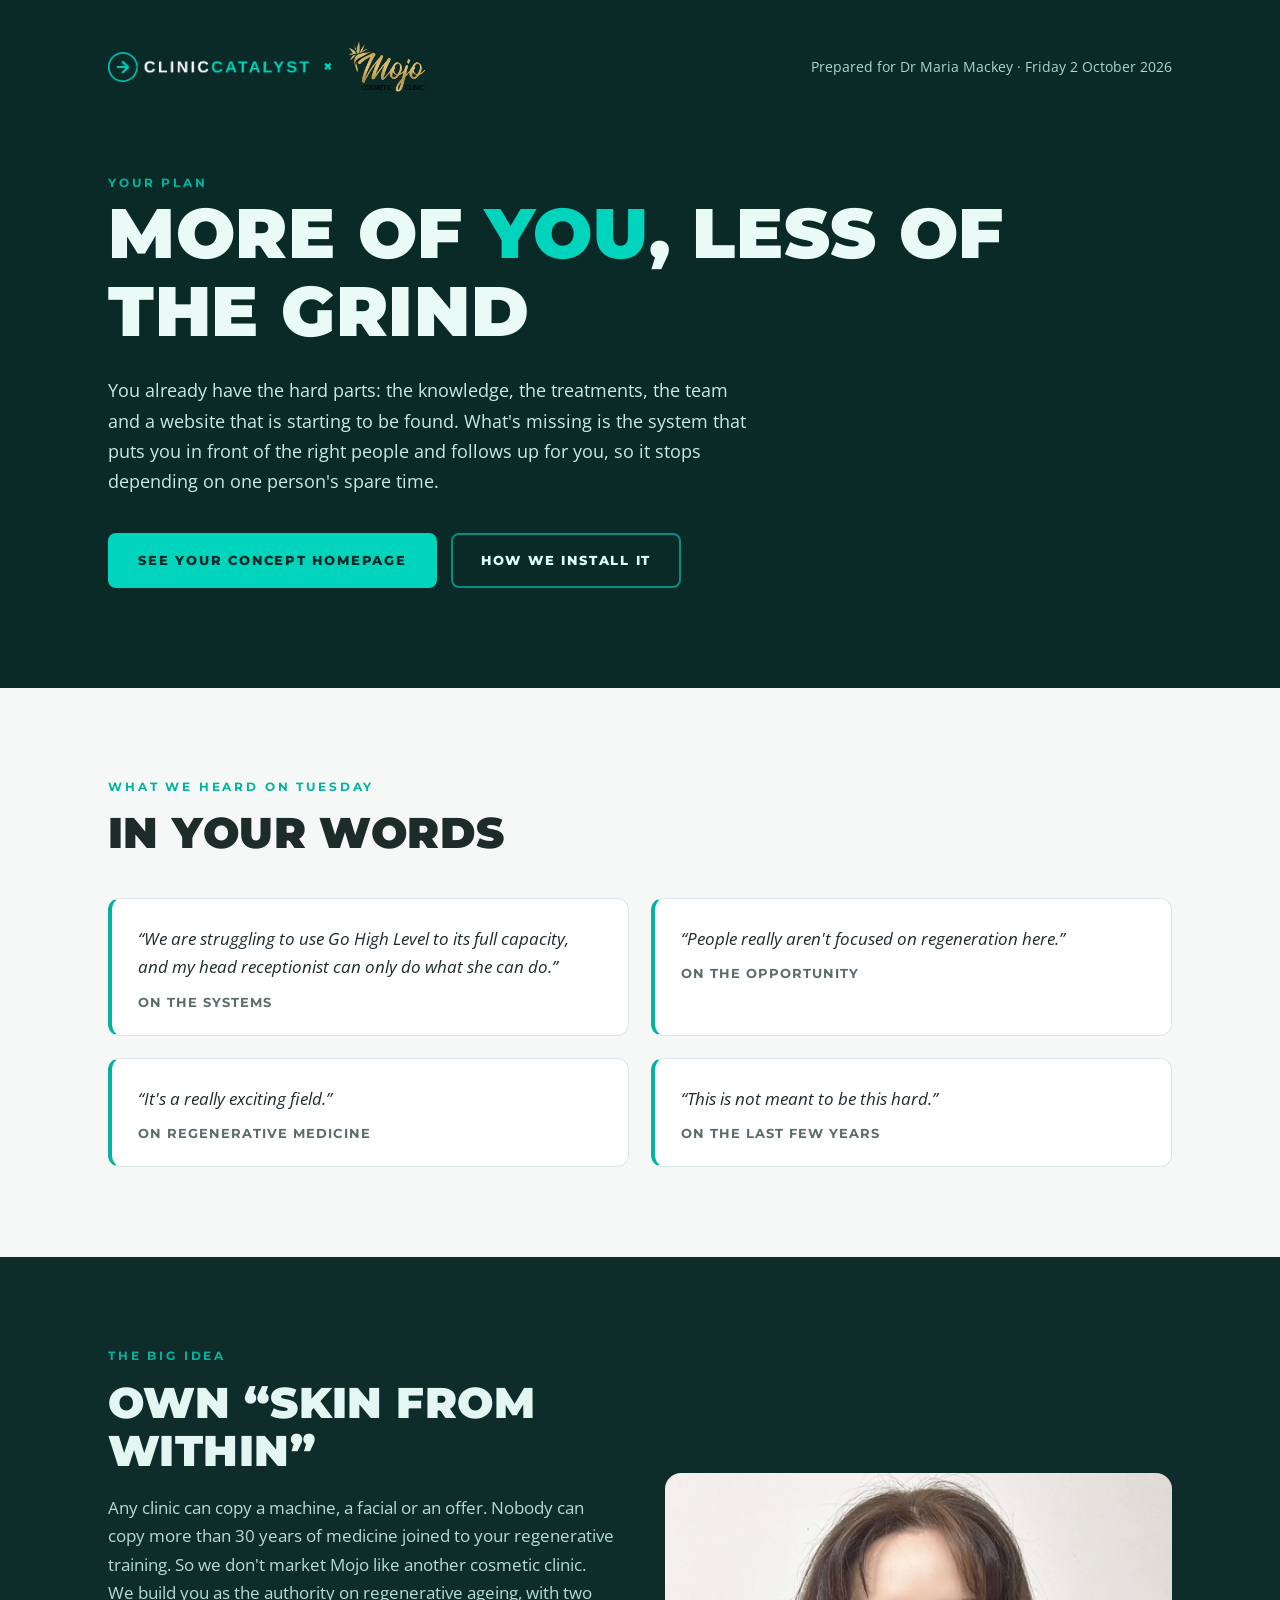
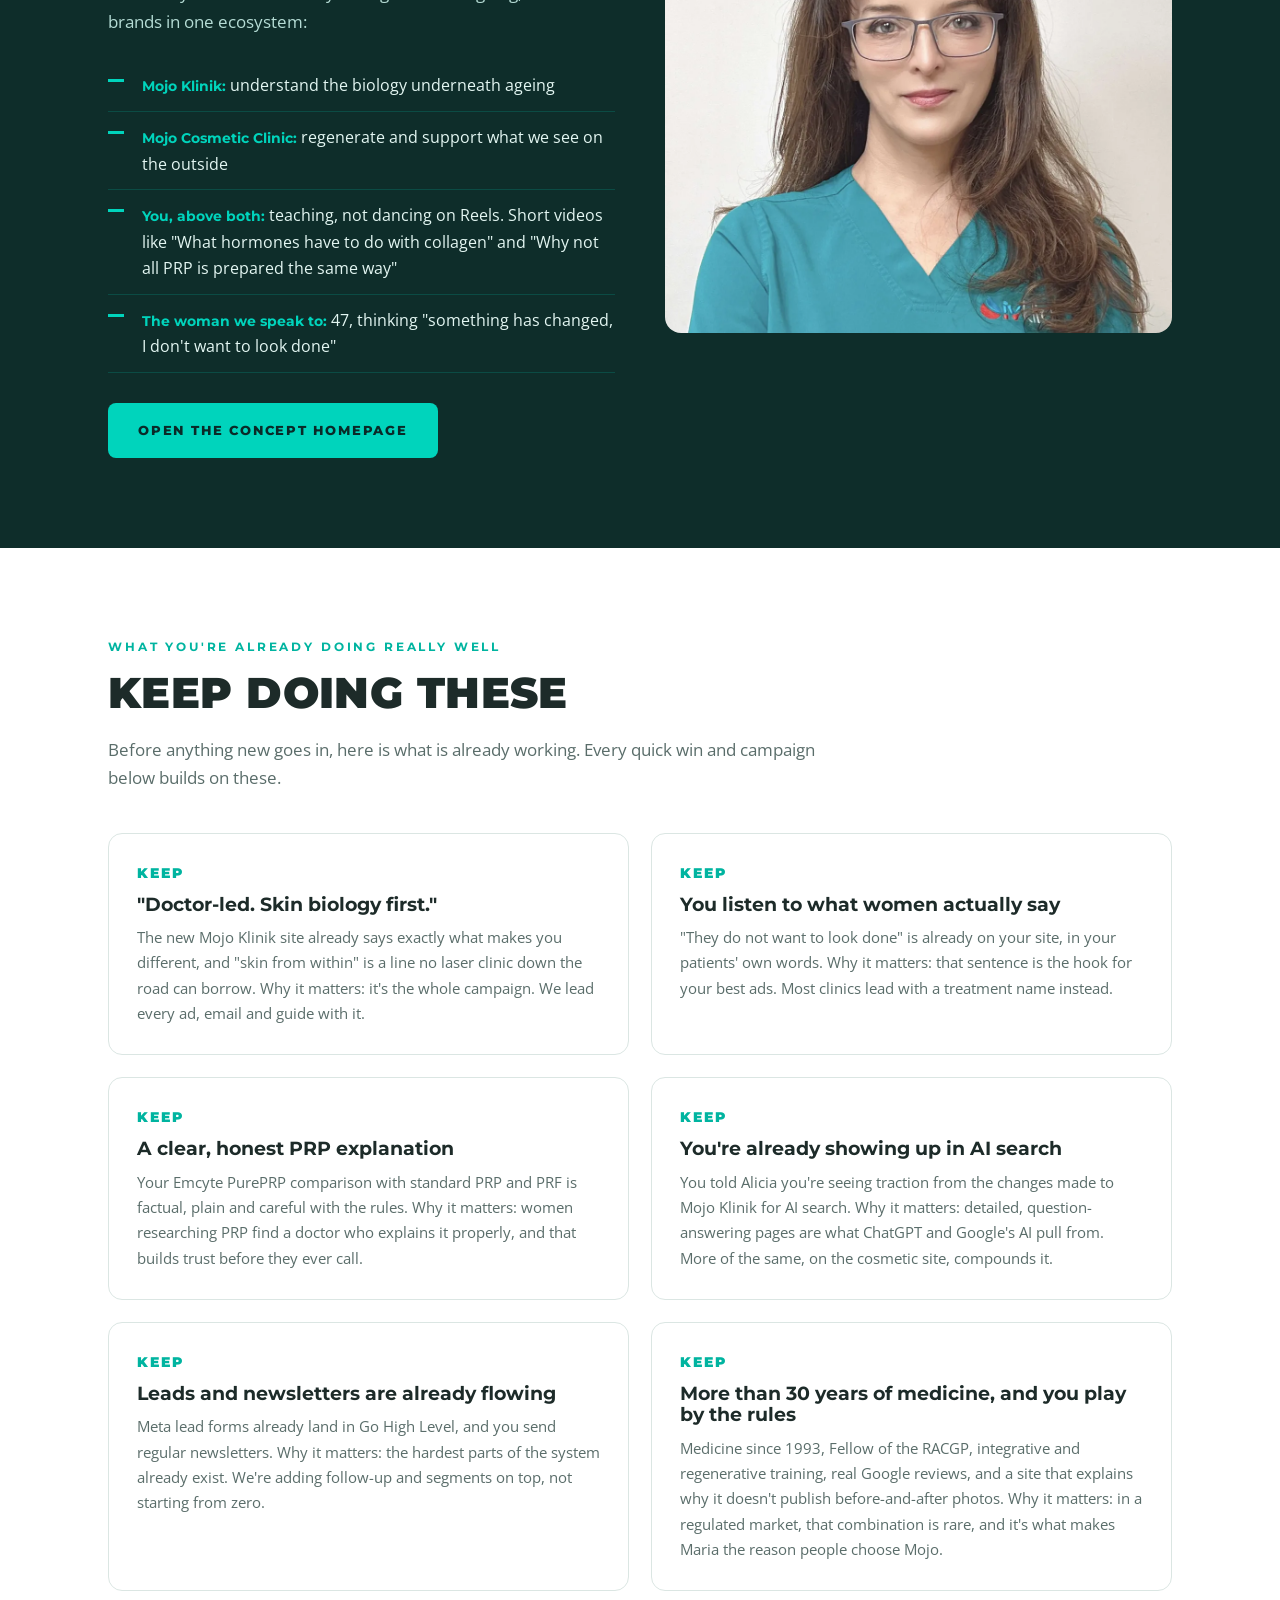
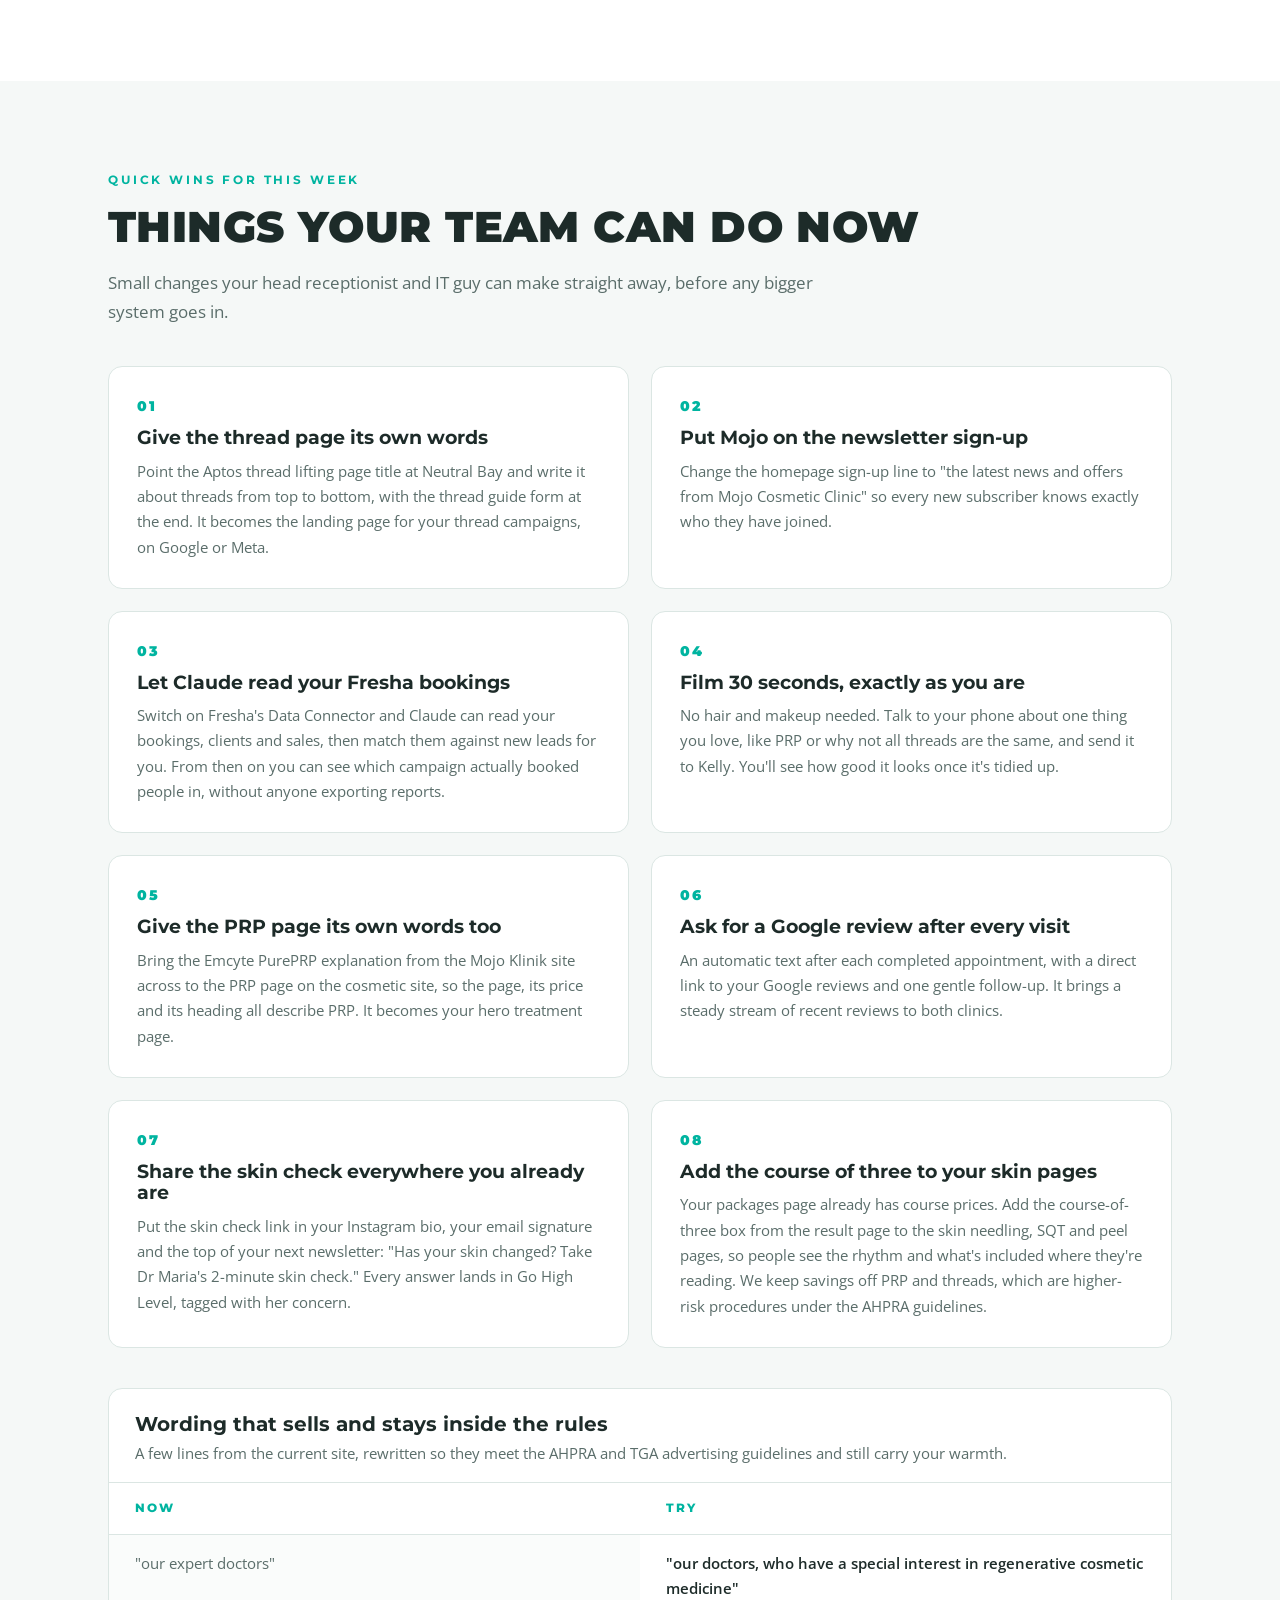
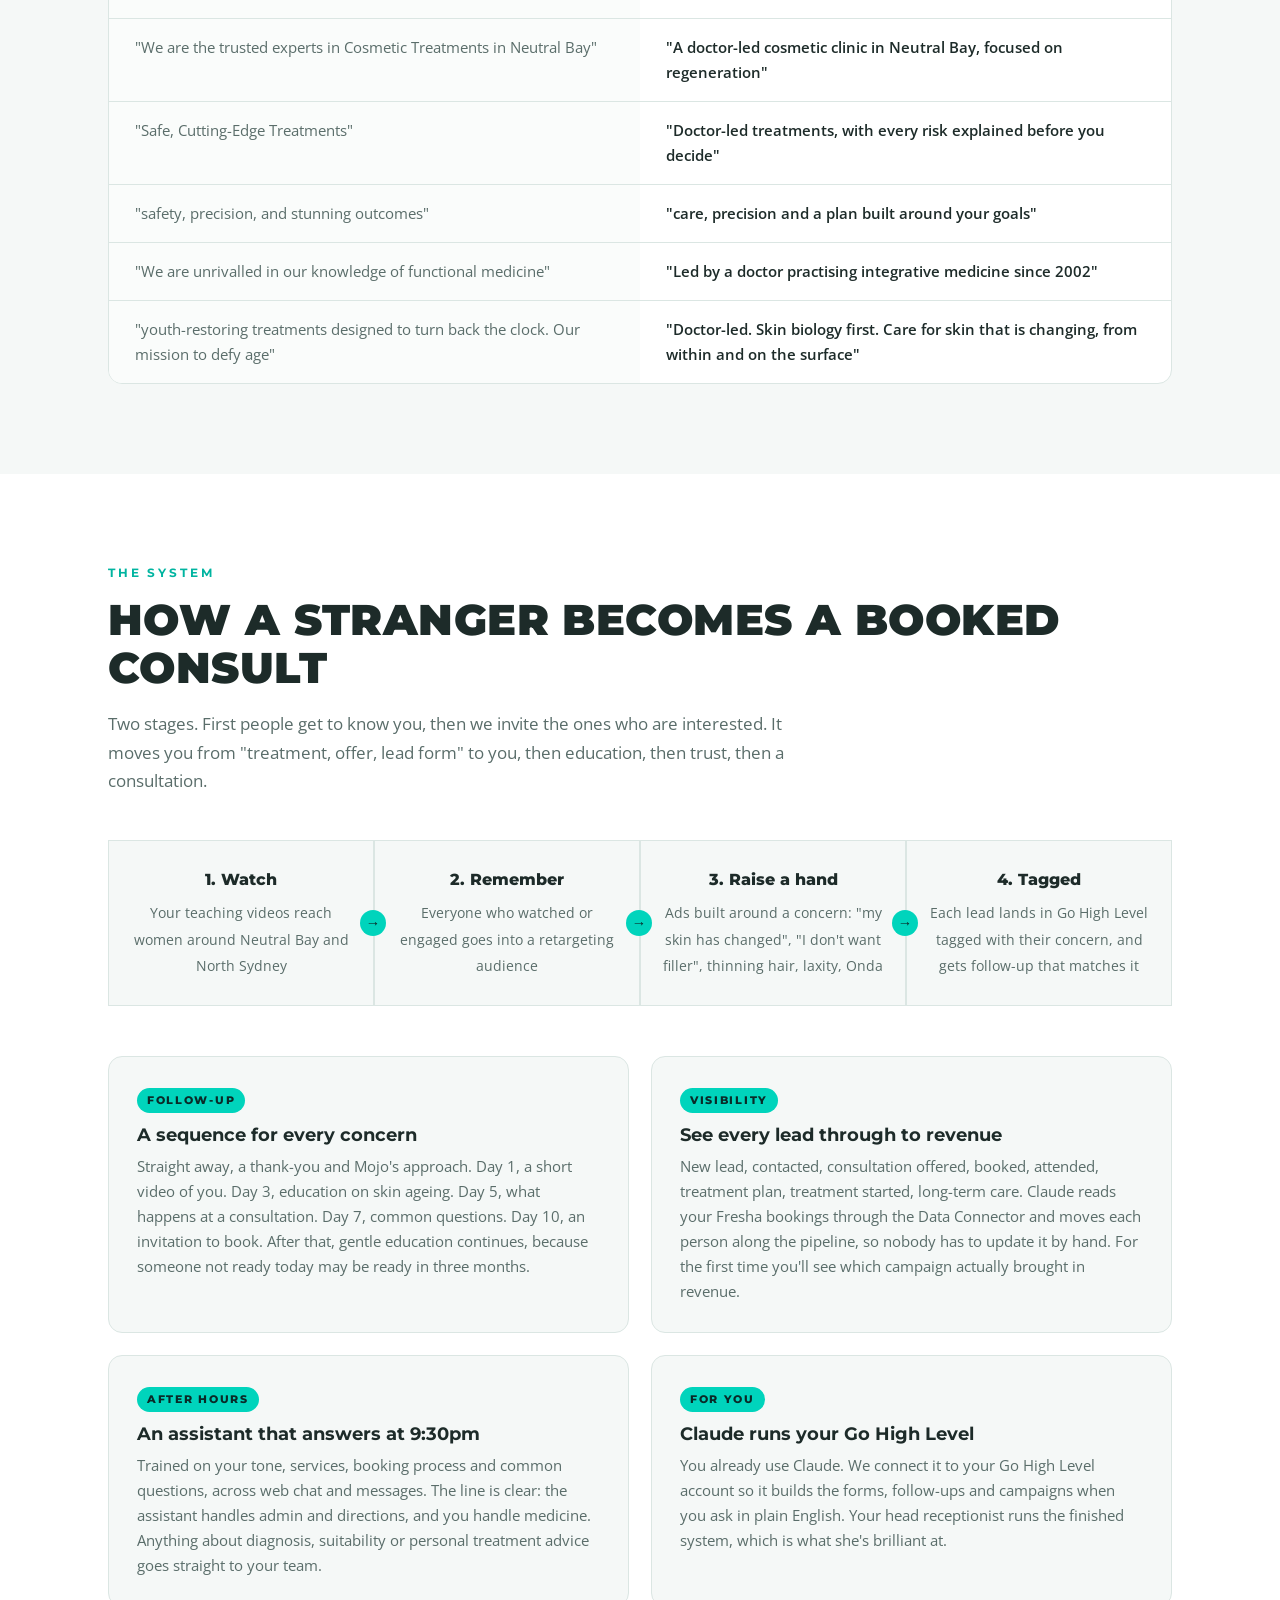
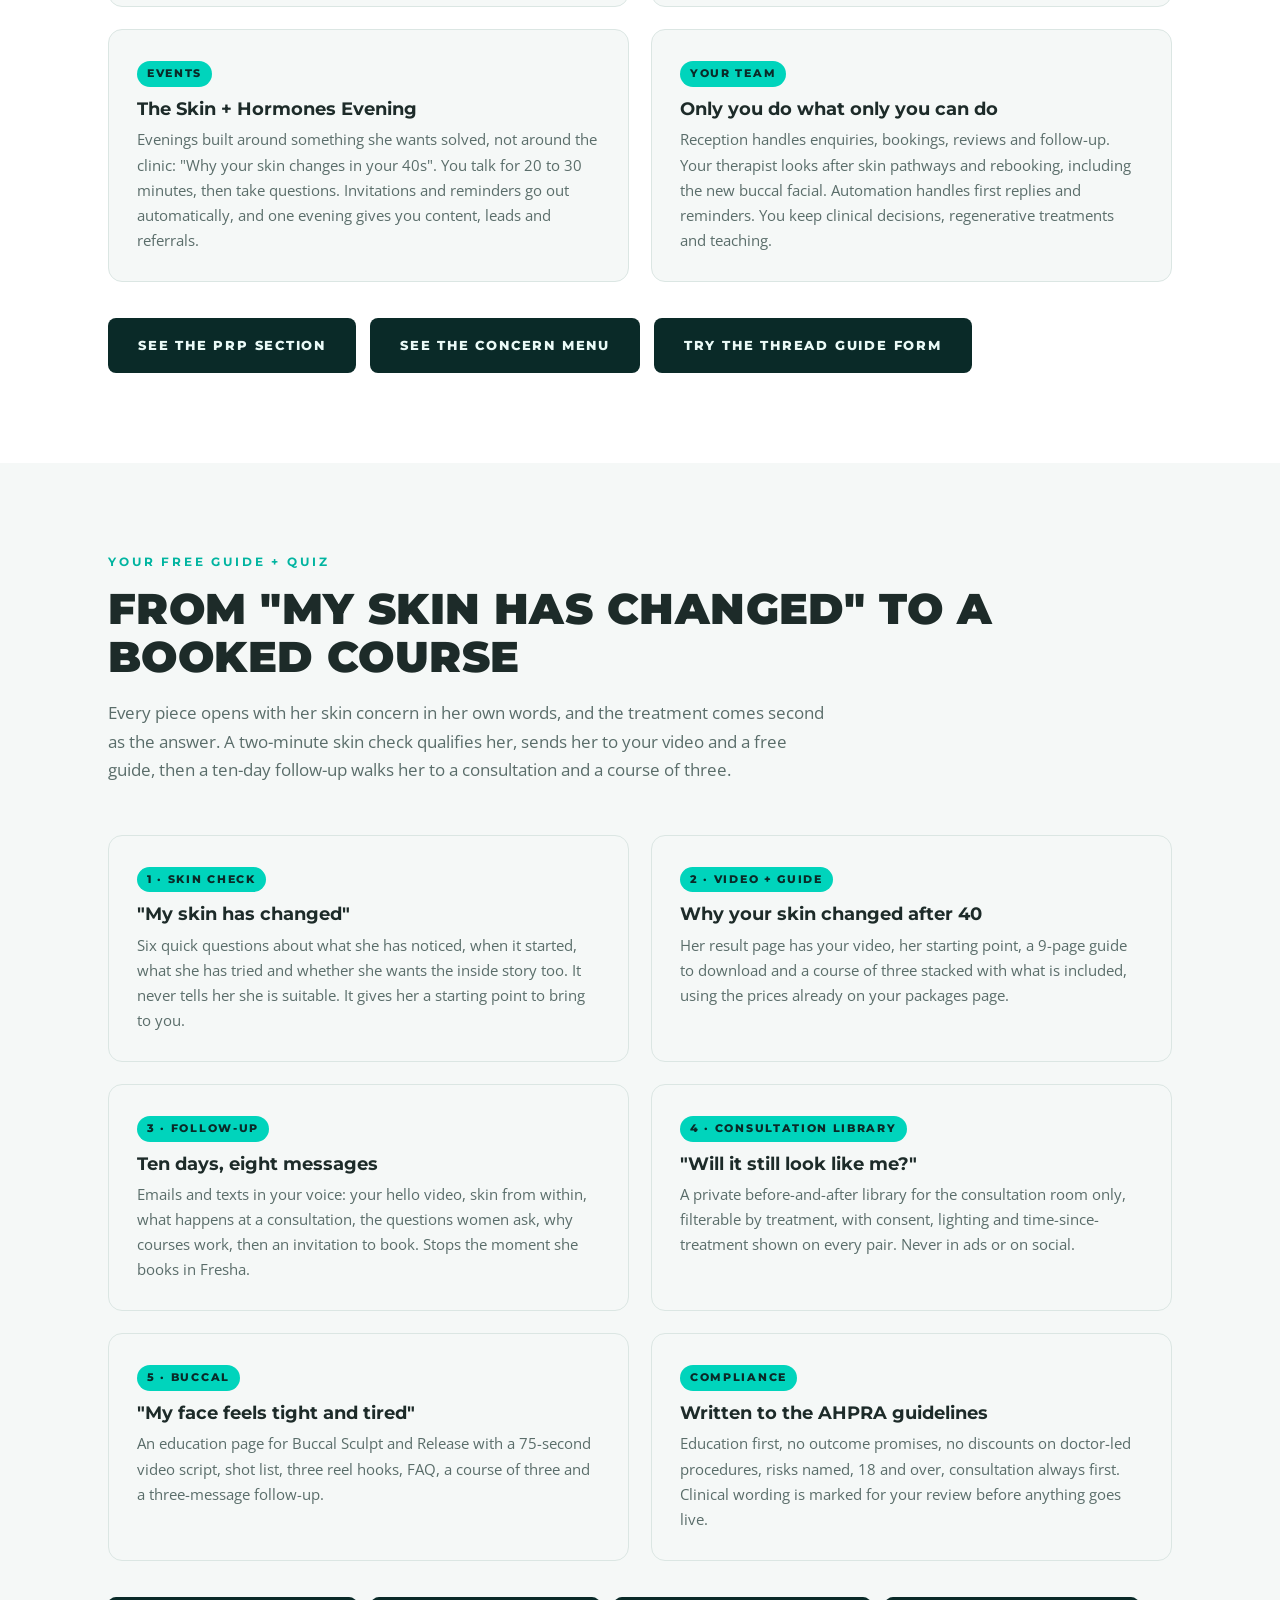
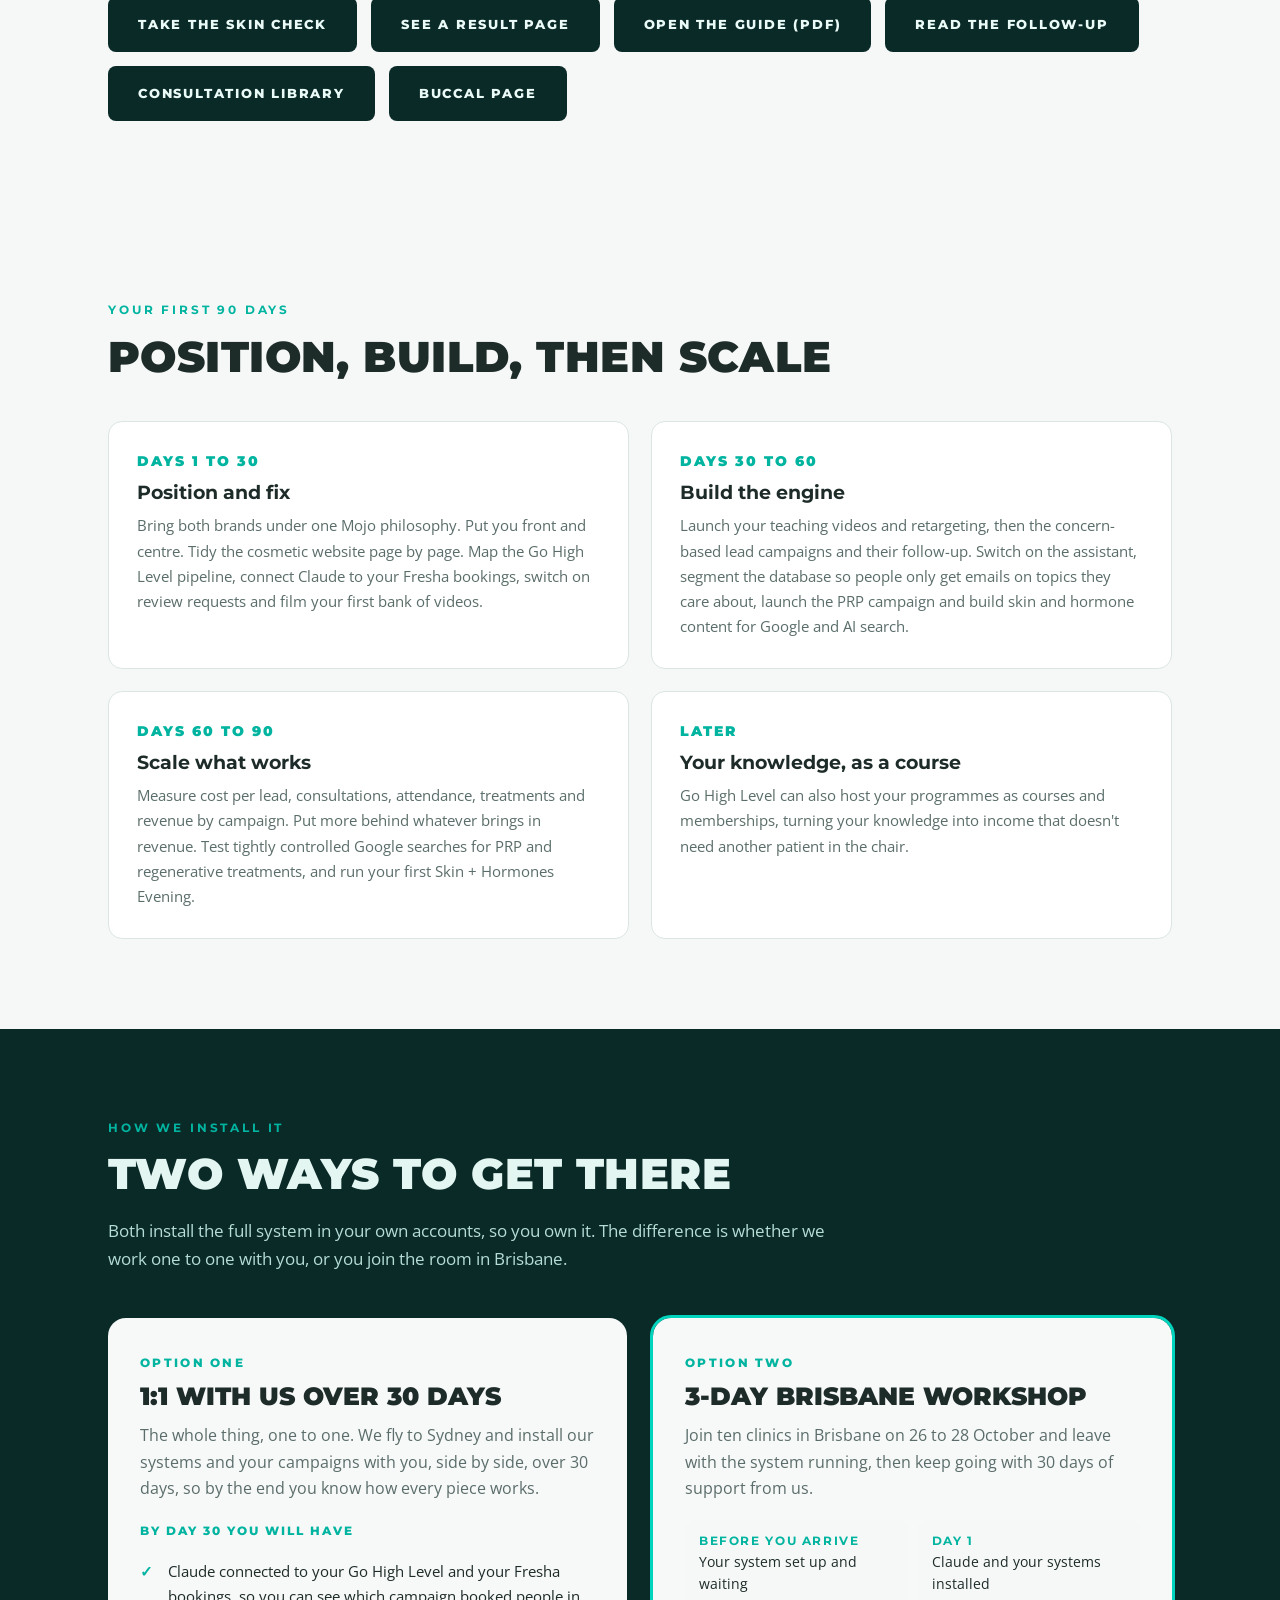
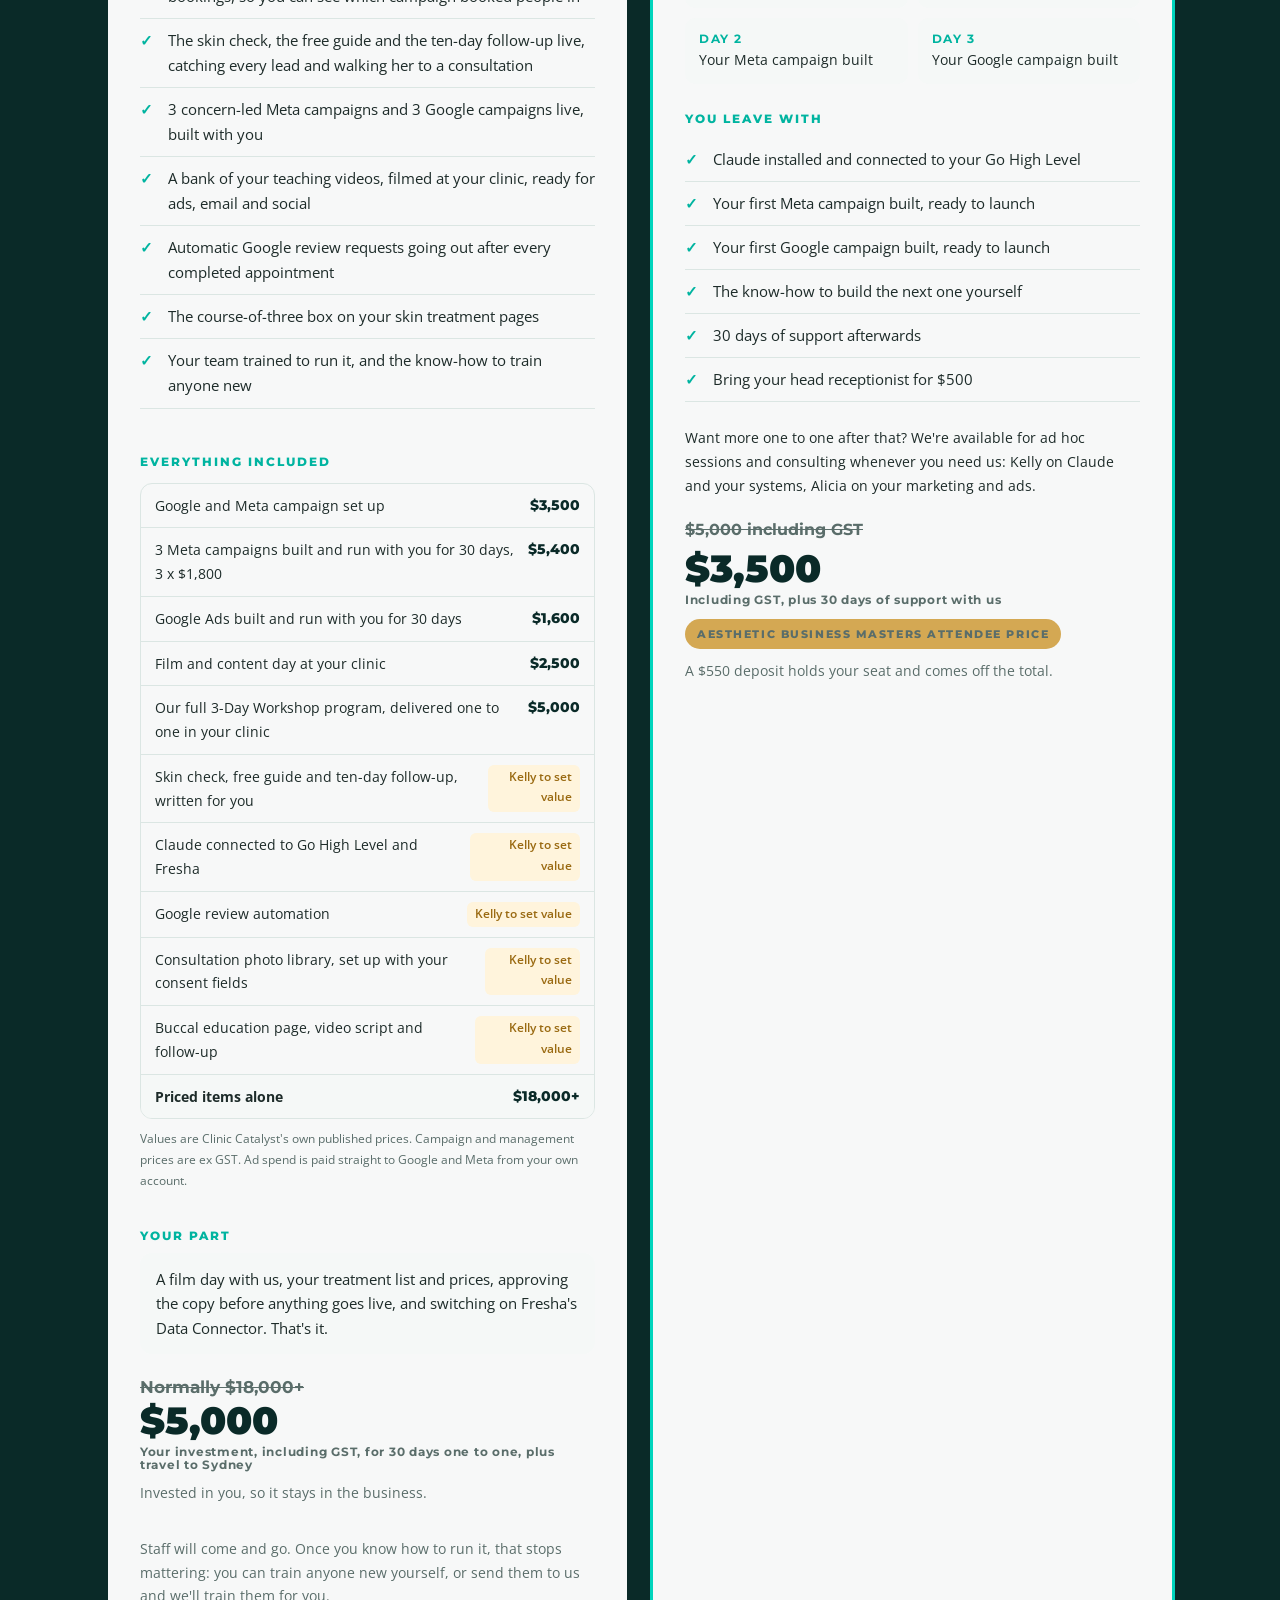
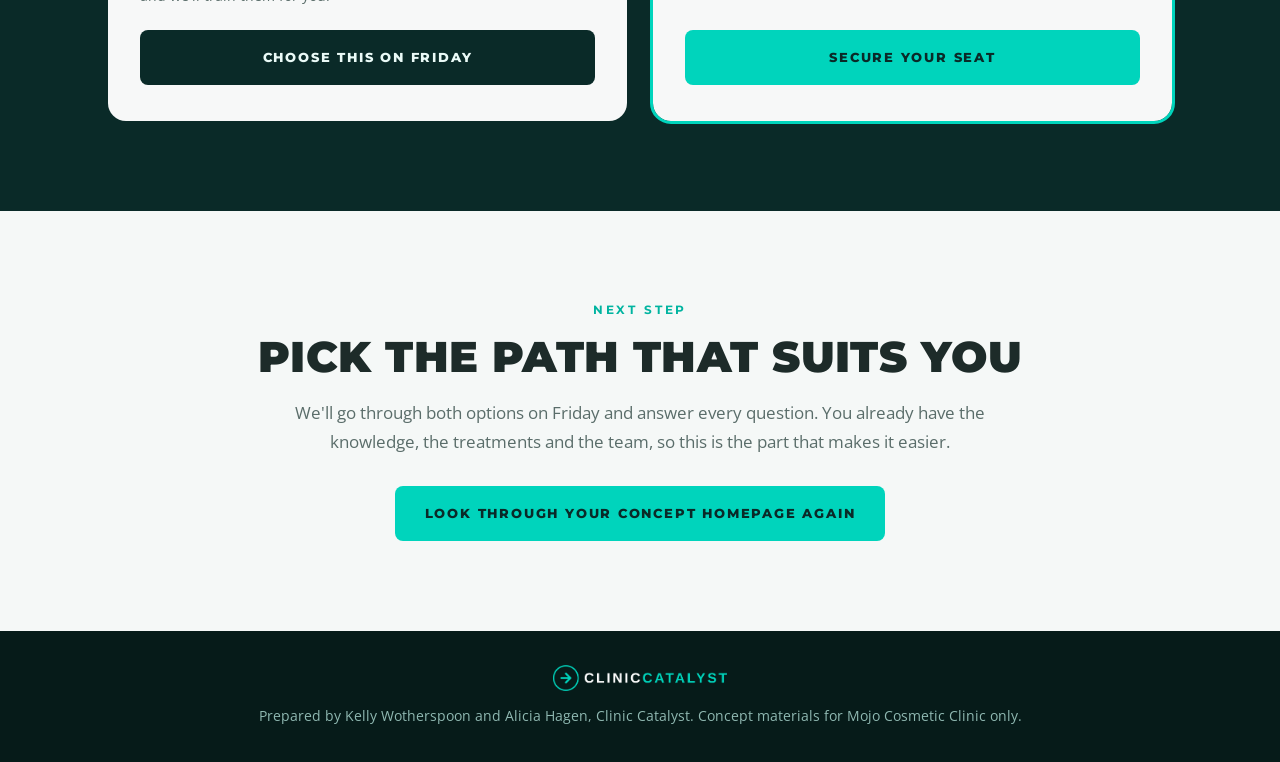
==== index.html @ 19ff2479 "Skin check quiz, result page, PDF guide, nurture, consultation library, buccal page; plan page: doin" ====
<!DOCTYPE html>
<html lang="en-AU">
<head>
<meta charset="utf-8">
<meta name="viewport" content="width=device-width, initial-scale=1">
<meta name="robots" content="noindex,nofollow">
<title>Mojo Cosmetic Clinic | Your plan from Clinic Catalyst</title>
<link rel="preconnect" href="https://fonts.googleapis.com">
<link rel="preconnect" href="https://fonts.gstatic.com" crossorigin>
<link href="https://fonts.googleapis.com/css2?family=Montserrat:wght@500;700;800;900&family=Open+Sans:ital,wght@0,400;0,600;1,400&display=swap" rel="stylesheet">
<style>
:root{--teal:#00B4A0;--teal-lt:#00D4BC;--hero:#0A2A28;--dark:#0E2D2A;--gold:#D4A853;--red:#E84040;--paper:#f5f8f7;--line:#dbe6e3;--text:#1d2b29;--muted:#5a6d6a}
*{box-sizing:border-box;margin:0;padding:0}
html{scroll-behavior:smooth}
body{font-family:'Open Sans',sans-serif;color:var(--text);background:var(--paper);line-height:1.65;overflow-x:hidden}
img{max-width:100%;display:block}
h1,h2,h3,h4{font-family:'Montserrat',sans-serif;line-height:1.12}
h1,h2{font-weight:900;text-transform:uppercase;letter-spacing:.01em}
.wrap{max-width:1120px;margin:0 auto;padding:0 28px}
.kicker{font-family:'Montserrat';font-weight:700;font-size:.74rem;letter-spacing:.24em;text-transform:uppercase;color:var(--teal)}
section{padding:90px 0}
h2{font-size:clamp(1.8rem,3.6vw,2.7rem);margin:12px 0 18px}
.lead{font-size:1.08rem;color:var(--muted);max-width:720px}
.btn{display:inline-flex;align-items:center;gap:.5em;padding:15px 28px;border-radius:8px;font-family:'Montserrat';font-weight:800;font-size:.8rem;letter-spacing:.14em;text-transform:uppercase;text-decoration:none;transition:.3s;border:2px solid transparent}
.btn-teal{background:var(--teal-lt);color:var(--hero)}
.btn-teal:hover{transform:translateY(-2px);filter:brightness(1.07)}
.btn-ghost{border-color:rgba(0,212,188,.6);color:#dffcf7}
.btn-ghost:hover{background:rgba(0,212,188,.12)}

/* hero */
.hero{position:relative;color:#eafaf7;background:var(--hero);overflow:hidden}
.hero:before{content:"";position:absolute;inset:0;background:url('https://assets.cdn.filesafe.space/nrnTN07xakan82JmlsuO/media/6b8775d4-7c48-4e51-ba81-26e0690cd1f5.webp') center/cover;opacity:.5}
.hero:after{content:"";position:absolute;inset:0;background:radial-gradient(ellipse at 30% 50%,rgba(10,42,40,.55),rgba(10,42,40,.92) 75%)}
.hero .wrap{position:relative;z-index:2;padding-top:40px;padding-bottom:100px}
.topbar{display:flex;justify-content:space-between;align-items:center;margin-bottom:80px;gap:16px;flex-wrap:wrap}
.topbar img{height:30px;width:auto}
.topbar .mojo{height:54px;border-radius:6px}
.topbar .x{font-family:'Montserrat';font-weight:800;color:var(--teal-lt);margin:0 14px}
.brands{display:flex;align-items:center}
.date{font-size:.85rem;color:#a9d8d0}
.hero h1{font-size:clamp(2.3rem,5.6vw,4.4rem);max-width:900px}
.hero h1 span{color:var(--teal-lt)}
.hero p{font-size:1.15rem;max-width:640px;margin:24px 0 36px;color:#c9ebe5}
.hero .ctas{display:flex;gap:14px;flex-wrap:wrap}

/* heard */
.quotes{display:grid;grid-template-columns:repeat(2,1fr);gap:22px;margin-top:40px}
.q{background:#fff;border:1px solid var(--line);border-left:4px solid var(--teal);border-radius:12px;padding:26px 26px 22px}
.q p{font-style:italic;font-size:1.08rem}
.q small{display:block;margin-top:10px;color:var(--muted);font-size:.8rem;letter-spacing:.08em;text-transform:uppercase;font-family:'Montserrat';font-weight:700}

/* big idea */
.idea{background:var(--dark);color:#e3f6f2}
.idea .lead{color:#b5dcd5}
.idea-grid{display:grid;grid-template-columns:1fr 1fr;gap:50px;align-items:center}
.idea img{border-radius:16px;height:460px;width:100%;object-fit:cover;object-position:center top}
.idea ul{list-style:none;margin:24px 0 30px}
.idea li{padding:12px 0 12px 34px;position:relative;border-bottom:1px solid rgba(0,212,188,.18)}
.idea .lbl{color:var(--teal-lt);font-family:Montserrat,sans-serif;font-weight:700;font-size:.9rem}
.idea li:before{content:"";position:absolute;left:0;top:19px;width:16px;height:3px;background:var(--teal-lt)}

/* quick wins */
.wins{display:grid;grid-template-columns:repeat(2,1fr);gap:22px;margin-top:40px}
.win{background:#fff;border:1px solid var(--line);border-radius:14px;padding:28px}
.win .n{font-family:'Montserrat';font-weight:900;color:var(--teal);font-size:.9rem;letter-spacing:.14em}
.win h3{font-size:1.2rem;margin:8px 0 10px}
.win p{color:var(--muted);font-size:.96rem}
.swaps{margin-top:40px;background:#fff;border:1px solid var(--line);border-radius:14px;overflow:hidden}
.swaps h3{padding:24px 26px 6px;font-size:1.25rem}
.swaps>p{padding:0 26px 16px;color:var(--muted);font-size:.95rem}
.row{display:grid;grid-template-columns:1fr 1fr;border-top:1px solid var(--line)}
.row div{padding:16px 26px;font-size:.95rem}
.row .from{color:var(--muted);background:#fafcfb}
.row .to{font-weight:600}
.row.head div{font-family:'Montserrat';font-weight:800;font-size:.72rem;letter-spacing:.16em;text-transform:uppercase;color:var(--teal);background:#fff}

/* system */
.system{background:#fff}
.flow{display:grid;grid-template-columns:repeat(4,1fr);gap:0;margin-top:44px;counter-reset:s}
.step{position:relative;padding:26px 20px;border:1px solid var(--line);background:var(--paper);text-align:center}
.step:not(:last-child):after{content:"\2192";position:absolute;right:-13px;top:50%;transform:translateY(-50%);background:var(--teal-lt);color:var(--hero);width:26px;height:26px;border-radius:50%;font-weight:800;z-index:2;line-height:26px;font-size:.9rem}
.step b{display:block;font-family:'Montserrat';font-weight:800;font-size:1rem;margin-bottom:6px}
.step span{font-size:.88rem;color:var(--muted)}
.pieces{display:grid;grid-template-columns:repeat(2,1fr);gap:22px;margin-top:50px}
.piece{border:1px solid var(--line);border-radius:14px;padding:28px;background:var(--paper)}
.piece h3{font-size:1.15rem;margin-bottom:8px}
.piece p{color:var(--muted);font-size:.95rem}
.piece .tag{display:inline-block;font-family:'Montserrat';font-weight:800;font-size:.66rem;letter-spacing:.16em;text-transform:uppercase;color:var(--hero);background:var(--teal-lt);padding:4px 10px;border-radius:20px;margin-bottom:12px}
.see{display:flex;gap:14px;flex-wrap:wrap;margin-top:36px}
.see .btn{background:var(--hero);color:#eafaf7}

/* options */
.options{background:var(--hero);color:#e3f6f2;position:relative;overflow:hidden}
.options:before{content:"";position:absolute;inset:0;background:url('https://assets.cdn.filesafe.space/nrnTN07xakan82JmlsuO/media/d95e79bc-9c15-44d6-834b-8b5d973399b3.webp') center/cover;opacity:.25}
.options .wrap{position:relative}
.options .lead{color:#b5dcd5}
.opt-grid{display:grid;grid-template-columns:1fr 1fr;gap:26px;margin-top:44px}
.opt{background:rgba(255,255,255,.97);color:var(--text);border-radius:18px;padding:36px 32px;display:flex;flex-direction:column}
.opt.rec{outline:3px solid var(--teal-lt)}
.opt .label{font-family:'Montserrat';font-weight:800;font-size:.72rem;letter-spacing:.2em;text-transform:uppercase;color:var(--teal)}
.opt h3{font-size:1.55rem;font-weight:900;text-transform:uppercase;margin:10px 0 12px}
.opt>p{color:var(--muted)}
.opt ul{list-style:none;margin:20px 0 24px}
.opt li{padding:9px 0 9px 28px;position:relative;border-bottom:1px solid var(--line);font-size:.95rem}
.opt li:before{content:"\2713";position:absolute;left:0;color:var(--teal);font-weight:800}
.price{font-family:'Montserrat';font-weight:900;font-size:2.4rem;color:var(--hero);line-height:1}
.price small{display:block;font-size:.78rem;font-weight:700;color:var(--muted);letter-spacing:.06em;margin-top:6px}
.was{font-family:'Montserrat';font-weight:700;font-size:1rem;color:var(--muted);text-decoration:line-through;margin-bottom:6px}
.abm{display:inline-block;align-self:flex-start;margin-top:12px;background:var(--gold);color:var(--hero);font-family:'Montserrat';font-weight:800;font-size:.7rem;letter-spacing:.14em;text-transform:uppercase;padding:6px 12px;border-radius:20px}
.price-note{font-size:.9rem;color:var(--muted);margin:10px 0 22px}
.opt h4{font-family:'Montserrat';font-weight:800;font-size:.78rem;letter-spacing:.16em;text-transform:uppercase;color:var(--teal);margin:22px 0 4px}
.vs{border:1px solid var(--line);border-radius:12px;overflow:hidden;margin:10px 0 18px}
.vs div{display:flex;justify-content:space-between;gap:14px;padding:10px 14px;border-bottom:1px solid var(--line);font-size:.9rem}
.vs div:last-child{border-bottom:0}
.vs div span:last-child{font-family:'Montserrat';font-weight:800;white-space:nowrap;color:var(--hero)}
.vs .tbd span:last-child{font-family:'Open Sans';font-weight:600;font-size:.78rem;color:#9a6a12;background:#fff4dc;padding:2px 8px;border-radius:6px;white-space:normal;text-align:right}
.vs .tot{background:var(--paper)}
.vs .tot span{font-weight:700}
.normally{font-family:'Montserrat';font-weight:700;color:var(--muted);text-decoration:line-through;font-size:1.05rem}
.yourpart{background:var(--paper);border-radius:12px;padding:14px 16px;font-size:.92rem;color:var(--text);margin:6px 0 20px}
.opt .btn{margin-top:auto;justify-content:center}
.opt .btn-dark{background:var(--hero);color:#eafaf7}
.days{display:grid;grid-template-columns:repeat(2,1fr);gap:10px;margin:18px 0 6px}
.day{background:var(--paper);border-radius:10px;padding:12px 14px;font-size:.86rem}
.day b{display:block;font-family:'Montserrat';font-size:.72rem;letter-spacing:.14em;text-transform:uppercase;color:var(--teal)}

.next{text-align:center}
.next .lead{margin:0 auto 30px}
footer{background:#061b19;color:#8fb8b1;text-align:center;padding:34px 20px;font-size:.85rem}
footer img{height:26px;margin:0 auto 14px;width:auto}

.reveal{opacity:0;transform:translateY(26px);transition:.9s cubic-bezier(.2,.7,.2,1)}
.reveal.in{opacity:1;transform:none}

@media (max-width:860px){
  .quotes,.wins,.pieces,.opt-grid,.idea-grid{grid-template-columns:1fr}
  .flow{grid-template-columns:1fr 1fr;gap:14px}
  .step:after{display:none}
  .idea img{height:380px}
  .topbar{margin-bottom:50px}
  section{padding:66px 0}
}
@media (max-width:520px){
  .wrap{padding:0 18px}
  .flow{grid-template-columns:1fr}
  .row{grid-template-columns:1fr}
  .row .from{padding-bottom:6px}
  .row .to{padding-top:6px}
  .row.head{display:none}
  .row .from:before{content:"Now: ";font-weight:600}
  .row .to:before{content:"Try: ";color:var(--teal)}
  .opt{padding:28px 22px}
  .days{grid-template-columns:1fr}
  .topbar .mojo{height:44px}
  .topbar img{height:22px}
}
</style>
</head>
<body>

<header class="hero">
  <div class="wrap">
    <div class="topbar">
      <div class="brands"><img src="assets/cc-logo.png" alt="Clinic Catalyst"><span class="x">&times;</span><img class="mojo" src="assets/mojo-logo.webp" alt="Mojo Cosmetic Clinic"></div>
      <div class="date">Prepared for Dr Maria Mackey &middot; Friday 2 October 2026</div>
    </div>
    <div class="kicker">Your plan</div>
    <h1 class="reveal">More of <span>you</span>, less of the grind</h1>
    <p class="reveal">You already have the hard parts: the knowledge, the treatments, the team and a website that is starting to be found. What's missing is the system that puts you in front of the right people and follows up for you, so it stops depending on one person's spare time.</p>
    <div class="ctas reveal">
      <a class="btn btn-teal" href="website.html">See your concept homepage</a>
      <a class="btn btn-ghost" href="#options">How we install it</a>
    </div>
  </div>
</header>

<section id="heard">
  <div class="wrap">
    <div class="kicker">What we heard on Tuesday</div>
    <h2 class="reveal">In your words</h2>
    <div class="quotes">
      <div class="q reveal"><p>&ldquo;We are struggling to use Go High Level to its full capacity, and my head receptionist can only do what she can do.&rdquo;</p><small>On the systems</small></div>
      <div class="q reveal"><p>&ldquo;People really aren't focused on regeneration here.&rdquo;</p><small>On the opportunity</small></div>
      <div class="q reveal"><p>&ldquo;It's a really exciting field.&rdquo;</p><small>On regenerative medicine</small></div>
      <div class="q reveal"><p>&ldquo;This is not meant to be this hard.&rdquo;</p><small>On the last few years</small></div>
    </div>
  </div>
</section>

<section class="idea">
  <div class="wrap idea-grid">
    <div>
      <div class="kicker">The big idea</div>
      <h2 class="reveal">Own &ldquo;skin from within&rdquo;</h2>
      <p class="lead reveal">Any clinic can copy a machine, a facial or an offer. Nobody can copy more than 30 years of medicine joined to your regenerative training. So we don't market Mojo like another cosmetic clinic. We build you as the authority on regenerative ageing, with two brands in one ecosystem:</p>
      <ul class="reveal">
        <li><span class="lbl">Mojo Klinik:</span> understand the biology underneath ageing</li>
        <li><span class="lbl">Mojo Cosmetic Clinic:</span> regenerate and support what we see on the outside</li>
        <li><span class="lbl">You, above both:</span> teaching, not dancing on Reels. Short videos like "What hormones have to do with collagen" and "Why not all PRP is prepared the same way"</li>
        <li><span class="lbl">The woman we speak to:</span> 47, thinking "something has changed, I don't want to look done"</li>
      </ul>
      <a class="btn btn-teal reveal" href="website.html">Open the concept homepage</a>
    </div>
    <img class="reveal" src="assets/dr-maria.webp" alt="Dr Maria Mackey">
  </div>
</section>

<section id="well" style="background:#fff">
  <div class="wrap">
    <div class="kicker">What you're already doing really well</div>
    <h2 class="reveal">Keep doing these</h2>
    <p class="lead reveal">Before anything new goes in, here is what is already working. Every quick win and campaign below builds on these.</p>
    <div class="wins">
      <div class="win reveal"><div class="n">KEEP</div><h3>"Doctor-led. Skin biology first."</h3><p>The new Mojo Klinik site already says exactly what makes you different, and "skin from within" is a line no laser clinic down the road can borrow. Why it matters: it's the whole campaign. We lead every ad, email and guide with it.</p></div>
      <div class="win reveal"><div class="n">KEEP</div><h3>You listen to what women actually say</h3><p>"They do not want to look done" is already on your site, in your patients' own words. Why it matters: that sentence is the hook for your best ads. Most clinics lead with a treatment name instead.</p></div>
      <div class="win reveal"><div class="n">KEEP</div><h3>A clear, honest PRP explanation</h3><p>Your Emcyte PurePRP comparison with standard PRP and PRF is factual, plain and careful with the rules. Why it matters: women researching PRP find a doctor who explains it properly, and that builds trust before they ever call.</p></div>
      <div class="win reveal"><div class="n">KEEP</div><h3>You're already showing up in AI search</h3><p>You told Alicia you're seeing traction from the changes made to Mojo Klinik for AI search. Why it matters: detailed, question-answering pages are what ChatGPT and Google's AI pull from. More of the same, on the cosmetic site, compounds it.</p></div>
      <div class="win reveal"><div class="n">KEEP</div><h3>Leads and newsletters are already flowing</h3><p>Meta lead forms already land in Go High Level, and you send regular newsletters. Why it matters: the hardest parts of the system already exist. We're adding follow-up and segments on top, not starting from zero.</p></div>
      <div class="win reveal"><div class="n">KEEP</div><h3>More than 30 years of medicine, and you play by the rules</h3><p>Medicine since 1993, Fellow of the RACGP, integrative and regenerative training, real Google reviews, and a site that explains why it doesn't publish before-and-after photos. Why it matters: in a regulated market, that combination is rare, and it's what makes Maria the reason people choose Mojo.</p></div>
    </div>
  </div>
</section>

<section id="wins">
  <div class="wrap">
    <div class="kicker">Quick wins for this week</div>
    <h2 class="reveal">Things your team can do now</h2>
    <p class="lead reveal">Small changes your head receptionist and IT guy can make straight away, before any bigger system goes in.</p>
    <div class="wins">
      <div class="win reveal"><div class="n">01</div><h3>Give the thread page its own words</h3><p>Point the Aptos thread lifting page title at Neutral Bay and write it about threads from top to bottom, with the thread guide form at the end. It becomes the landing page for your thread campaigns, on Google or Meta.</p></div>
      <div class="win reveal"><div class="n">02</div><h3>Put Mojo on the newsletter sign-up</h3><p>Change the homepage sign-up line to "the latest news and offers from Mojo Cosmetic Clinic" so every new subscriber knows exactly who they have joined.</p></div>
      <div class="win reveal"><div class="n">03</div><h3>Let Claude read your Fresha bookings</h3><p>Switch on Fresha's Data Connector and Claude can read your bookings, clients and sales, then match them against new leads for you. From then on you can see which campaign actually booked people in, without anyone exporting reports.</p></div>
      <div class="win reveal"><div class="n">04</div><h3>Film 30 seconds, exactly as you are</h3><p>No hair and makeup needed. Talk to your phone about one thing you love, like PRP or why not all threads are the same, and send it to Kelly. You'll see how good it looks once it's tidied up.</p></div>
      <div class="win reveal"><div class="n">05</div><h3>Give the PRP page its own words too</h3><p>Bring the Emcyte PurePRP explanation from the Mojo Klinik site across to the PRP page on the cosmetic site, so the page, its price and its heading all describe PRP. It becomes your hero treatment page.</p></div>
      <div class="win reveal"><div class="n">06</div><h3>Ask for a Google review after every visit</h3><p>An automatic text after each completed appointment, with a direct link to your Google reviews and one gentle follow-up. It brings a steady stream of recent reviews to both clinics.</p></div>
      <div class="win reveal"><div class="n">07</div><h3>Share the skin check everywhere you already are</h3><p>Put the skin check link in your Instagram bio, your email signature and the top of your next newsletter: "Has your skin changed? Take Dr Maria's 2-minute skin check." Every answer lands in Go High Level, tagged with her concern.</p></div>
      <div class="win reveal"><div class="n">08</div><h3>Add the course of three to your skin pages</h3><p>Your packages page already has course prices. Add the course-of-three box from the result page to the skin needling, SQT and peel pages, so people see the rhythm and what's included where they're reading. We keep savings off PRP and threads, which are higher-risk procedures under the AHPRA guidelines.</p></div>
    </div>

    <div class="swaps reveal">
      <h3>Wording that sells and stays inside the rules</h3>
      <p>A few lines from the current site, rewritten so they meet the AHPRA and TGA advertising guidelines and still carry your warmth.</p>
      <div class="row head"><div>Now</div><div>Try</div></div>
      <div class="row"><div class="from">"our expert doctors"</div><div class="to">"our doctors, who have a special interest in regenerative cosmetic medicine"</div></div>
      <div class="row"><div class="from">"We are the trusted experts in Cosmetic Treatments in Neutral Bay"</div><div class="to">"A doctor-led cosmetic clinic in Neutral Bay, focused on regeneration"</div></div>
      <div class="row"><div class="from">"Safe, Cutting-Edge Treatments"</div><div class="to">"Doctor-led treatments, with every risk explained before you decide"</div></div>
      <div class="row"><div class="from">"safety, precision, and stunning outcomes"</div><div class="to">"care, precision and a plan built around your goals"</div></div>
      <div class="row"><div class="from">"We are unrivalled in our knowledge of functional medicine"</div><div class="to">"Led by a doctor practising integrative medicine since 2002"</div></div>
      <div class="row"><div class="from">"youth-restoring treatments designed to turn back the clock. Our mission to defy age"</div><div class="to">"Doctor-led. Skin biology first. Care for skin that is changing, from within and on the surface"</div></div>
    </div>
  </div>
</section>

<section class="system">
  <div class="wrap">
    <div class="kicker">The system</div>
    <h2 class="reveal">How a stranger becomes a booked consult</h2>
    <p class="lead reveal">Two stages. First people get to know you, then we invite the ones who are interested. It moves you from "treatment, offer, lead form" to you, then education, then trust, then a consultation.</p>
    <div class="flow">
      <div class="step reveal"><b>1. Watch</b><span>Your teaching videos reach women around Neutral Bay and North Sydney</span></div>
      <div class="step reveal"><b>2. Remember</b><span>Everyone who watched or engaged goes into a retargeting audience</span></div>
      <div class="step reveal"><b>3. Raise a hand</b><span>Ads built around a concern: "my skin has changed", "I don't want filler", thinning hair, laxity, Onda</span></div>
      <div class="step reveal"><b>4. Tagged</b><span>Each lead lands in Go High Level tagged with their concern, and gets follow-up that matches it</span></div>
    </div>

    <div class="pieces">
      <div class="piece reveal"><span class="tag">Follow-up</span><h3>A sequence for every concern</h3><p>Straight away, a thank-you and Mojo's approach. Day 1, a short video of you. Day 3, education on skin ageing. Day 5, what happens at a consultation. Day 7, common questions. Day 10, an invitation to book. After that, gentle education continues, because someone not ready today may be ready in three months.</p></div>
      <div class="piece reveal"><span class="tag">Visibility</span><h3>See every lead through to revenue</h3><p>New lead, contacted, consultation offered, booked, attended, treatment plan, treatment started, long-term care. Claude reads your Fresha bookings through the Data Connector and moves each person along the pipeline, so nobody has to update it by hand. For the first time you'll see which campaign actually brought in revenue.</p></div>
      <div class="piece reveal"><span class="tag">After hours</span><h3>An assistant that answers at 9:30pm</h3><p>Trained on your tone, services, booking process and common questions, across web chat and messages. The line is clear: the assistant handles admin and directions, and you handle medicine. Anything about diagnosis, suitability or personal treatment advice goes straight to your team.</p></div>
      <div class="piece reveal"><span class="tag">For you</span><h3>Claude runs your Go High Level</h3><p>You already use Claude. We connect it to your Go High Level account so it builds the forms, follow-ups and campaigns when you ask in plain English. Your head receptionist runs the finished system, which is what she's brilliant at.</p></div>
      <div class="piece reveal"><span class="tag">Events</span><h3>The Skin + Hormones Evening</h3><p>Evenings built around something she wants solved, not around the clinic: "Why your skin changes in your 40s". You talk for 20 to 30 minutes, then take questions. Invitations and reminders go out automatically, and one evening gives you content, leads and referrals.</p></div>
      <div class="piece reveal"><span class="tag">Your team</span><h3>Only you do what only you can do</h3><p>Reception handles enquiries, bookings, reviews and follow-up. Your therapist looks after skin pathways and rebooking, including the new buccal facial. Automation handles first replies and reminders. You keep clinical decisions, regenerative treatments and teaching.</p></div>
    </div>
    <div class="see reveal">
      <a class="btn" href="website.html#prp">See the PRP section</a>
      <a class="btn" href="website.html#concerns">See the concern menu</a>
      <a class="btn" href="website.html#guide">Try the thread guide form</a>
    </div>
  </div>
</section>

<section id="guide-funnel" style="background:var(--paper)">
  <div class="wrap">
    <div class="kicker">Your free guide + quiz</div>
    <h2 class="reveal">From "my skin has changed" to a booked course</h2>
    <p class="lead reveal">Every piece opens with her skin concern in her own words, and the treatment comes second as the answer. A two-minute skin check qualifies her, sends her to your video and a free guide, then a ten-day follow-up walks her to a consultation and a course of three.</p>
    <div class="pieces">
      <div class="piece reveal"><span class="tag">1 · Skin check</span><h3>"My skin has changed"</h3><p>Six quick questions about what she has noticed, when it started, what she has tried and whether she wants the inside story too. It never tells her she is suitable. It gives her a starting point to bring to you.</p></div>
      <div class="piece reveal"><span class="tag">2 · Video + guide</span><h3>Why your skin changed after 40</h3><p>Her result page has your video, her starting point, a 9-page guide to download and a course of three stacked with what is included, using the prices already on your packages page.</p></div>
      <div class="piece reveal"><span class="tag">3 · Follow-up</span><h3>Ten days, eight messages</h3><p>Emails and texts in your voice: your hello video, skin from within, what happens at a consultation, the questions women ask, why courses work, then an invitation to book. Stops the moment she books in Fresha.</p></div>
      <div class="piece reveal"><span class="tag">4 · Consultation library</span><h3>"Will it still look like me?"</h3><p>A private before-and-after library for the consultation room only, filterable by treatment, with consent, lighting and time-since-treatment shown on every pair. Never in ads or on social.</p></div>
      <div class="piece reveal"><span class="tag">5 · Buccal</span><h3>"My face feels tight and tired"</h3><p>An education page for Buccal Sculpt and Release with a 75-second video script, shot list, three reel hooks, FAQ, a course of three and a three-message follow-up.</p></div>
      <div class="piece reveal"><span class="tag">Compliance</span><h3>Written to the AHPRA guidelines</h3><p>Education first, no outcome promises, no discounts on doctor-led procedures, risks named, 18 and over, consultation always first. Clinical wording is marked for your review before anything goes live.</p></div>
    </div>
    <div class="see reveal">
      <a class="btn btn-teal" href="quiz.html">Take the skin check</a>
      <a class="btn" href="guide.html?start=within&amp;concern=thin&amp;name=Maria">See a result page</a>
      <a class="btn" href="assets/mojo-regenerative-skin-guide.pdf" target="_blank" rel="noopener">Open the guide (PDF)</a>
      <a class="btn" href="nurture.html">Read the follow-up</a>
      <a class="btn" href="results.html">Consultation library</a>
      <a class="btn" href="buccal.html">Buccal page</a>
    </div>
  </div>
</section>

<section id="roadmap">
  <div class="wrap">
    <div class="kicker">Your first 90 days</div>
    <h2 class="reveal">Position, build, then scale</h2>
    <div class="wins">
      <div class="win reveal"><div class="n">DAYS 1 TO 30</div><h3>Position and fix</h3><p>Bring both brands under one Mojo philosophy. Put you front and centre. Tidy the cosmetic website page by page. Map the Go High Level pipeline, connect Claude to your Fresha bookings, switch on review requests and film your first bank of videos.</p></div>
      <div class="win reveal"><div class="n">DAYS 30 TO 60</div><h3>Build the engine</h3><p>Launch your teaching videos and retargeting, then the concern-based lead campaigns and their follow-up. Switch on the assistant, segment the database so people only get emails on topics they care about, launch the PRP campaign and build skin and hormone content for Google and AI search.</p></div>
      <div class="win reveal"><div class="n">DAYS 60 TO 90</div><h3>Scale what works</h3><p>Measure cost per lead, consultations, attendance, treatments and revenue by campaign. Put more behind whatever brings in revenue. Test tightly controlled Google searches for PRP and regenerative treatments, and run your first Skin + Hormones Evening.</p></div>
      <div class="win reveal"><div class="n">LATER</div><h3>Your knowledge, as a course</h3><p>Go High Level can also host your programmes as courses and memberships, turning your knowledge into income that doesn't need another patient in the chair.</p></div>
    </div>
  </div>
</section>

<section class="options" id="options">
  <div class="wrap">
    <div class="kicker">How we install it</div>
    <h2 class="reveal">Two ways to get there</h2>
    <p class="lead reveal">Both install the full system in your own accounts, so you own it. The difference is whether we work one to one with you, or you join the room in Brisbane.</p>
    <div class="opt-grid">
      <div class="opt reveal">
        <div class="label">Option one</div>
        <h3>1:1 with us over 30 days</h3>
        <p>The whole thing, one to one. We fly to Sydney and install our systems and your campaigns with you, side by side, over 30 days, so by the end you know how every piece works.</p>
        <h4>By day 30 you will have</h4>
        <ul style="margin-top:8px">
          <li>Claude connected to your Go High Level and your Fresha bookings, so you can see which campaign booked people in</li>
          <li>The skin check, the free guide and the ten-day follow-up live, catching every lead and walking her to a consultation</li>
          <li>3 concern-led Meta campaigns and 3 Google campaigns live, built with you</li>
          <li>A bank of your teaching videos, filmed at your clinic, ready for ads, email and social</li>
          <li>Automatic Google review requests going out after every completed appointment</li>
          <li>The course-of-three box on your skin treatment pages</li>
          <li>Your team trained to run it, and the know-how to train anyone new</li>
        </ul>
        <h4>Everything included</h4>
        <div class="vs">
          <div><span>Google and Meta campaign set up</span><span>$3,500</span></div>
          <div><span>3 Meta campaigns built and run with you for 30 days, 3 x $1,800</span><span>$5,400</span></div>
          <div><span>Google Ads built and run with you for 30 days</span><span>$1,600</span></div>
          <div><span>Film and content day at your clinic</span><span>$2,500</span></div>
          <div><span>Our full 3-Day Workshop program, delivered one to one in your clinic</span><span>$5,000</span></div>
          <div class="tbd"><span>Skin check, free guide and ten-day follow-up, written for you</span><span>Kelly to set value</span></div>
          <div class="tbd"><span>Claude connected to Go High Level and Fresha</span><span>Kelly to set value</span></div>
          <div class="tbd"><span>Google review automation</span><span>Kelly to set value</span></div>
          <div class="tbd"><span>Consultation photo library, set up with your consent fields</span><span>Kelly to set value</span></div>
          <div class="tbd"><span>Buccal education page, video script and follow-up</span><span>Kelly to set value</span></div>
          <div class="tot"><span>Priced items alone</span><span>$18,000+</span></div>
        </div>
        <p style="font-size:.78rem;color:var(--muted);margin:-8px 0 16px">Values are Clinic Catalyst's own published prices. Campaign and management prices are ex GST. Ad spend is paid straight to Google and Meta from your own account.</p>
        <h4>Your part</h4>
        <div class="yourpart">A film day with us, your treatment list and prices, approving the copy before anything goes live, and switching on Fresha's Data Connector. That's it.</div>
        <div class="normally">Normally $18,000+</div>
        <div class="price">$5,000<small>Your investment, including GST, for 30 days one to one, plus travel to Sydney</small></div>
        <p class="price-note">Invested in you, so it stays in the business.</p>
        <p class="price-note">Staff will come and go. Once you know how to run it, that stops mattering: you can train anyone new yourself, or send them to us and we'll train them for you.</p>
        <a class="btn btn-dark" href="#next">Choose this on Friday</a>
      </div>
      <div class="opt rec reveal">
        <div class="label">Option two</div>
        <h3>3-Day Brisbane Workshop</h3>
        <p>Join ten clinics in Brisbane on 26 to 28 October and leave with the system running, then keep going with 30 days of support from us.</p>
        <div class="days">
          <div class="day"><b>Before you arrive</b>Your system set up and waiting</div>
          <div class="day"><b>Day 1</b>Claude and your systems installed</div>
          <div class="day"><b>Day 2</b>Your Meta campaign built</div>
          <div class="day"><b>Day 3</b>Your Google campaign built</div>
        </div>
        <h4>You leave with</h4>
        <ul style="margin-top:8px">
          <li>Claude installed and connected to your Go High Level</li>
          <li>Your first Meta campaign built, ready to launch</li>
          <li>Your first Google campaign built, ready to launch</li>
          <li>The know-how to build the next one yourself</li>
          <li>30 days of support afterwards</li>
          <li>Bring your head receptionist for $500</li>
        </ul>
        <p class="price-note" style="margin:0 0 20px;color:var(--text)">Want more one to one after that? We're available for ad hoc sessions and consulting whenever you need us: Kelly on Claude and your systems, Alicia on your marketing and ads.</p>
        <div class="was">$5,000 including GST</div>
        <div class="price">$3,500<small>Including GST, plus 30 days of support with us</small></div>
        <p class="abm">Aesthetic Business Masters attendee price</p>
        <p class="price-note">A $550 deposit holds your seat and comes off the total.</p>
        <a class="btn btn-teal" href="https://www.cliniccatalyst.com.au/checkout" target="_blank" rel="noopener">Secure your seat</a>
      </div>
    </div>
  </div>
</section>

<section class="next" id="next">
  <div class="wrap">
    <div class="kicker">Next step</div>
    <h2 class="reveal">Pick the path that suits you</h2>
    <p class="lead reveal">We'll go through both options on Friday and answer every question. You already have the knowledge, the treatments and the team, so this is the part that makes it easier.</p>
    <a class="btn btn-teal reveal" href="website.html">Look through your concept homepage again</a>
  </div>
</section>

<footer>
  <img src="assets/cc-logo.png" alt="Clinic Catalyst">
  Prepared by Kelly Wotherspoon and Alicia Hagen, Clinic Catalyst. Concept materials for Mojo Cosmetic Clinic only.
</footer>

<script>
const io=new IntersectionObserver(es=>es.forEach(e=>{if(e.isIntersecting){e.target.classList.add('in');io.unobserve(e.target)}}),{threshold:.1});
document.querySelectorAll('.reveal').forEach(el=>io.observe(el));
</script>
</body>
</html>
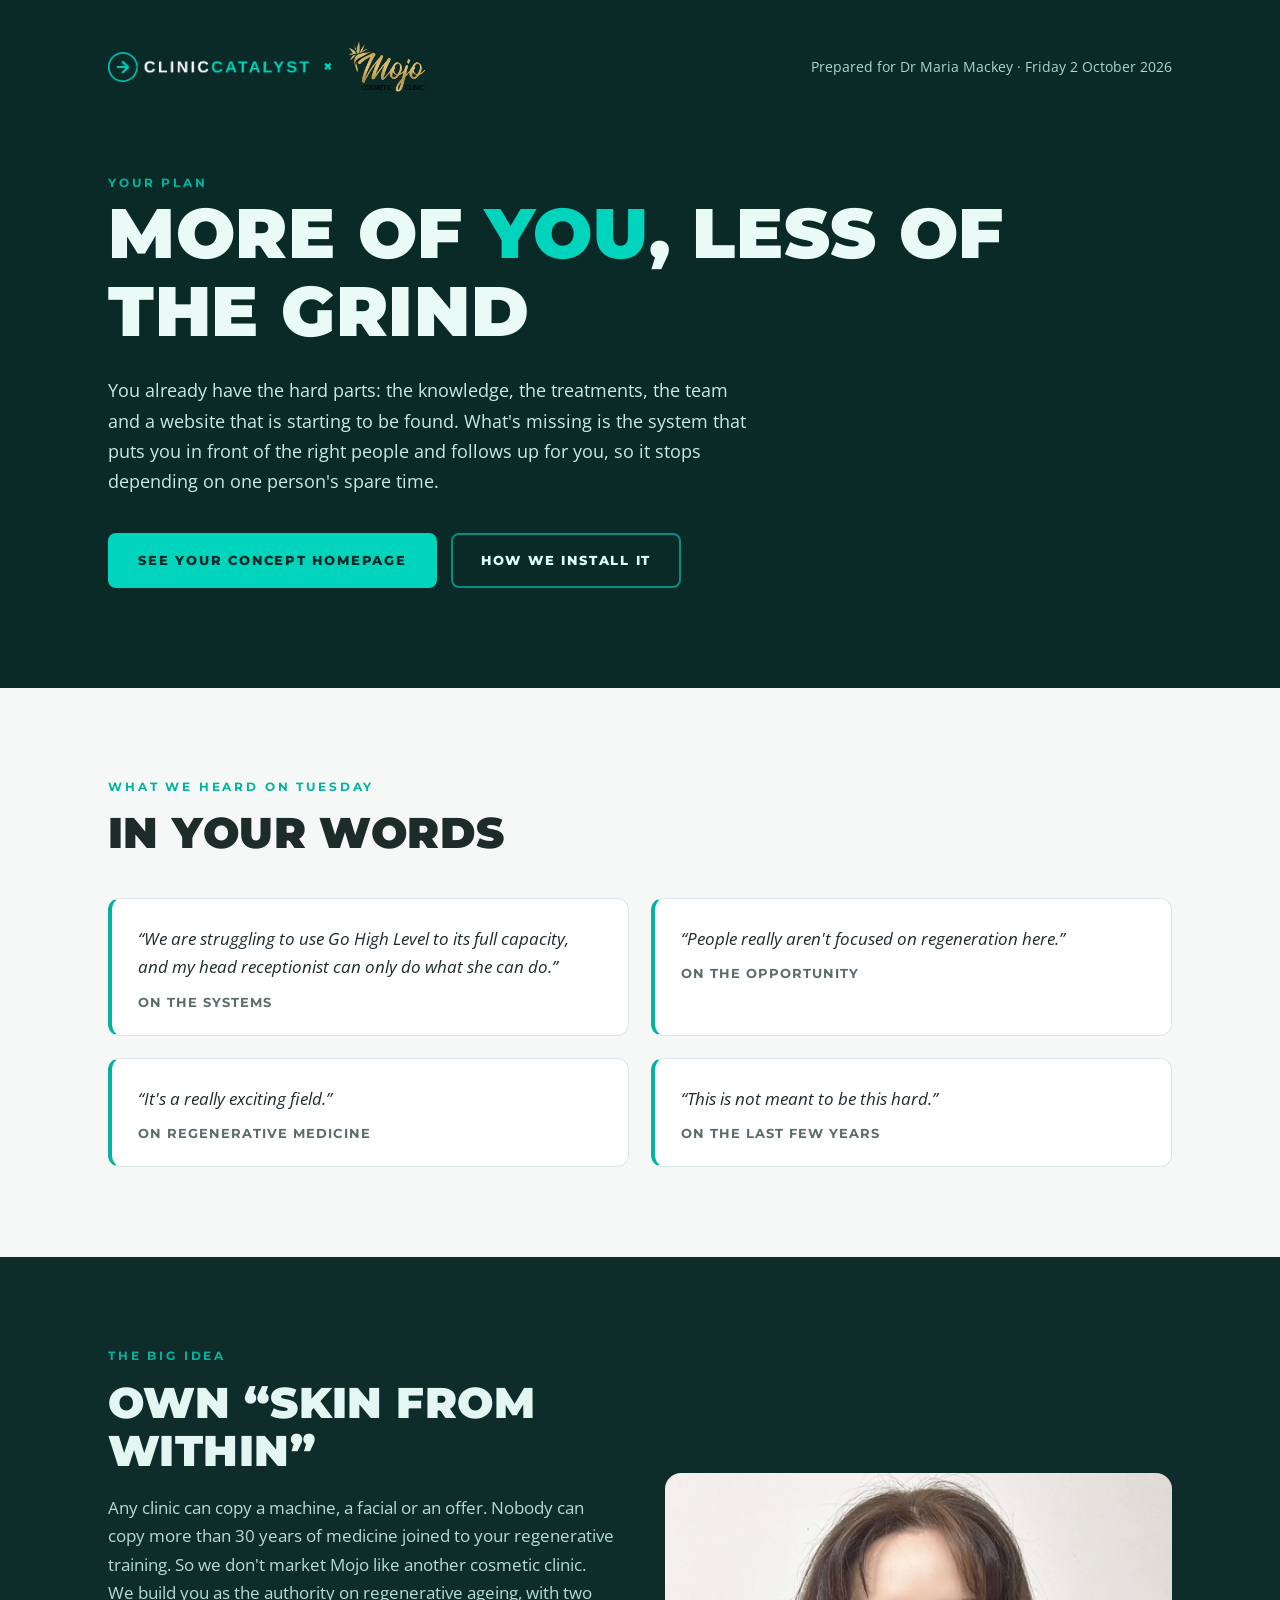
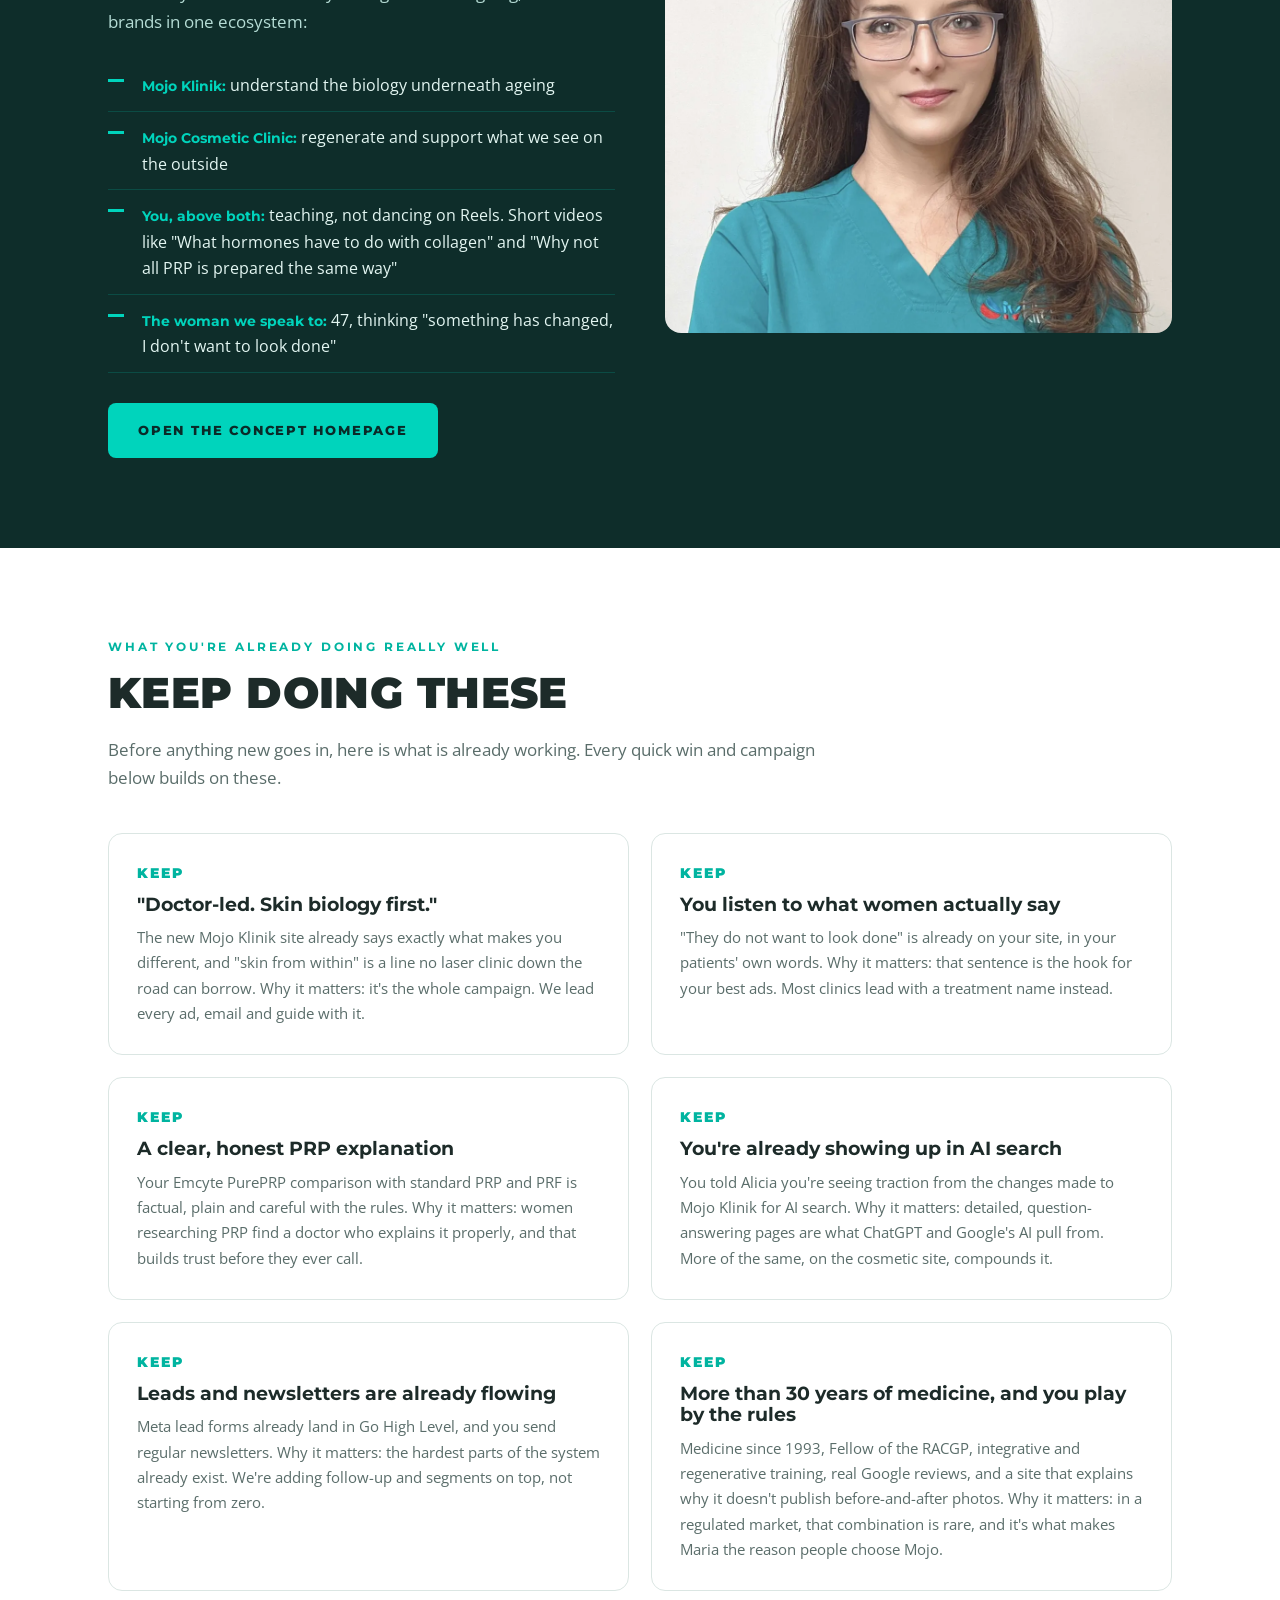
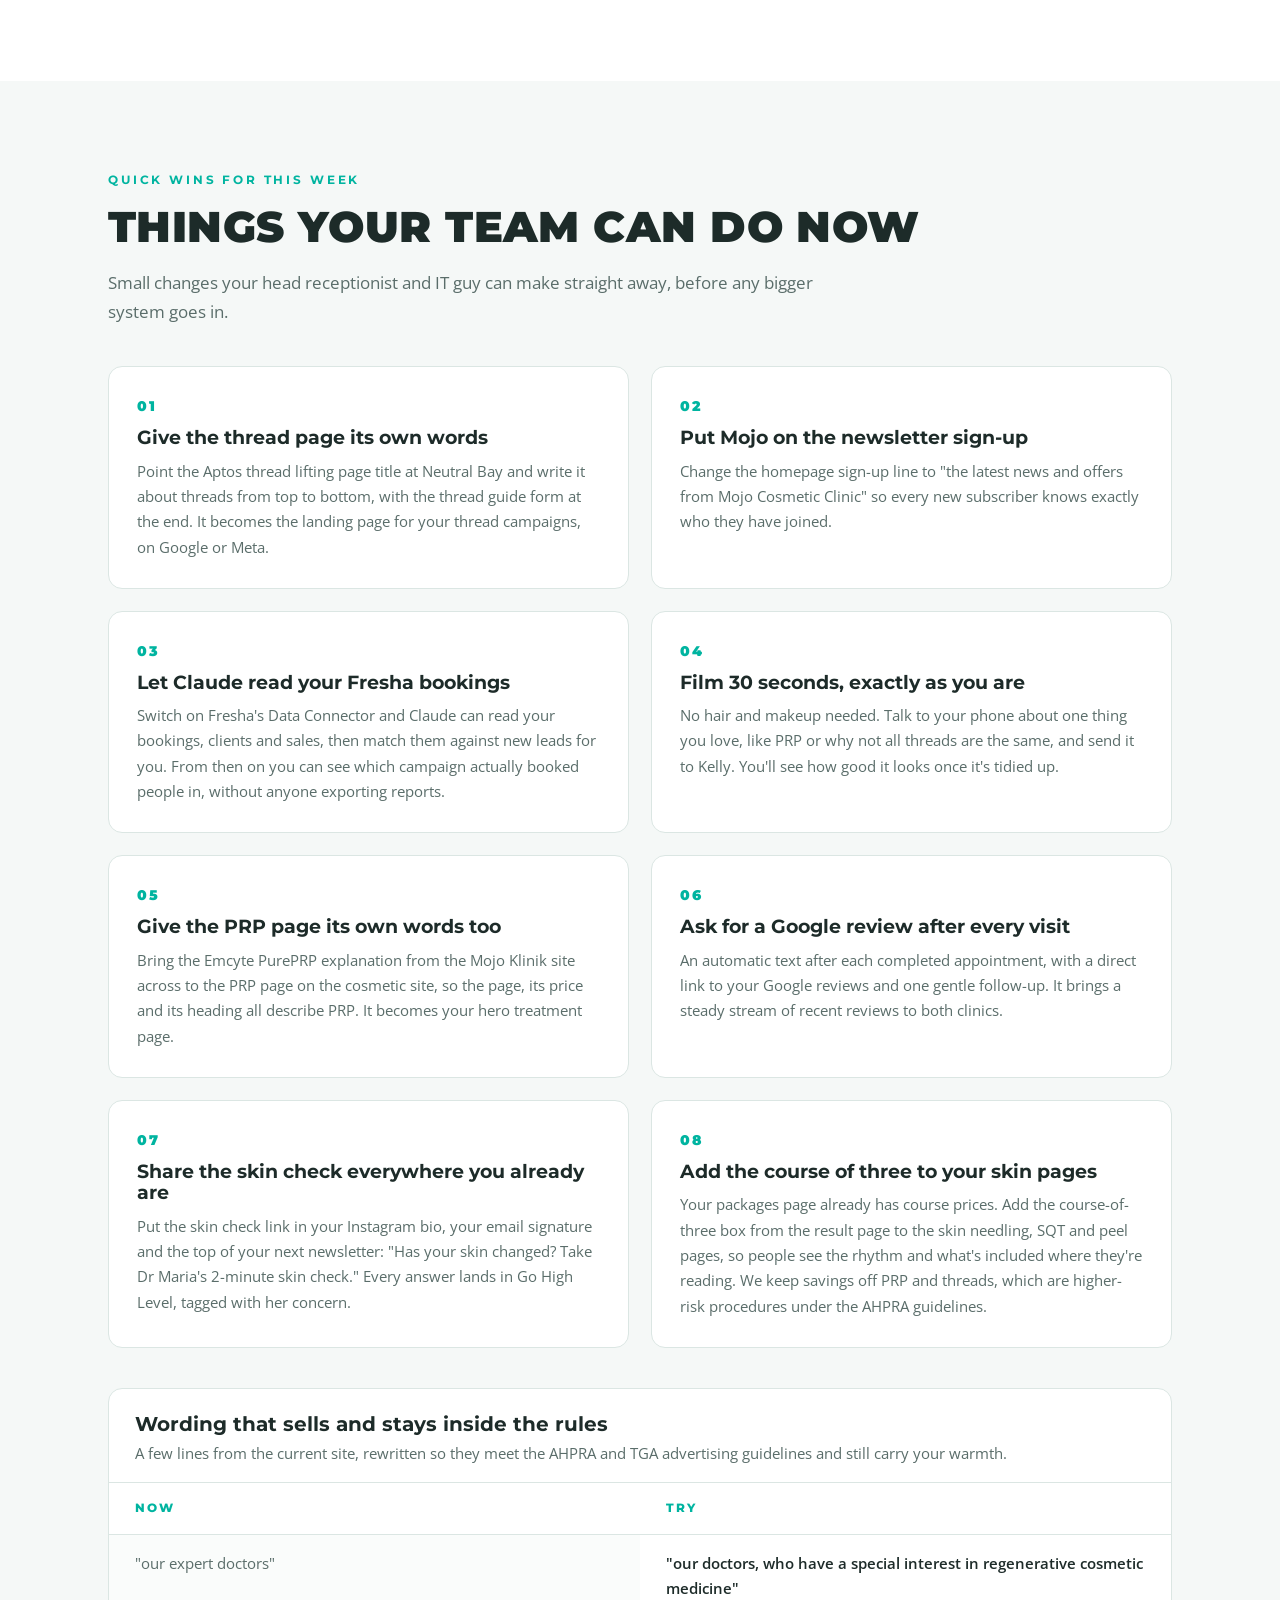
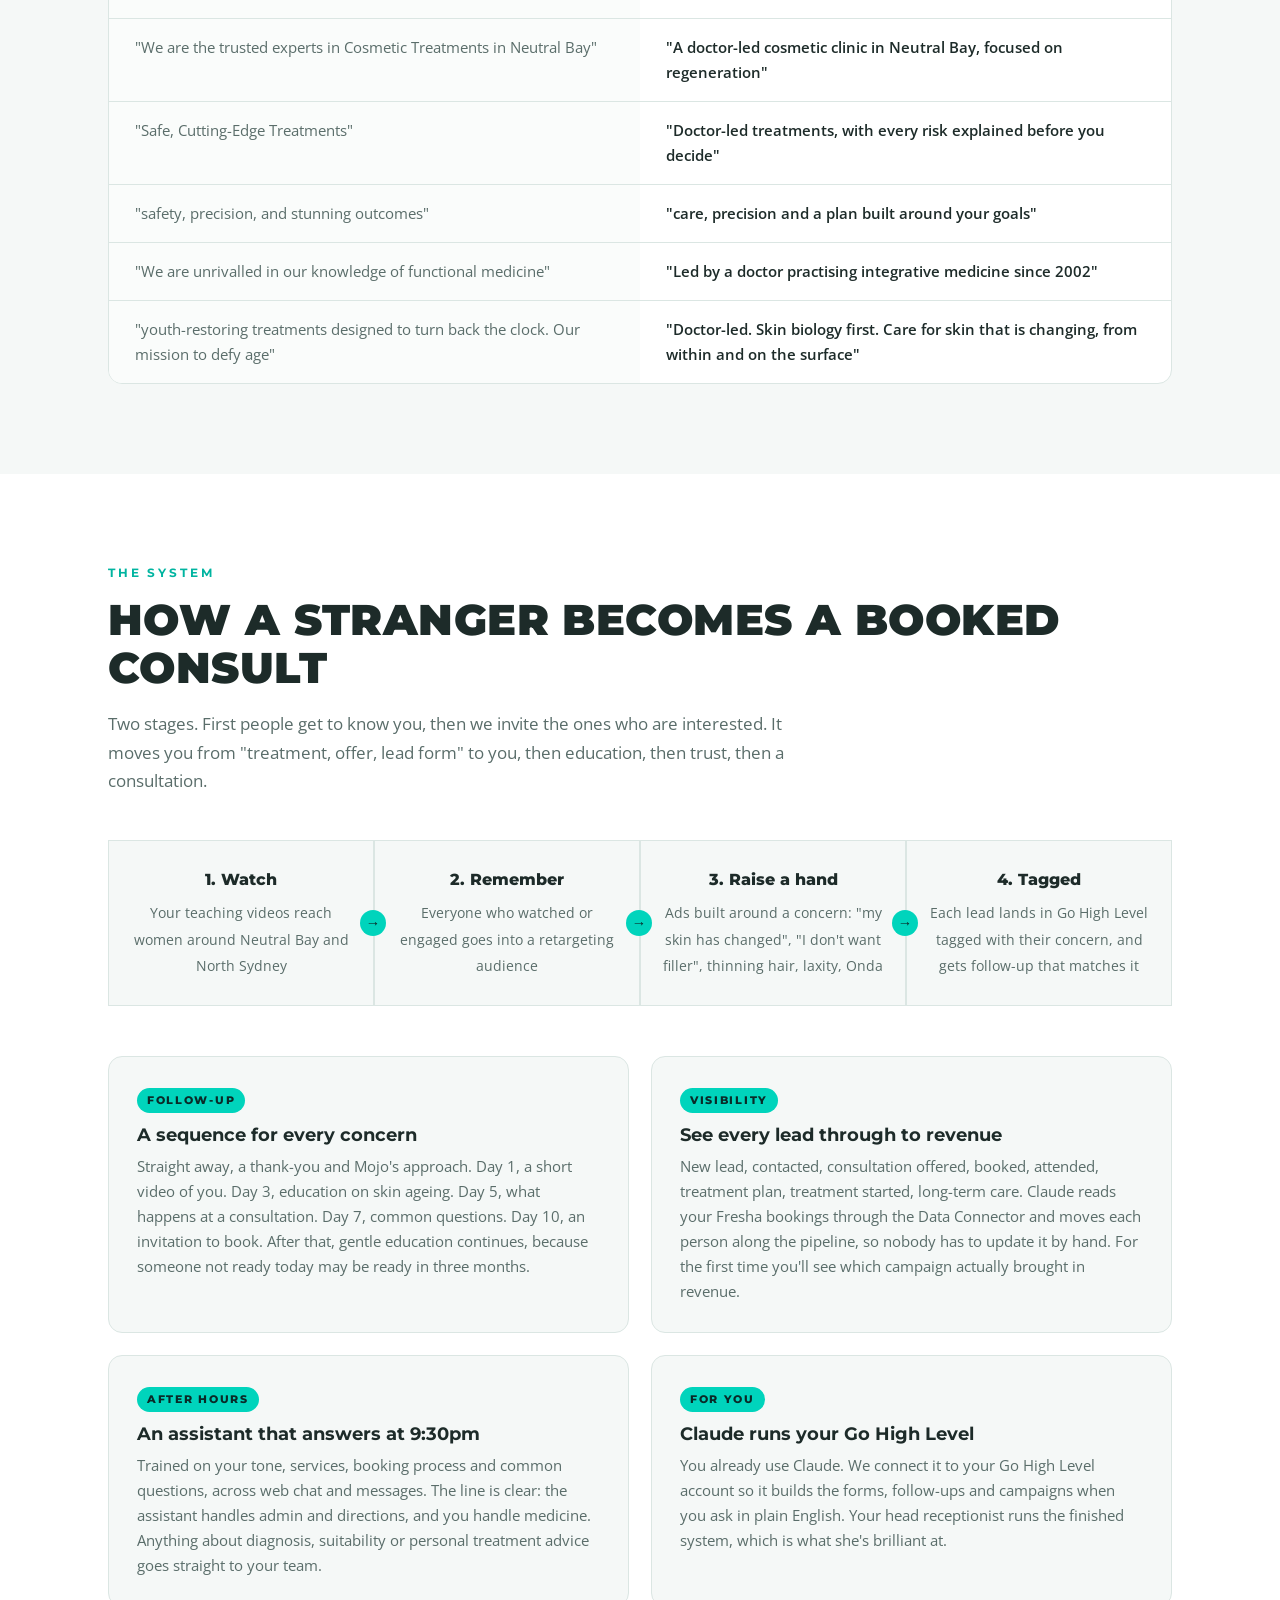
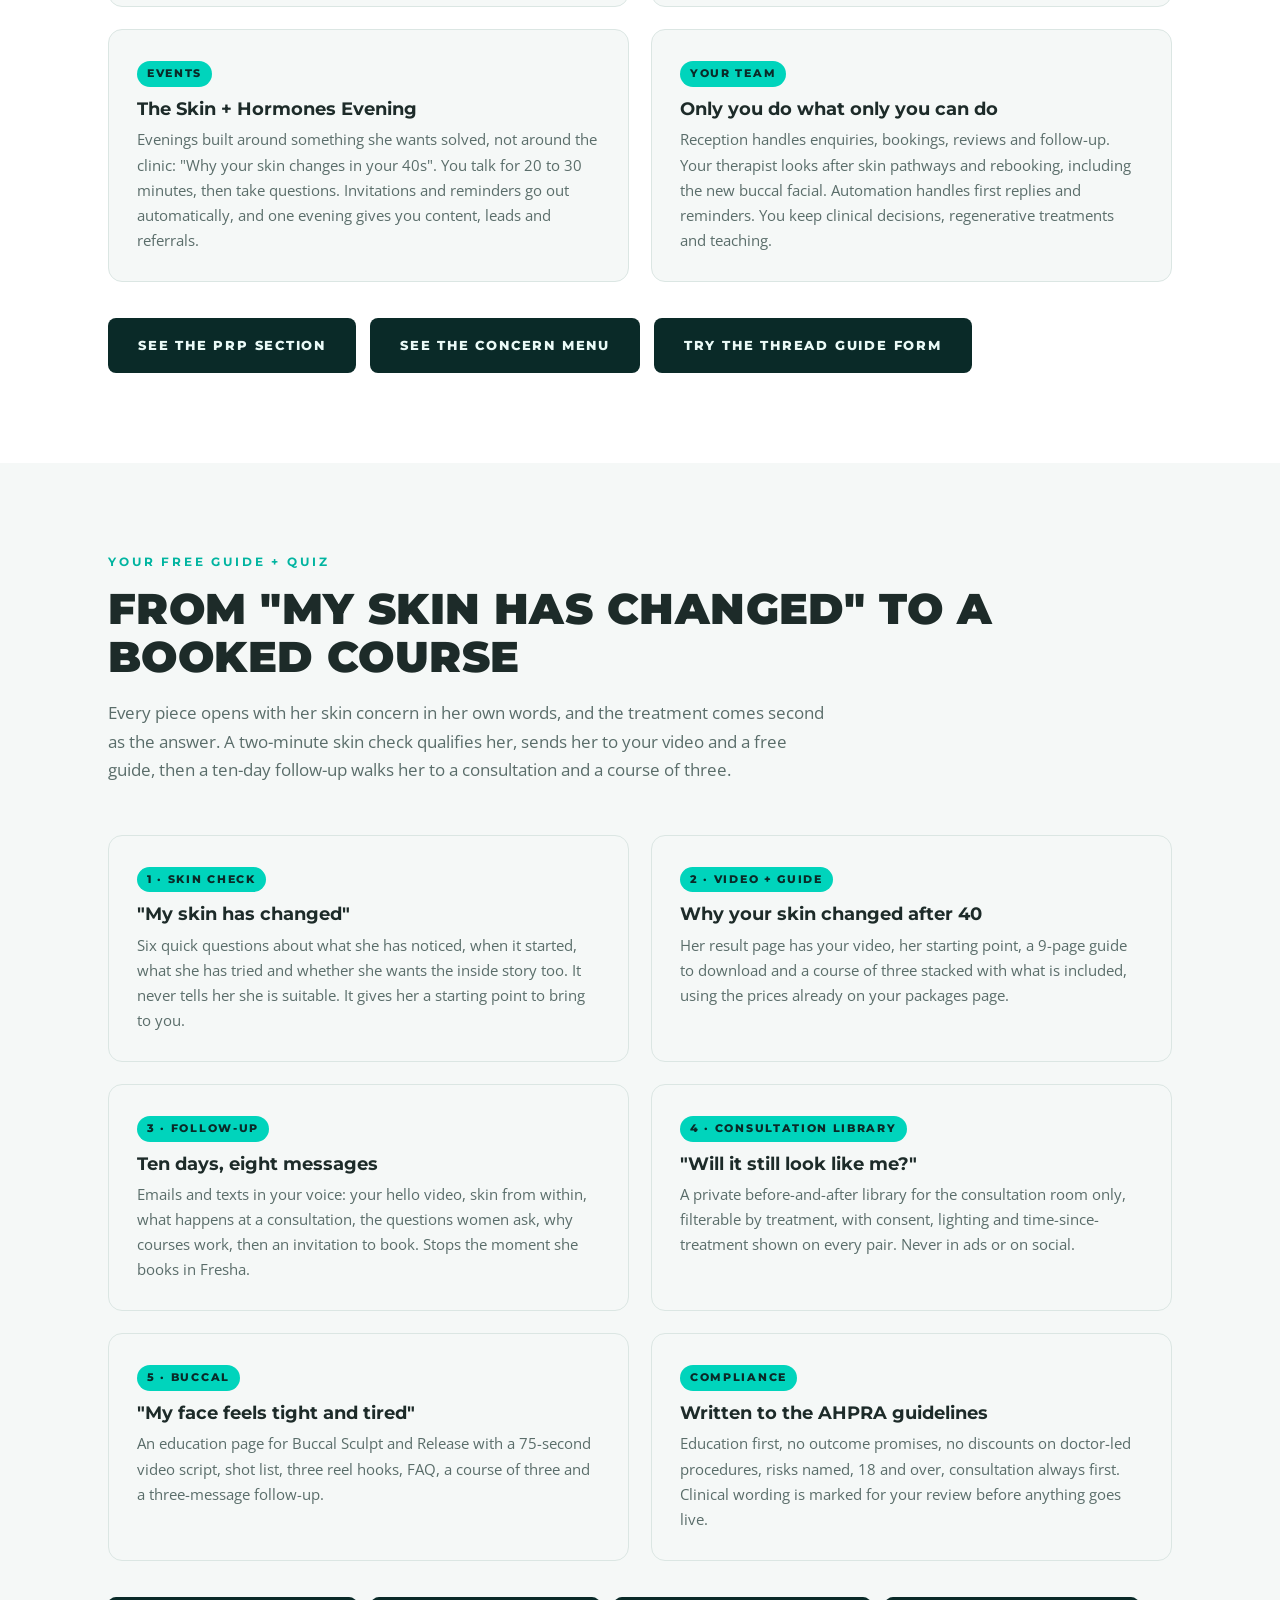
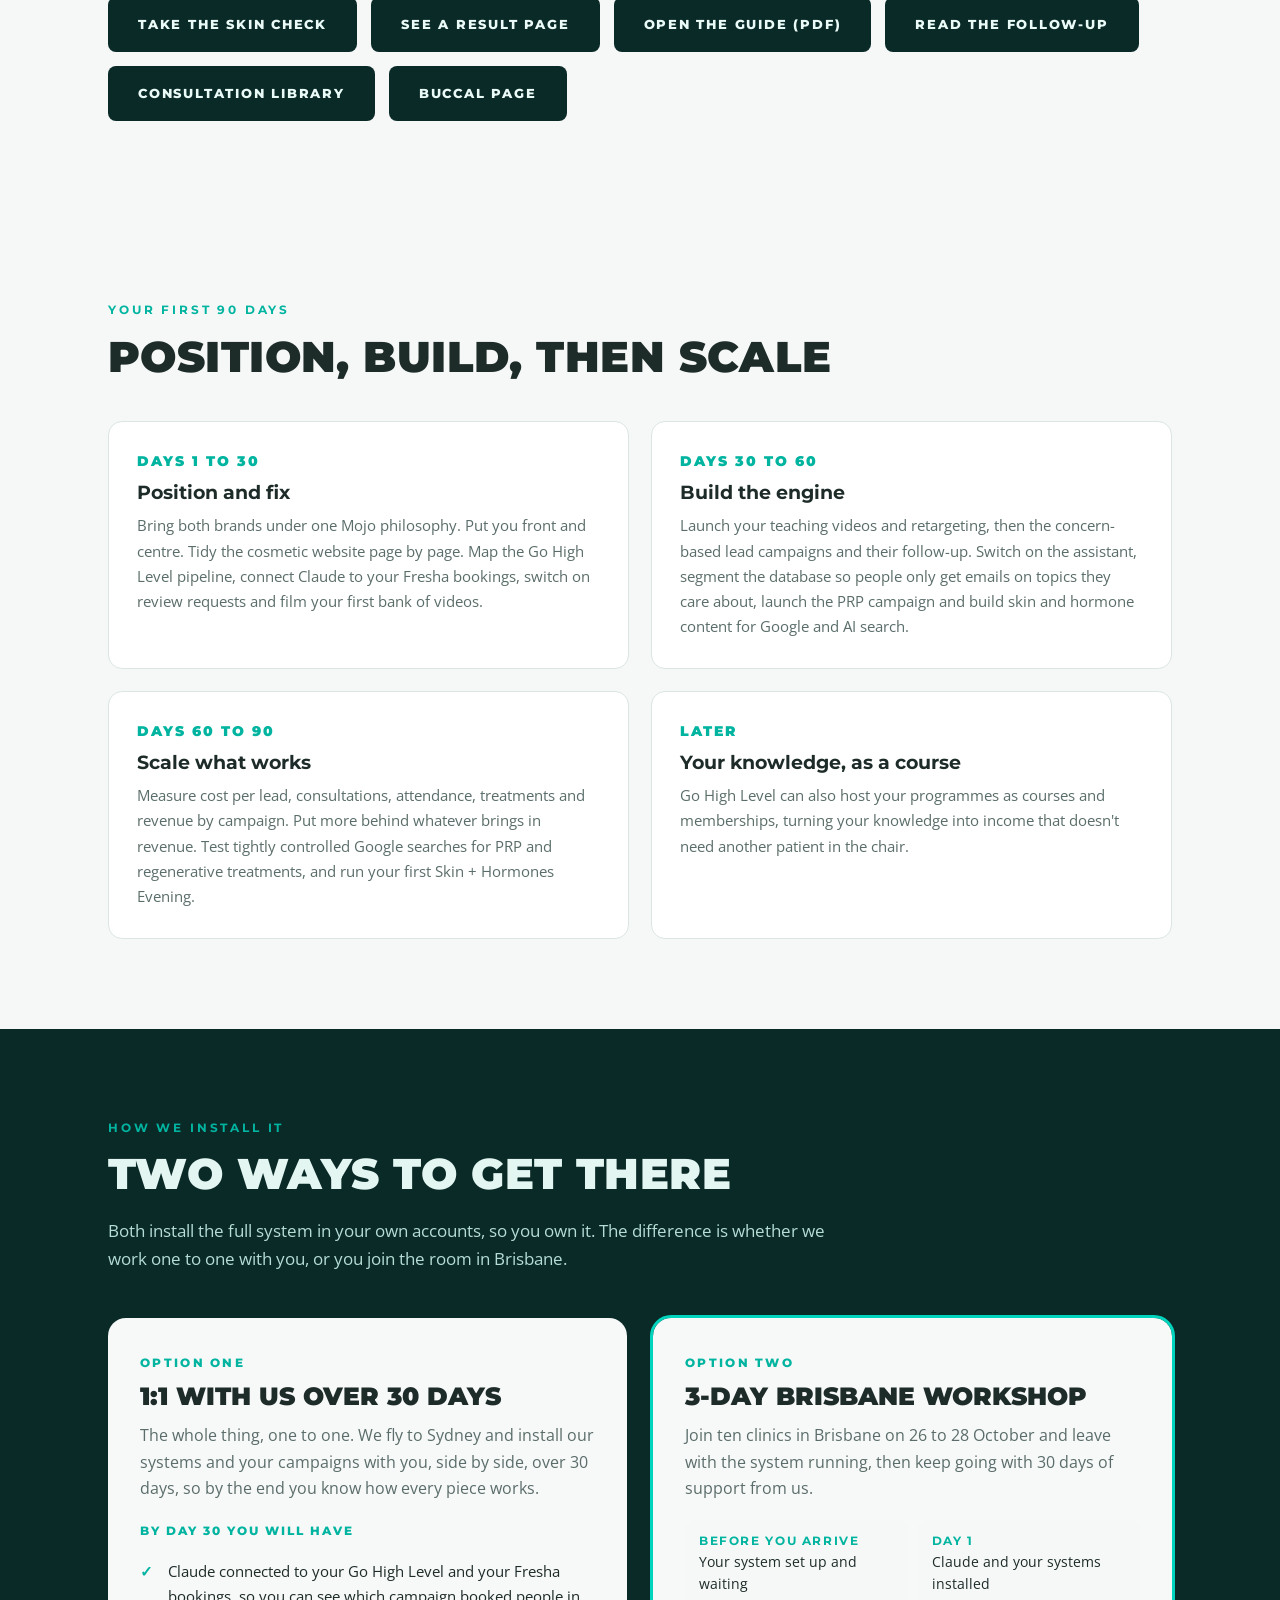
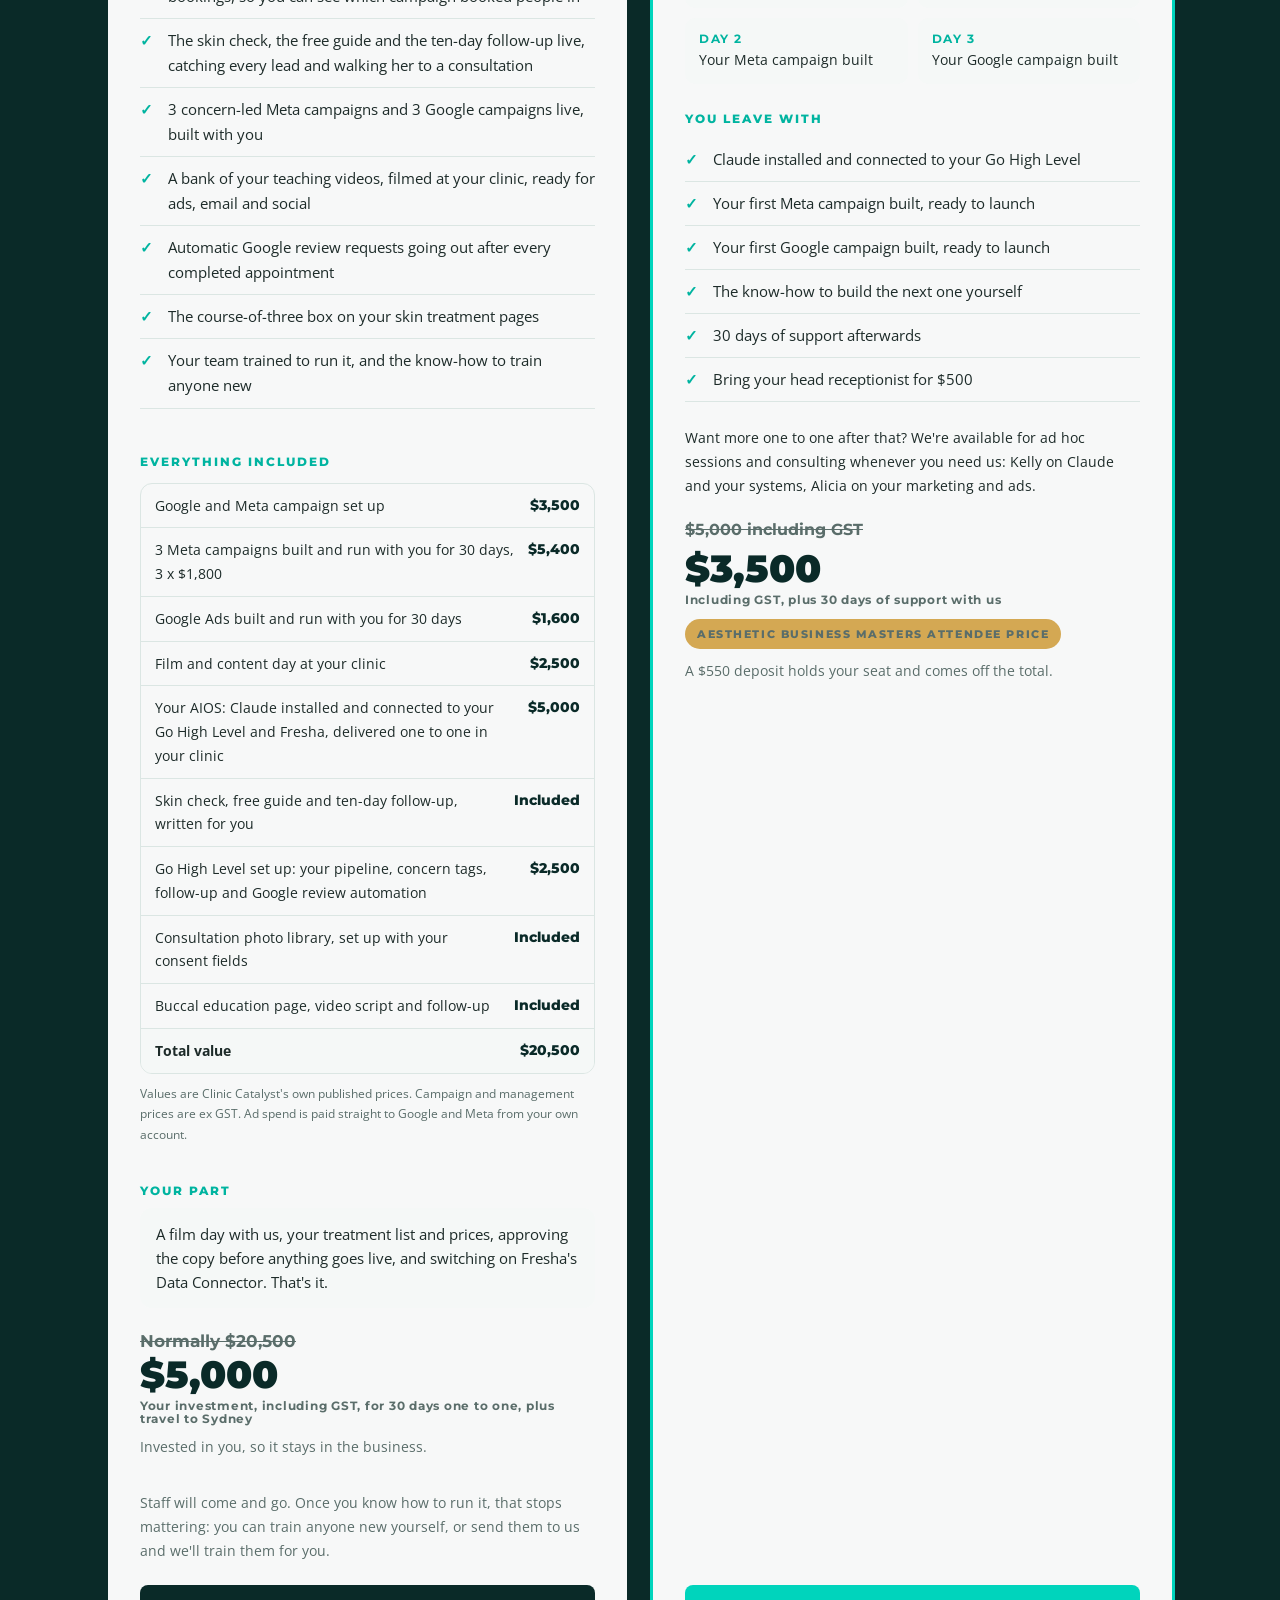
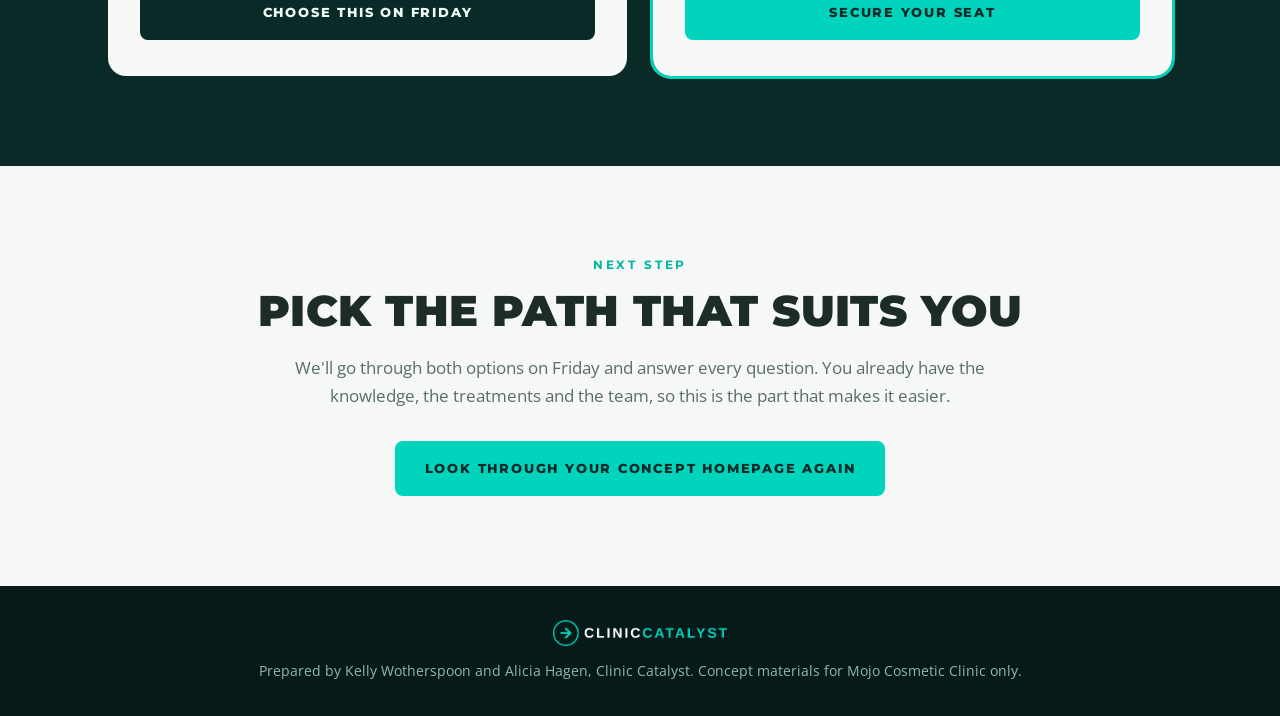
==== commit 885fad8d: "Value stack: AIOS $5,000, GHL set up $2,500, total $20,500 Co-Authored-By: Claude Opus 5.5 <noreply@" ====
--- a/index.html
+++ b/index.html
@@ -342,18 +342,17 @@
           <div><span>3 Meta campaigns built and run with you for 30 days, 3 x $1,800</span><span>$5,400</span></div>
           <div><span>Google Ads built and run with you for 30 days</span><span>$1,600</span></div>
           <div><span>Film and content day at your clinic</span><span>$2,500</span></div>
-          <div><span>Our full 3-Day Workshop program, delivered one to one in your clinic</span><span>$5,000</span></div>
-          <div class="tbd"><span>Skin check, free guide and ten-day follow-up, written for you</span><span>Kelly to set value</span></div>
-          <div class="tbd"><span>Claude connected to Go High Level and Fresha</span><span>Kelly to set value</span></div>
-          <div class="tbd"><span>Google review automation</span><span>Kelly to set value</span></div>
-          <div class="tbd"><span>Consultation photo library, set up with your consent fields</span><span>Kelly to set value</span></div>
-          <div class="tbd"><span>Buccal education page, video script and follow-up</span><span>Kelly to set value</span></div>
-          <div class="tot"><span>Priced items alone</span><span>$18,000+</span></div>
+          <div><span>Your AIOS: Claude installed and connected to your Go High Level and Fresha, delivered one to one in your clinic</span><span>$5,000</span></div>
+          <div><span>Skin check, free guide and ten-day follow-up, written for you</span><span>Included</span></div>
+                    <div><span>Go High Level set up: your pipeline, concern tags, follow-up and Google review automation</span><span>$2,500</span></div>
+          <div><span>Consultation photo library, set up with your consent fields</span><span>Included</span></div>
+          <div><span>Buccal education page, video script and follow-up</span><span>Included</span></div>
+          <div class="tot"><span>Total value</span><span>$20,500</span></div>
         </div>
         <p style="font-size:.78rem;color:var(--muted);margin:-8px 0 16px">Values are Clinic Catalyst's own published prices. Campaign and management prices are ex GST. Ad spend is paid straight to Google and Meta from your own account.</p>
         <h4>Your part</h4>
         <div class="yourpart">A film day with us, your treatment list and prices, approving the copy before anything goes live, and switching on Fresha's Data Connector. That's it.</div>
-        <div class="normally">Normally $18,000+</div>
+        <div class="normally">Normally $20,500</div>
         <div class="price">$5,000<small>Your investment, including GST, for 30 days one to one, plus travel to Sydney</small></div>
         <p class="price-note">Invested in you, so it stays in the business.</p>
         <p class="price-note">Staff will come and go. Once you know how to run it, that stops mattering: you can train anyone new yourself, or send them to us and we'll train them for you.</p>
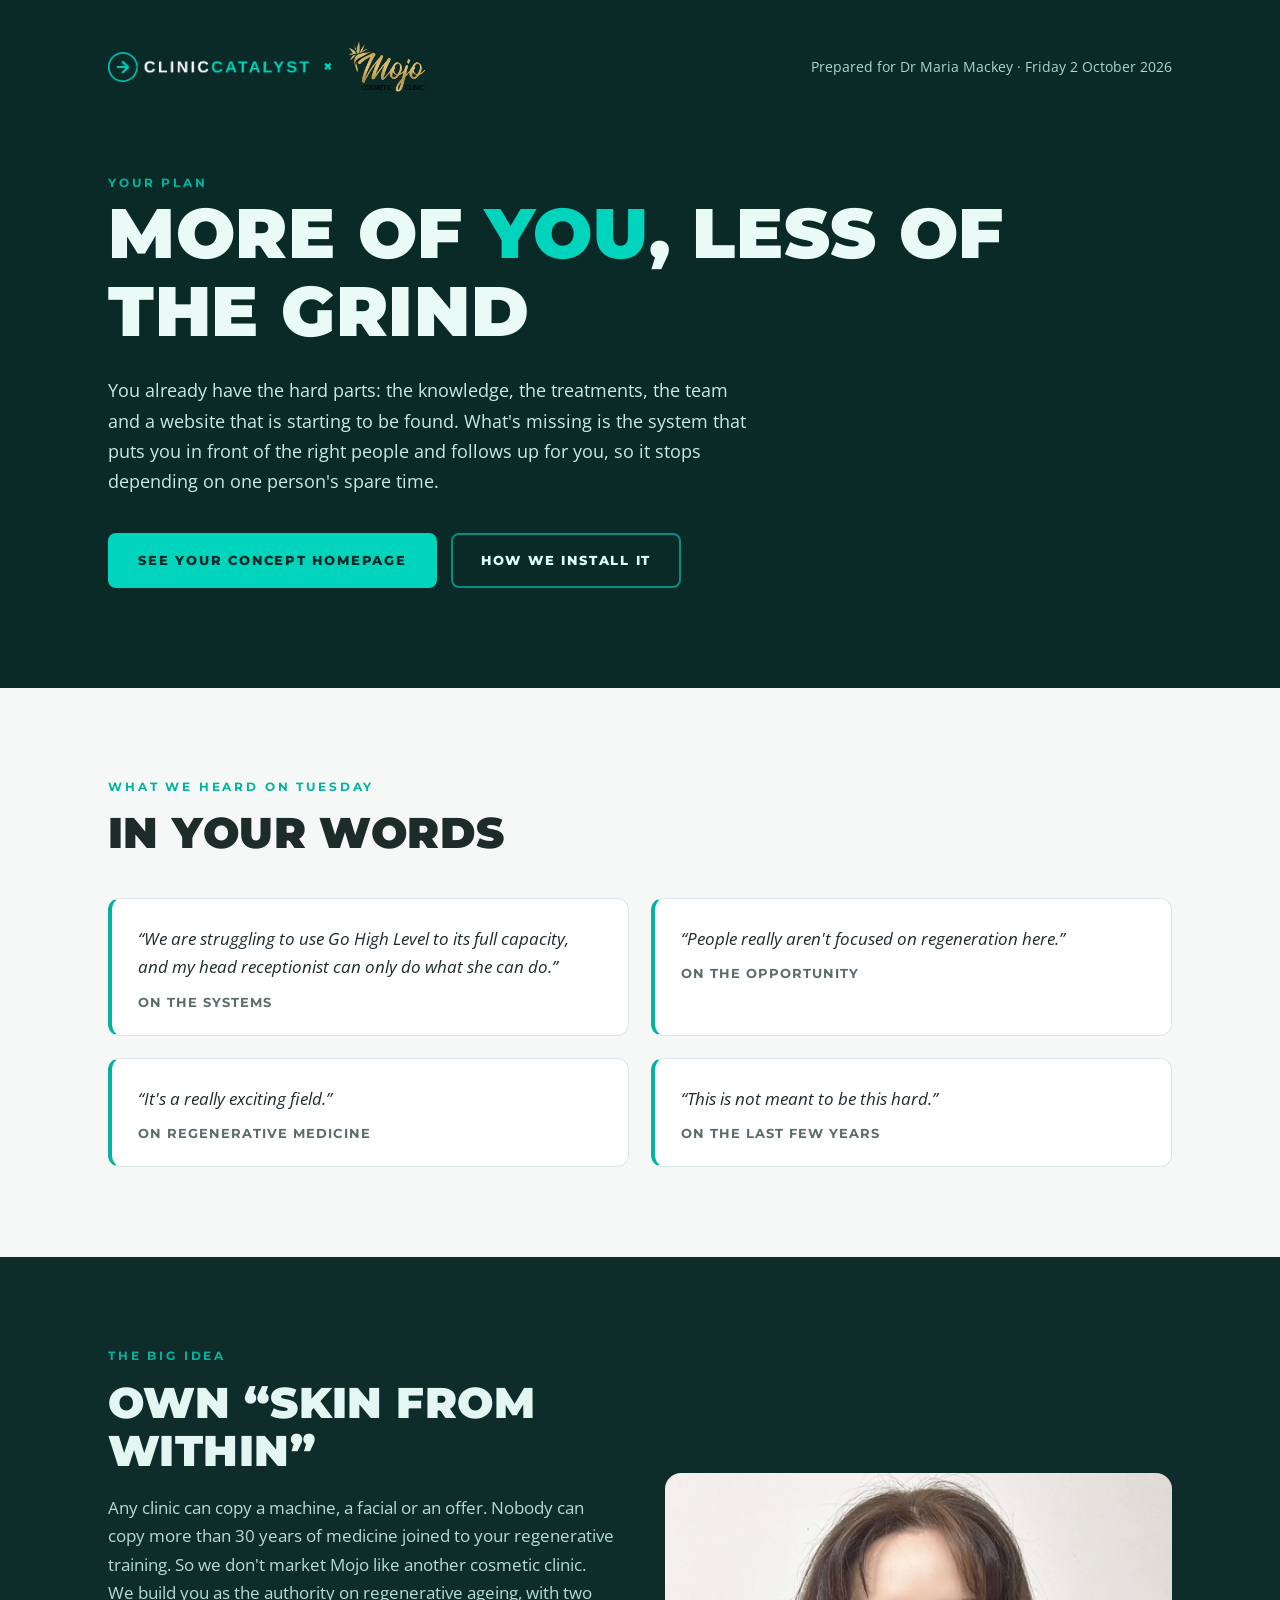
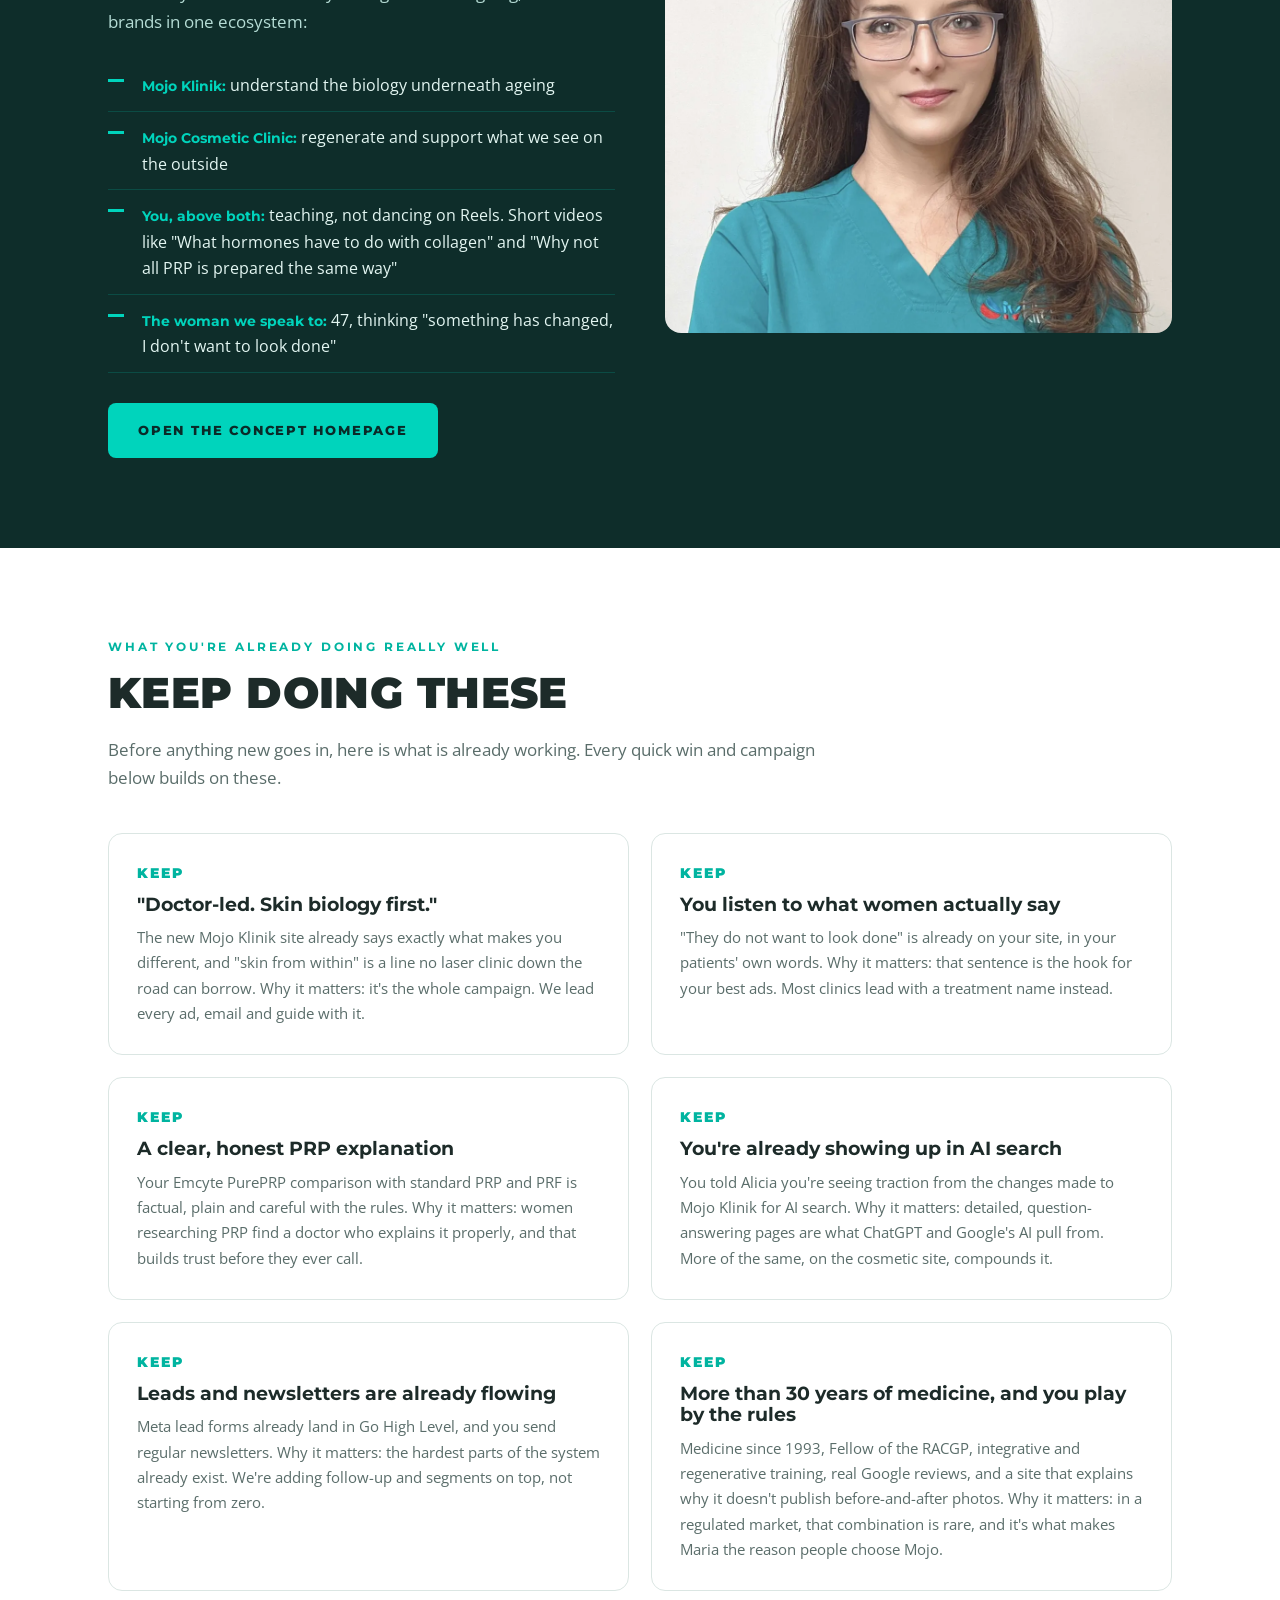
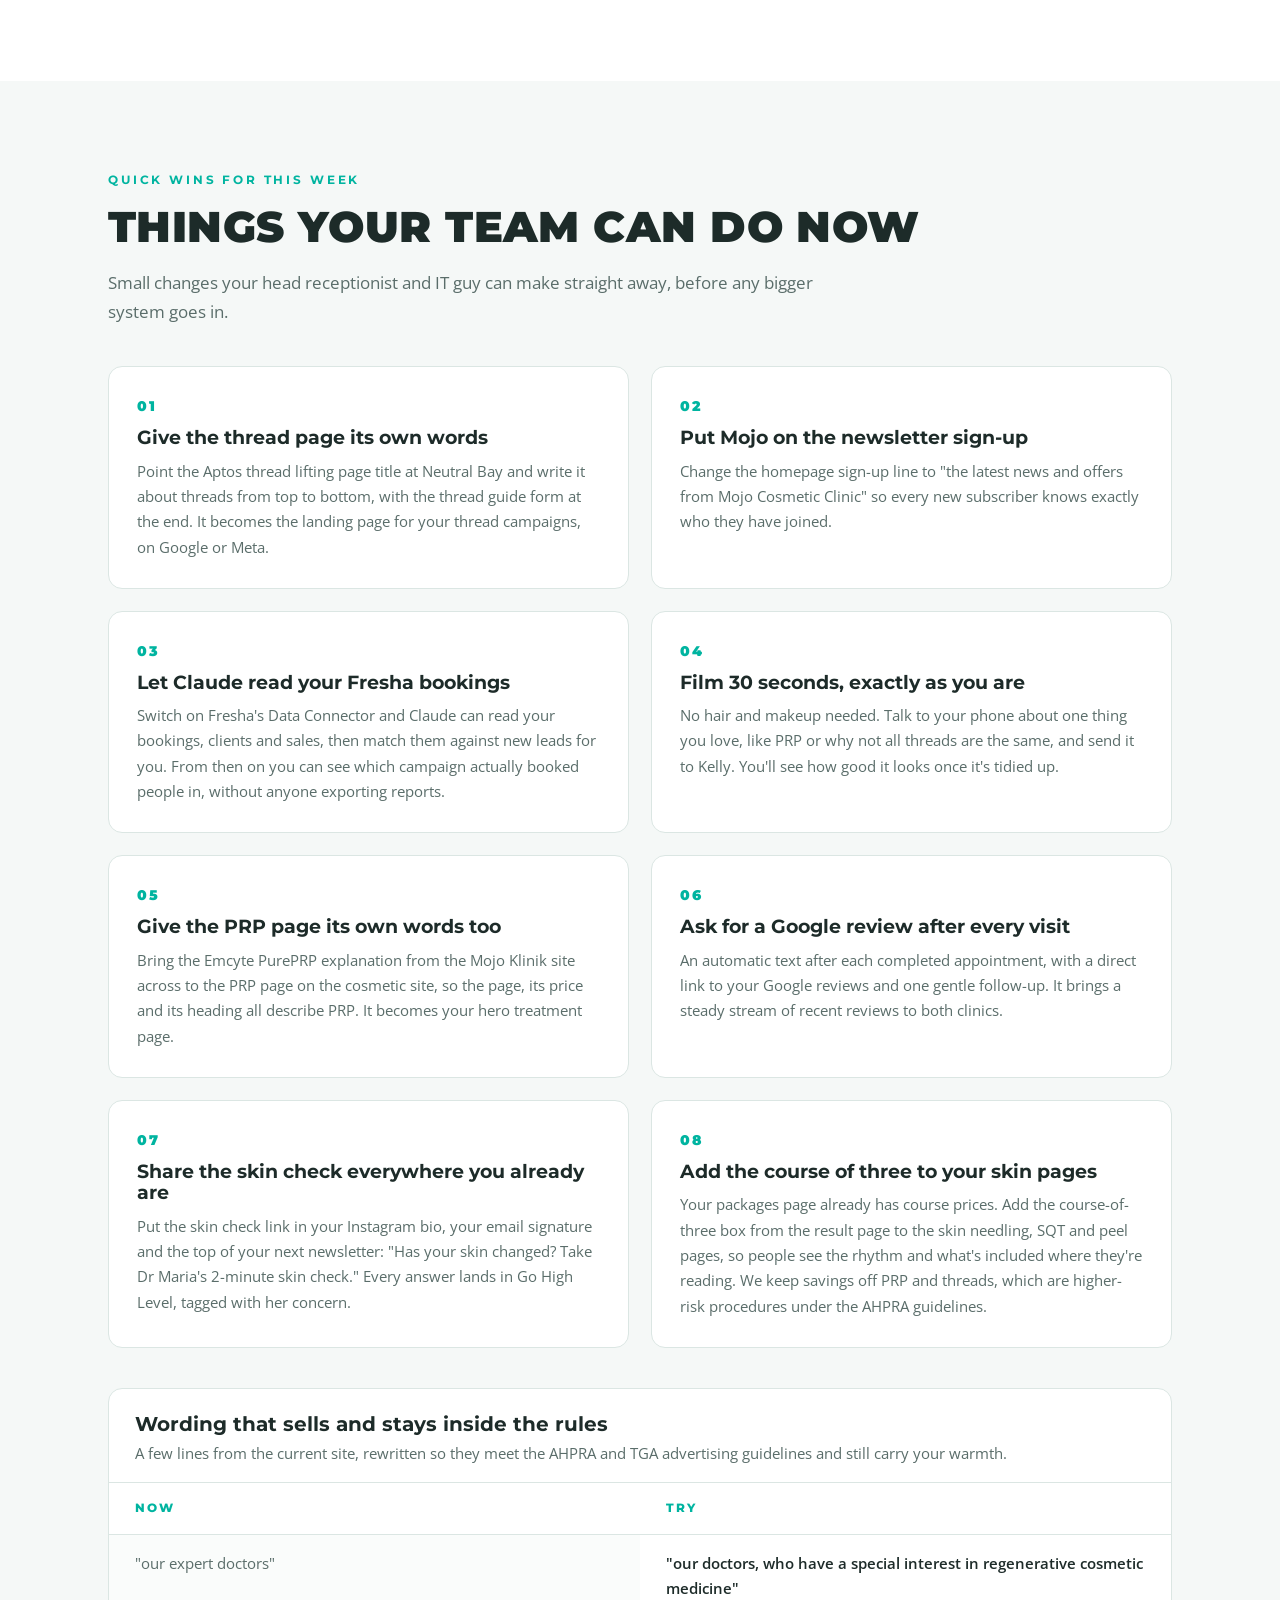
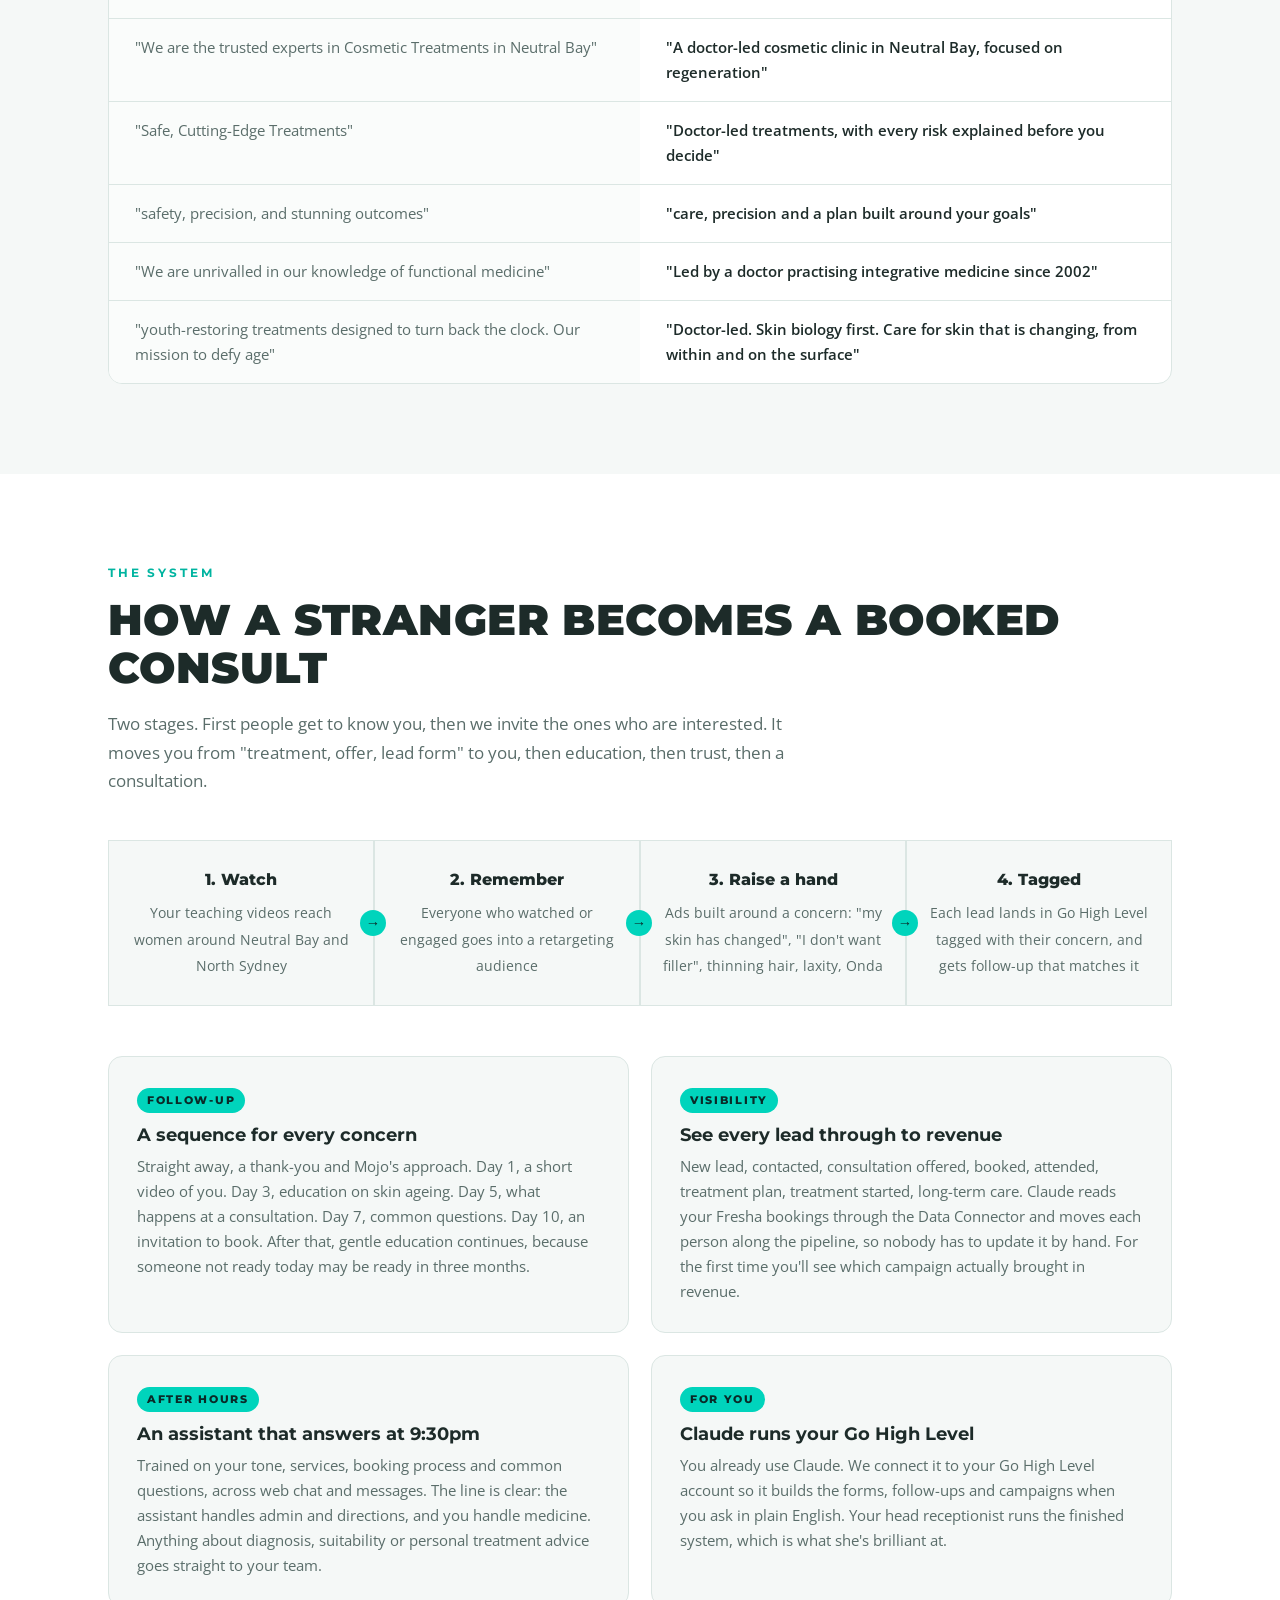
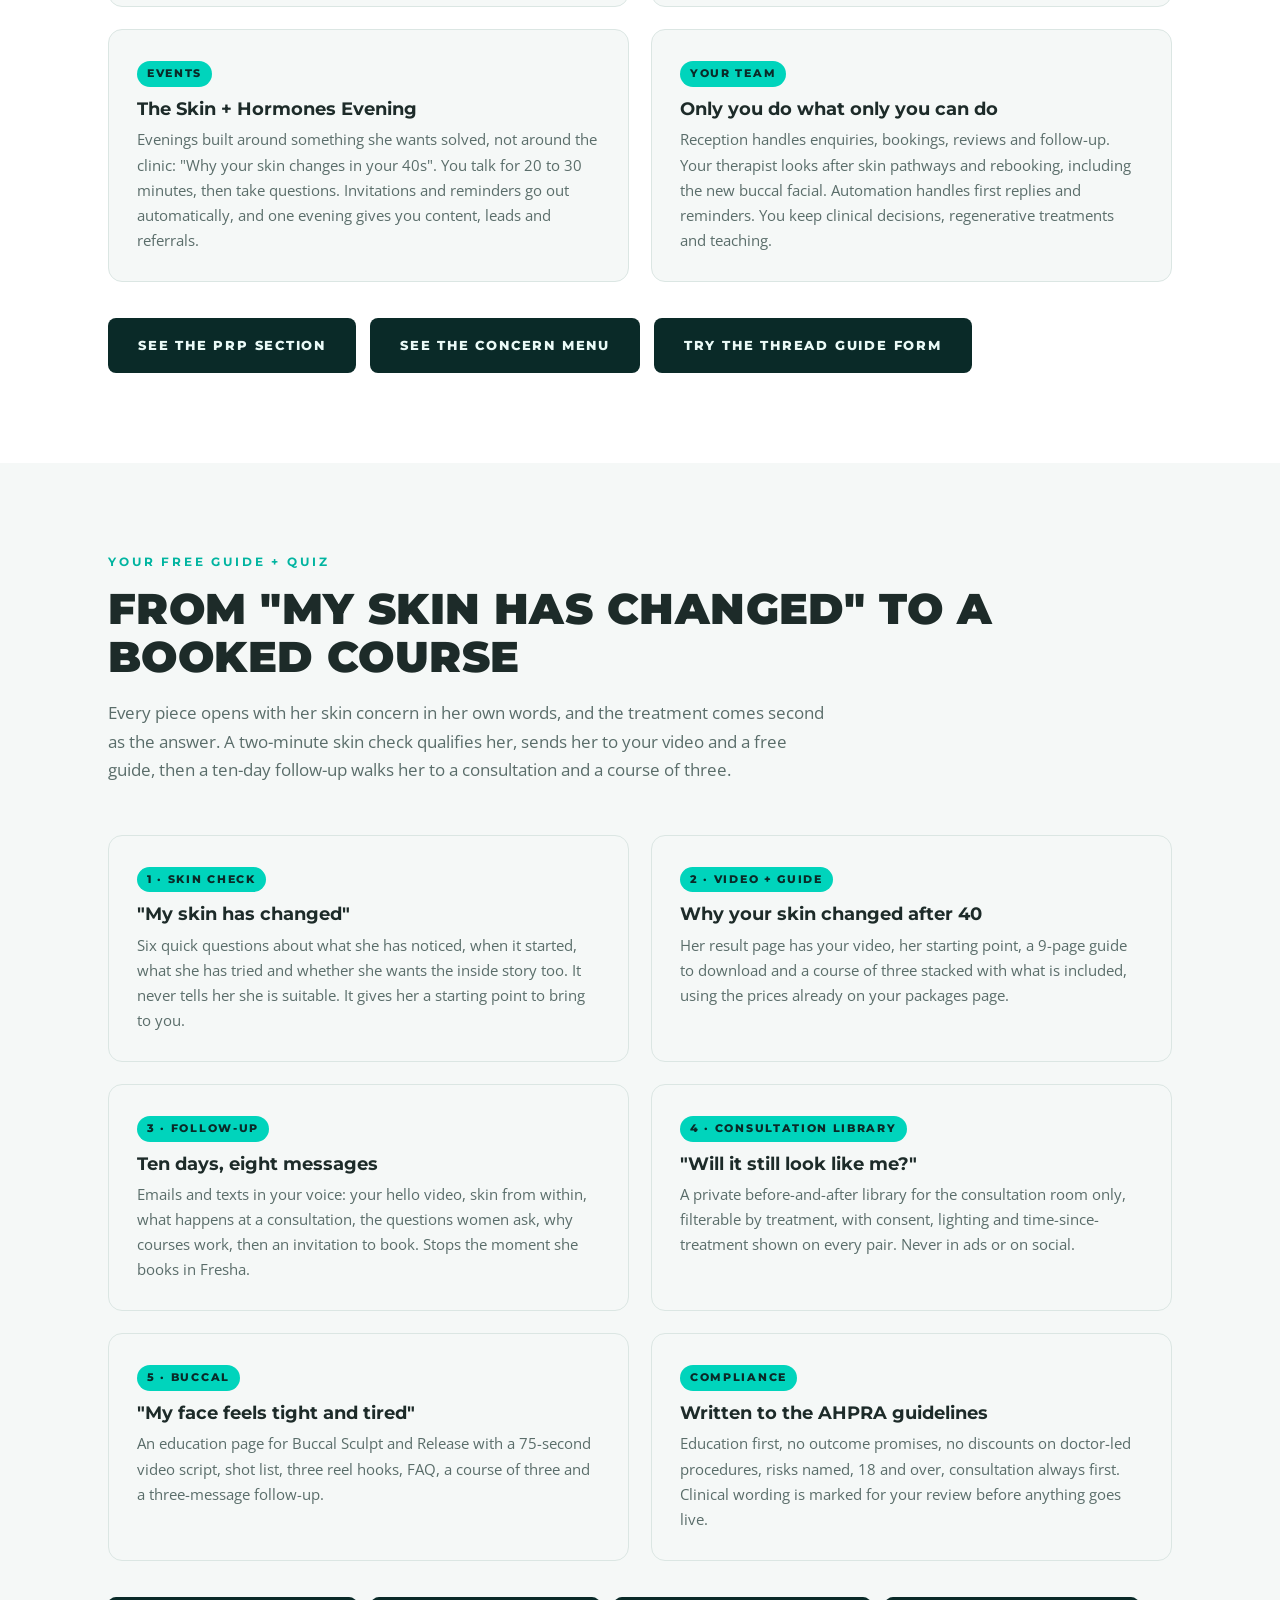
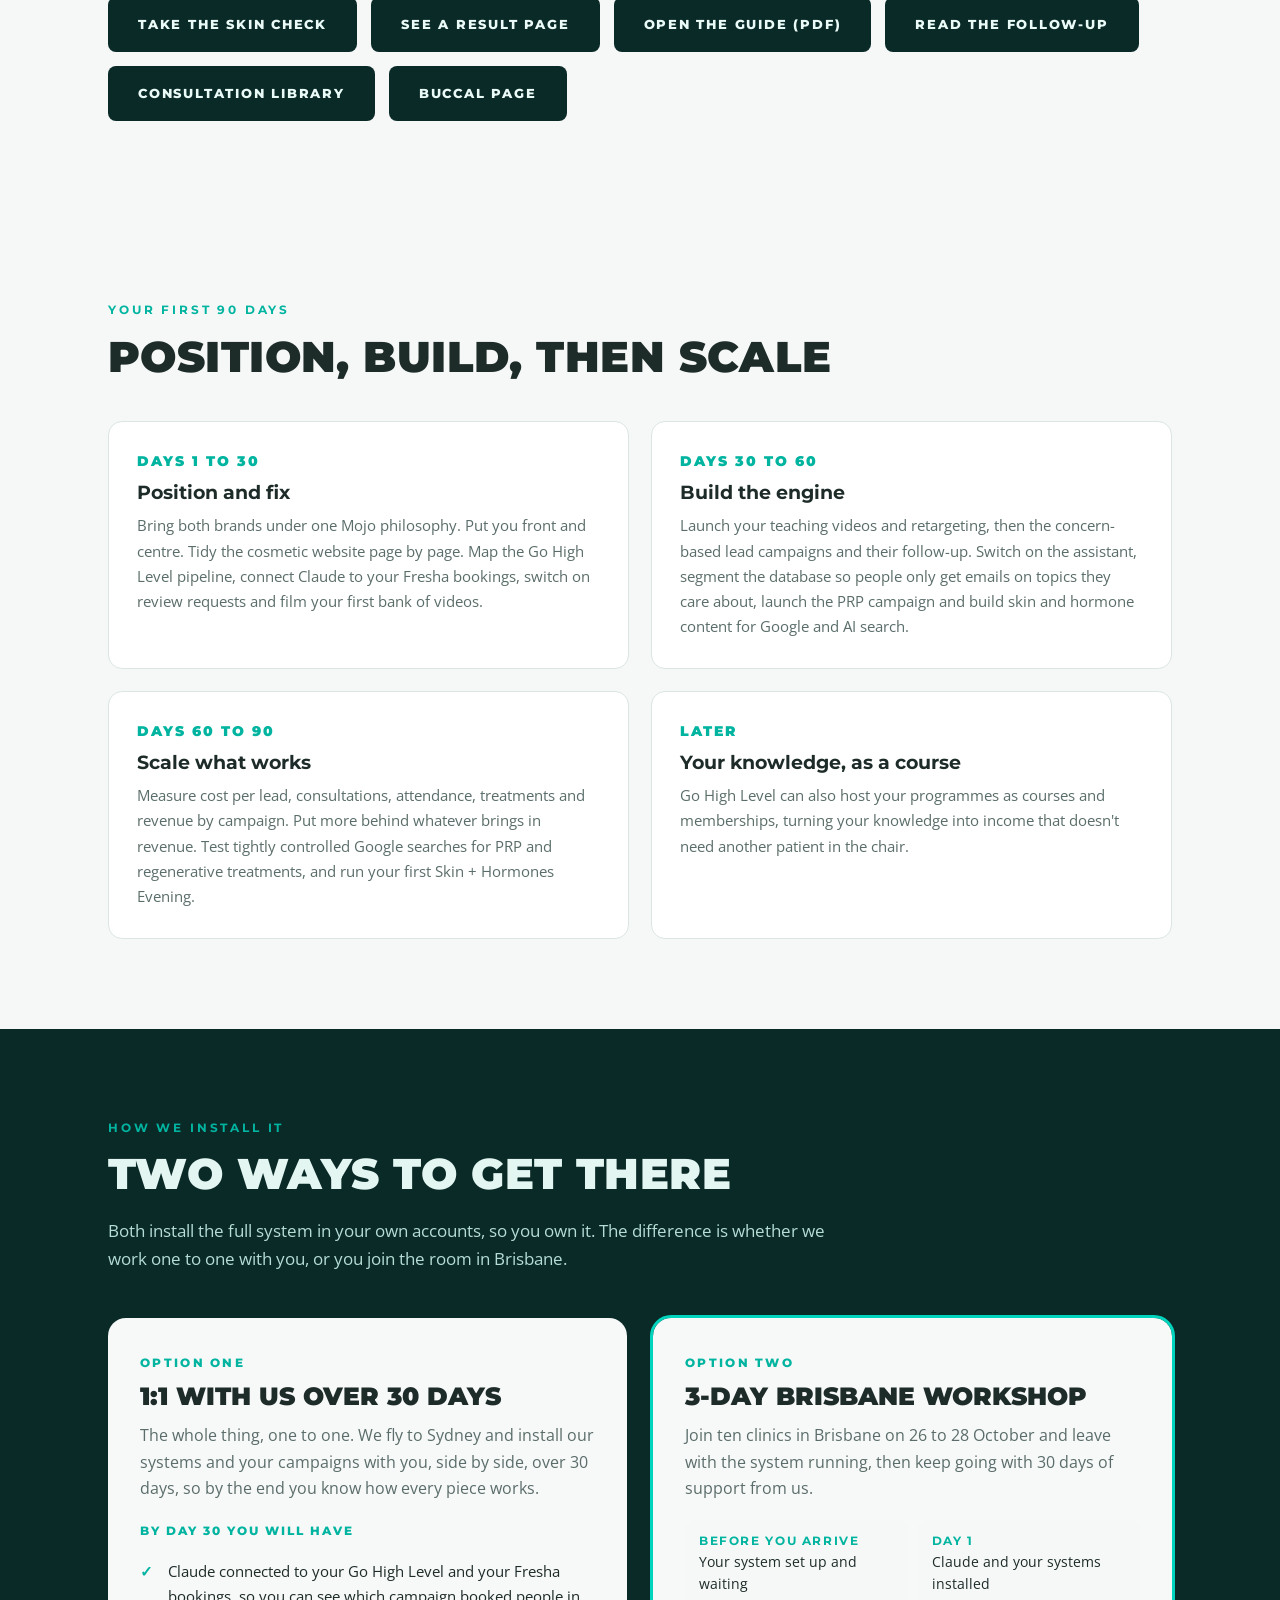
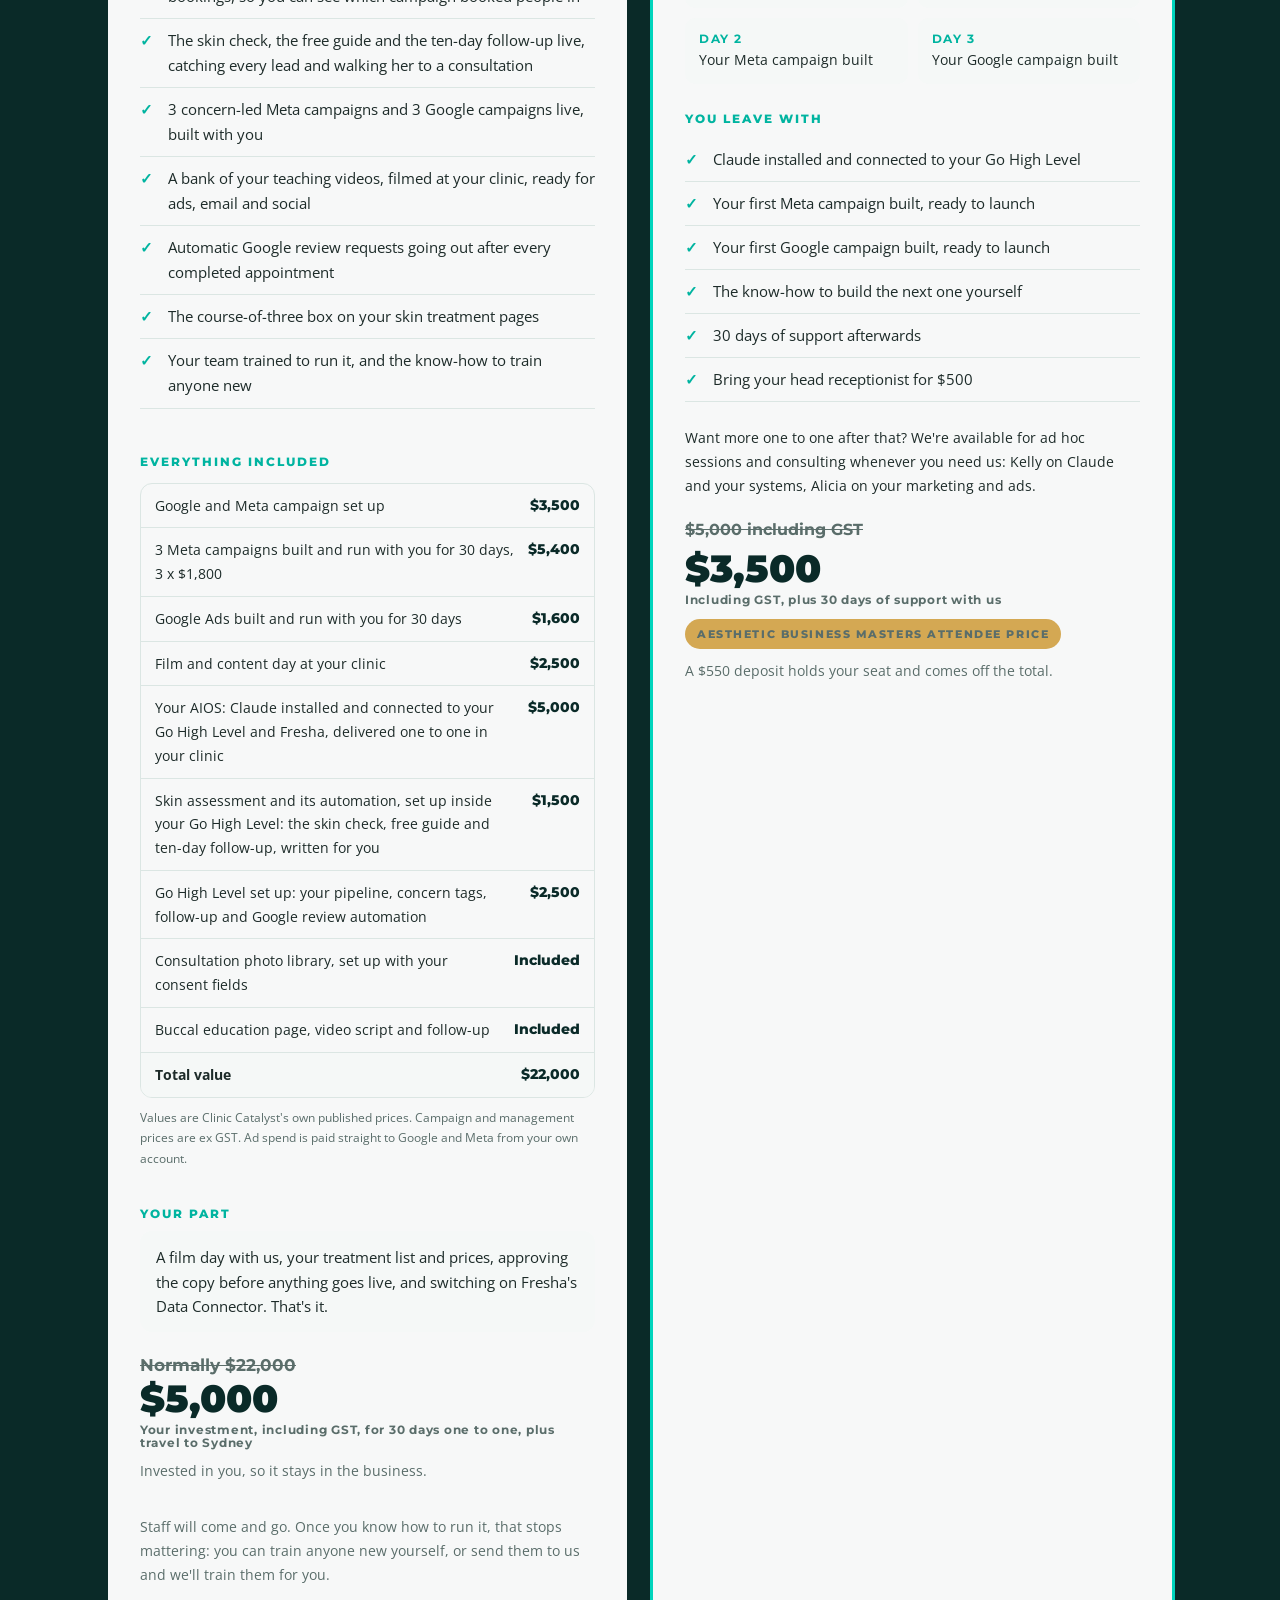
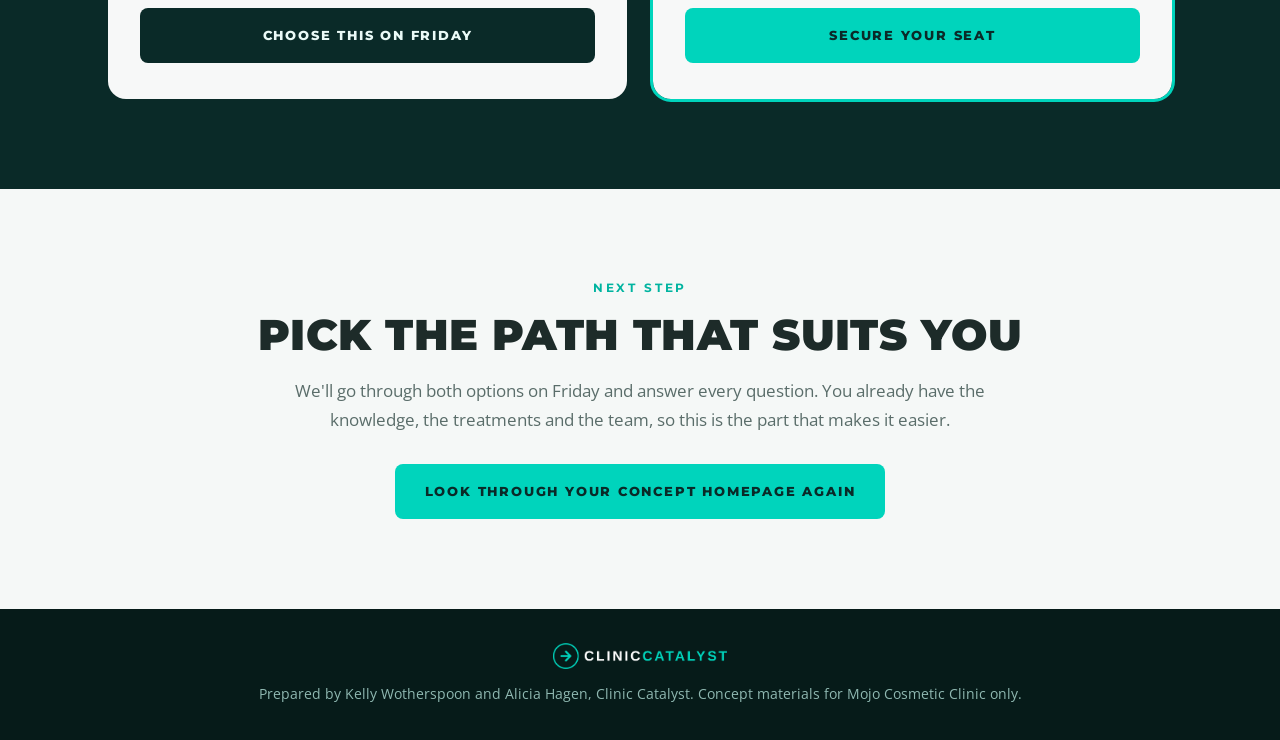
==== commit 7a1d950e: "Value stack: skin assessment + automation in GHL $1,500, total $22,000 Co-Authored-By: Claude Opus 5" ====
--- a/index.html
+++ b/index.html
@@ -343,16 +343,16 @@
           <div><span>Google Ads built and run with you for 30 days</span><span>$1,600</span></div>
           <div><span>Film and content day at your clinic</span><span>$2,500</span></div>
           <div><span>Your AIOS: Claude installed and connected to your Go High Level and Fresha, delivered one to one in your clinic</span><span>$5,000</span></div>
-          <div><span>Skin check, free guide and ten-day follow-up, written for you</span><span>Included</span></div>
+          <div><span>Skin assessment and its automation, set up inside your Go High Level: the skin check, free guide and ten-day follow-up, written for you</span><span>$1,500</span></div>
                     <div><span>Go High Level set up: your pipeline, concern tags, follow-up and Google review automation</span><span>$2,500</span></div>
           <div><span>Consultation photo library, set up with your consent fields</span><span>Included</span></div>
           <div><span>Buccal education page, video script and follow-up</span><span>Included</span></div>
-          <div class="tot"><span>Total value</span><span>$20,500</span></div>
+          <div class="tot"><span>Total value</span><span>$22,000</span></div>
         </div>
         <p style="font-size:.78rem;color:var(--muted);margin:-8px 0 16px">Values are Clinic Catalyst's own published prices. Campaign and management prices are ex GST. Ad spend is paid straight to Google and Meta from your own account.</p>
         <h4>Your part</h4>
         <div class="yourpart">A film day with us, your treatment list and prices, approving the copy before anything goes live, and switching on Fresha's Data Connector. That's it.</div>
-        <div class="normally">Normally $20,500</div>
+        <div class="normally">Normally $22,000</div>
         <div class="price">$5,000<small>Your investment, including GST, for 30 days one to one, plus travel to Sydney</small></div>
         <p class="price-note">Invested in you, so it stays in the business.</p>
         <p class="price-note">Staff will come and go. Once you know how to run it, that stops mattering: you can train anyone new yourself, or send them to us and we'll train them for you.</p>
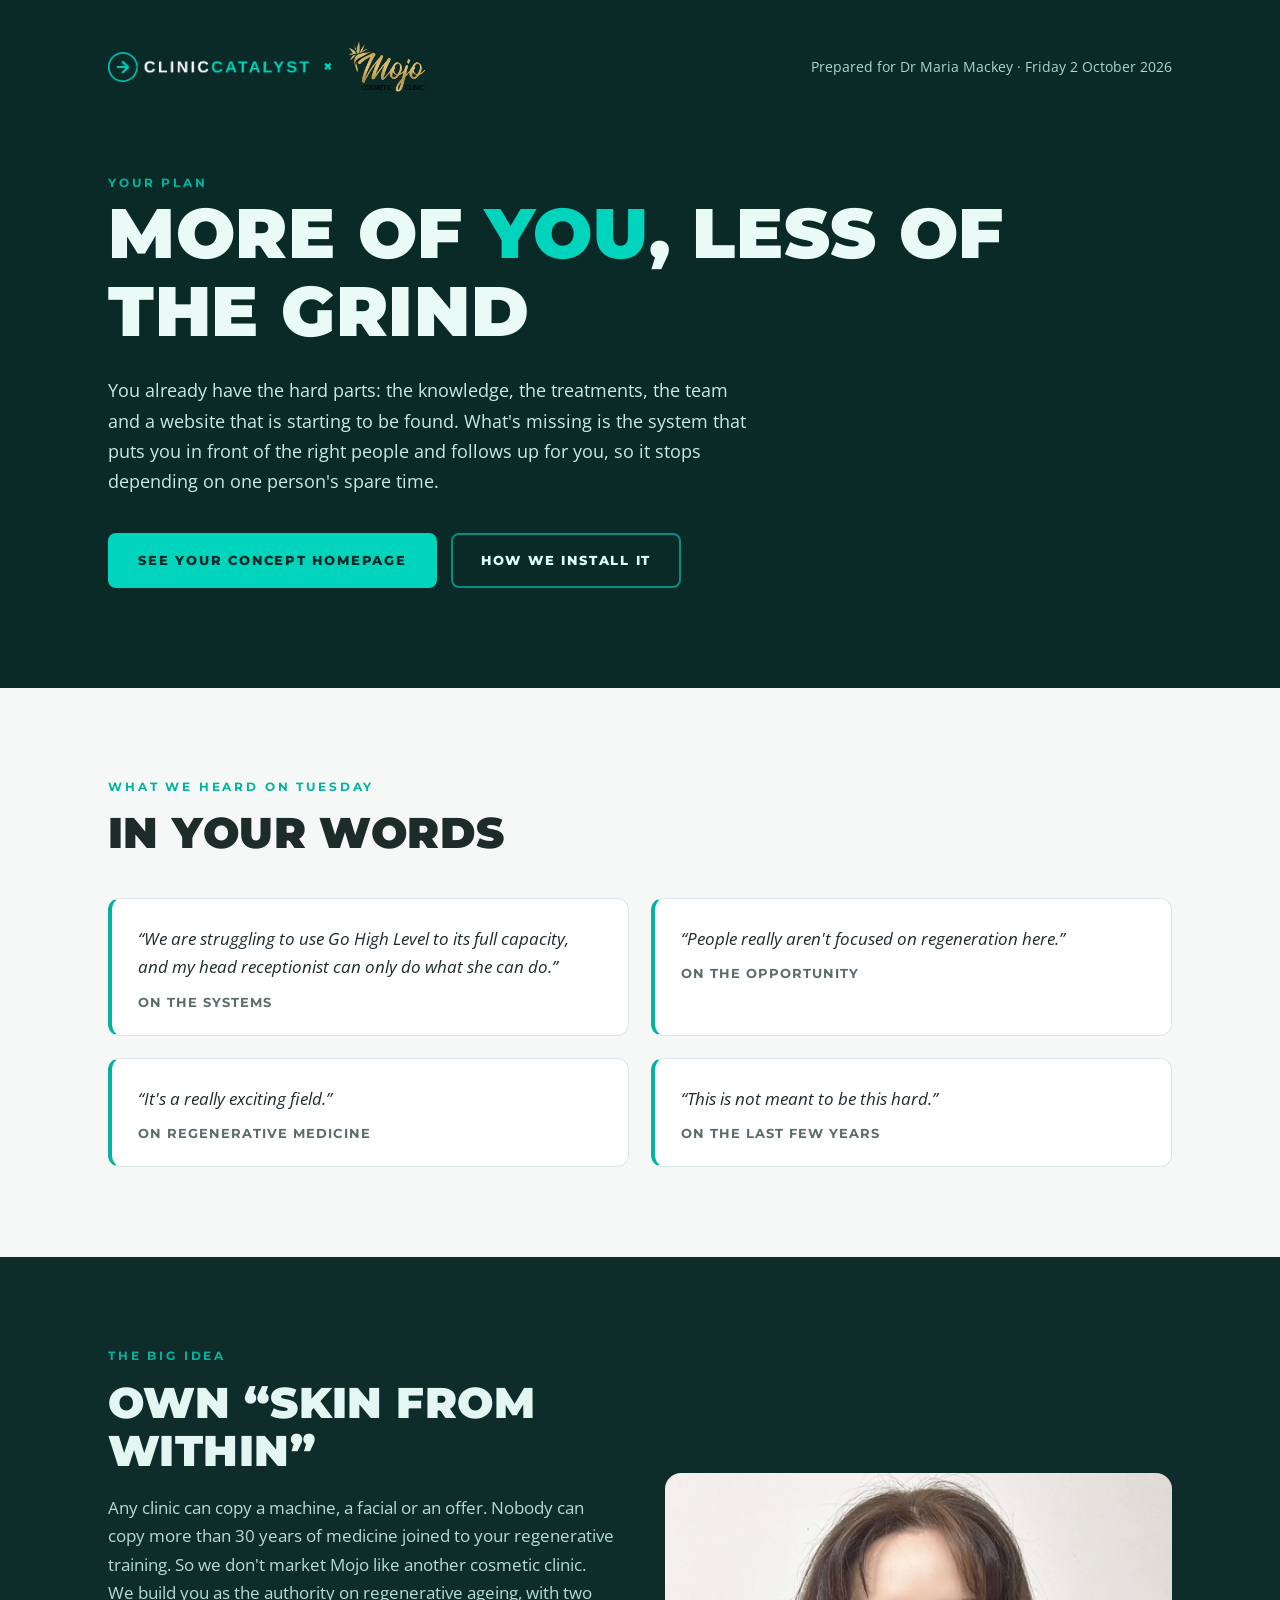
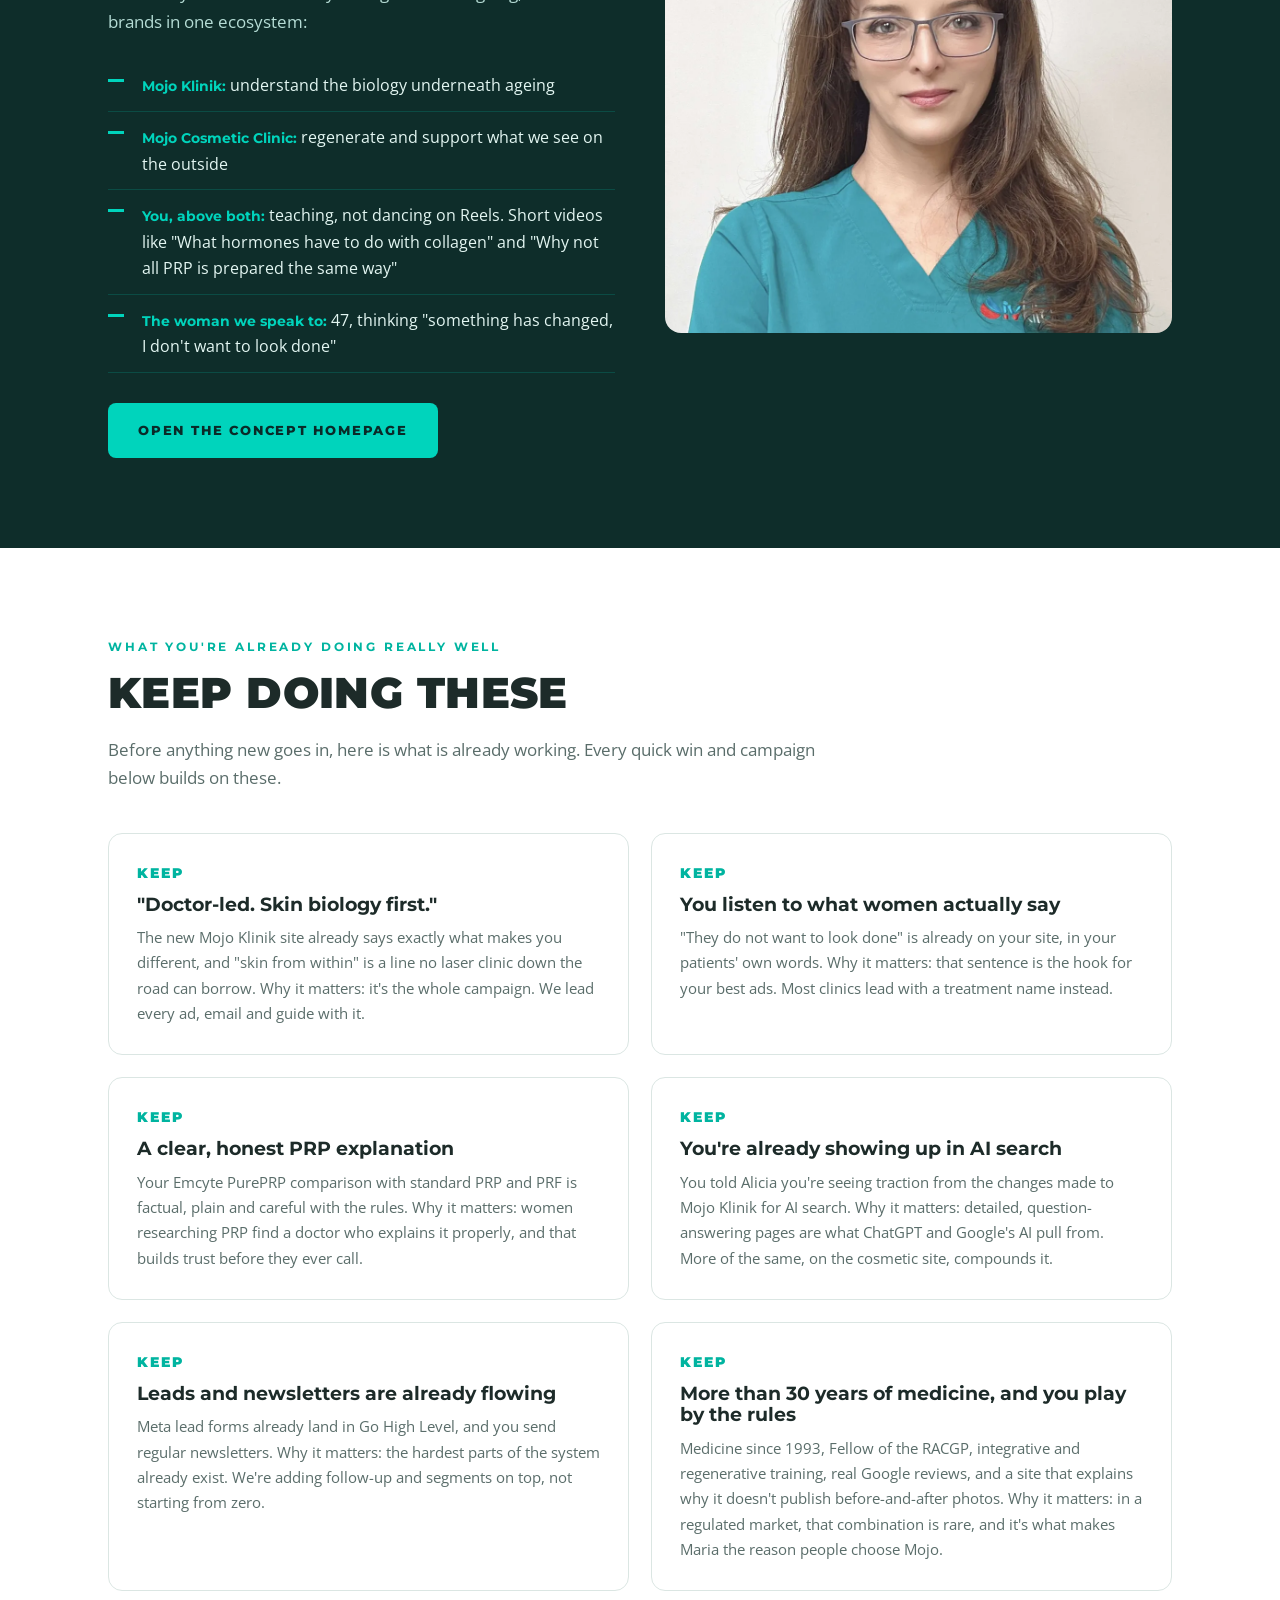
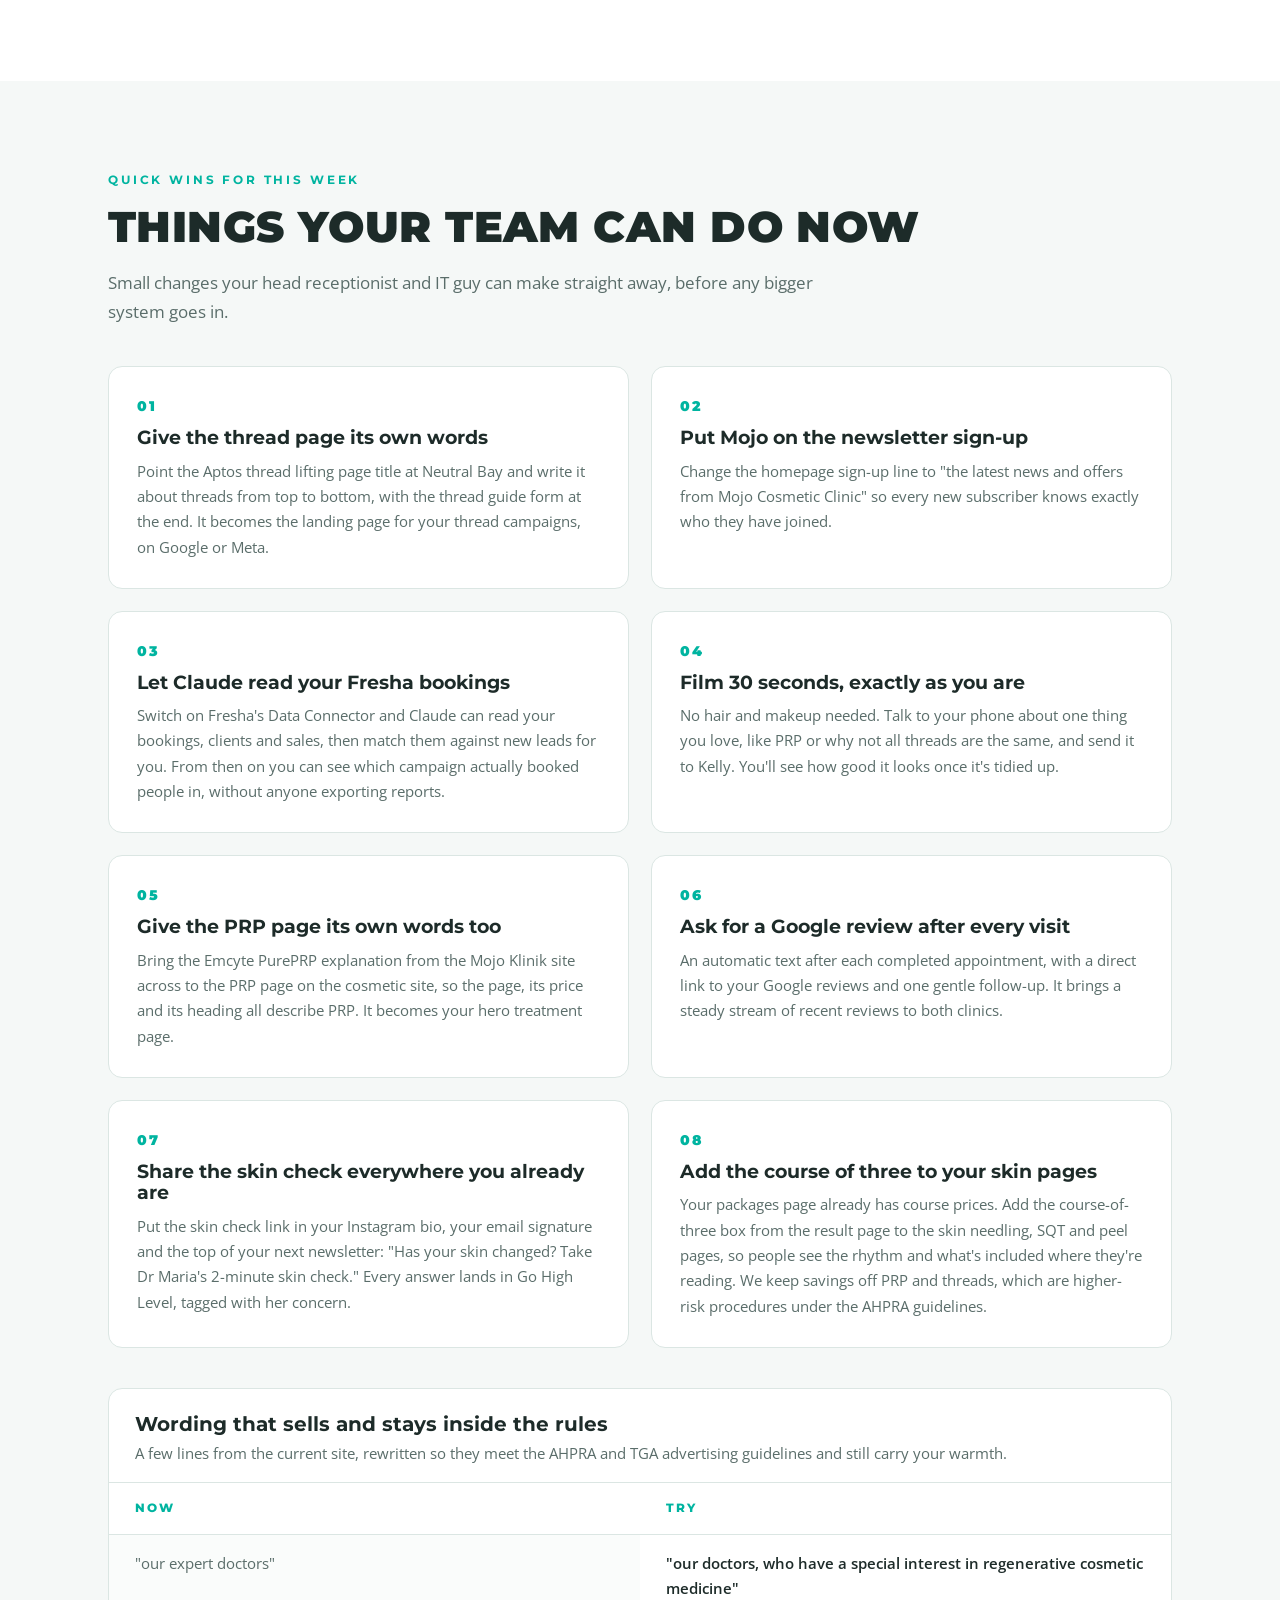
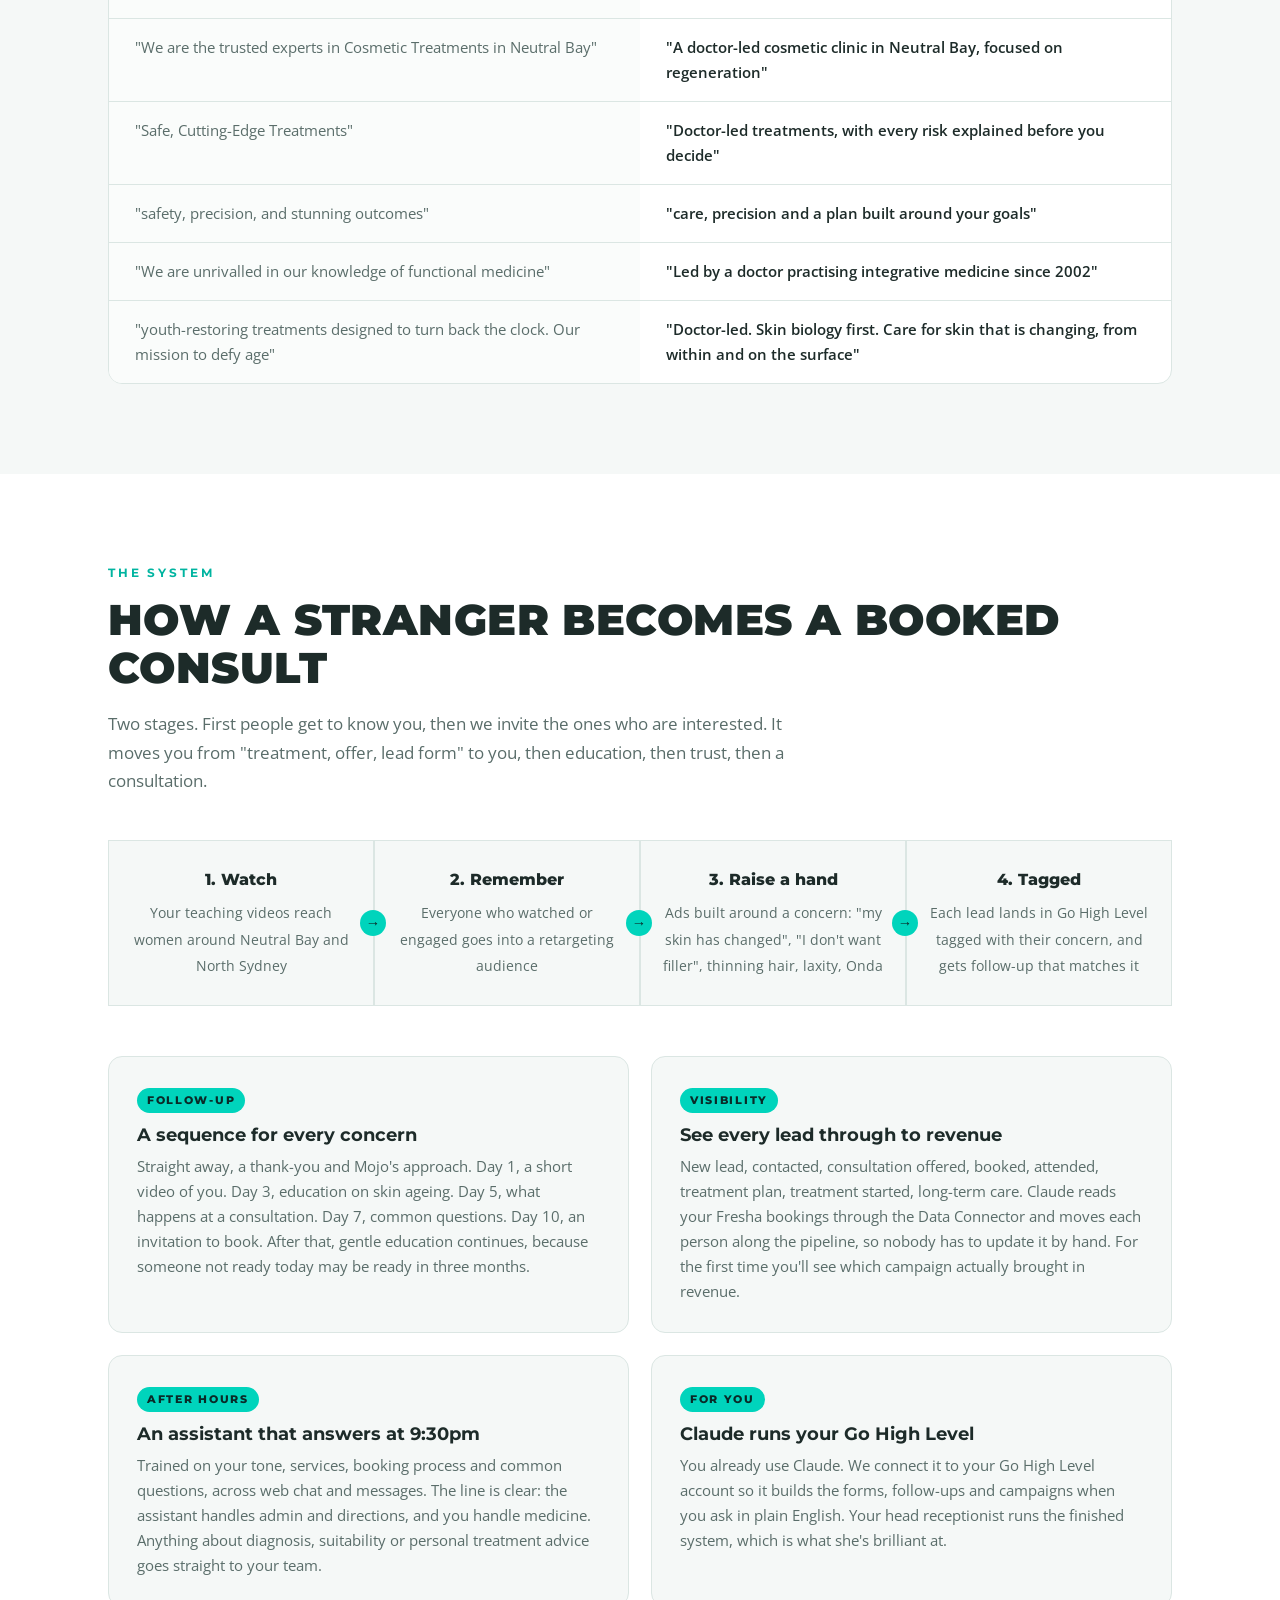
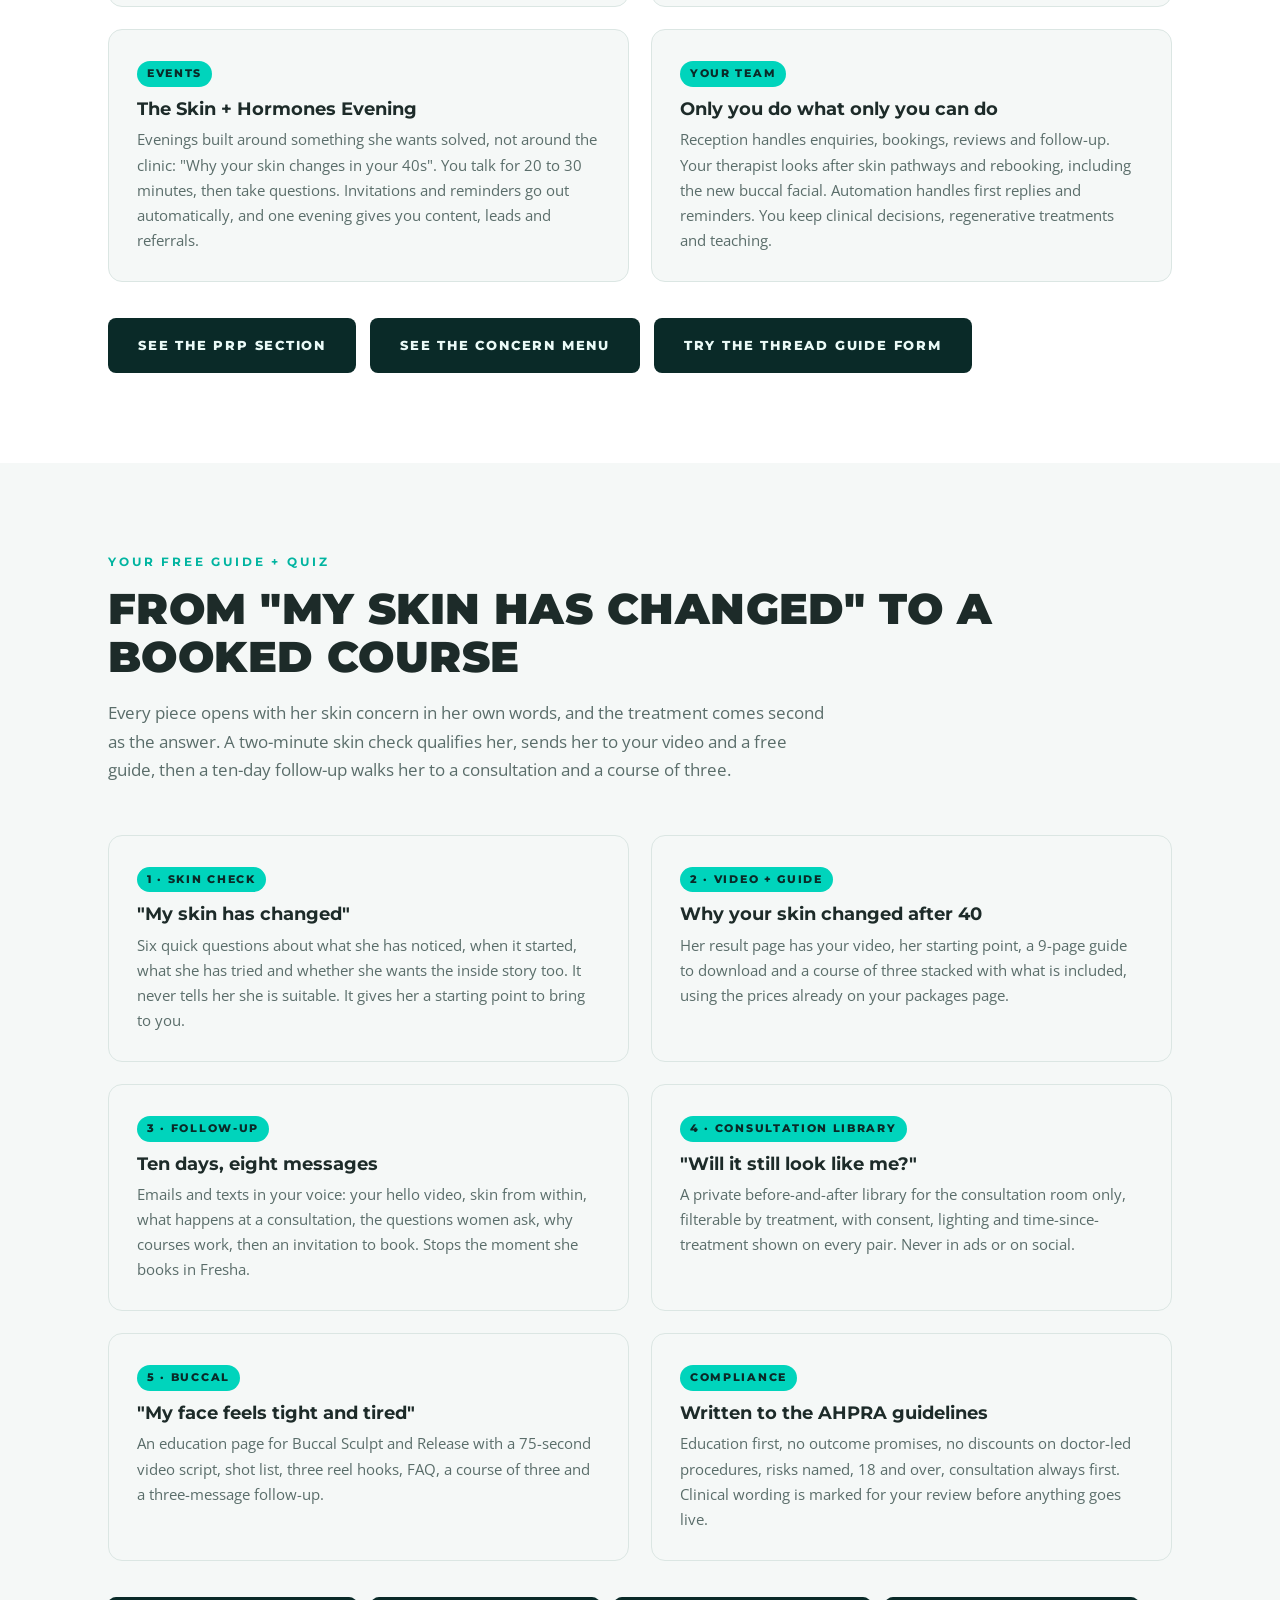
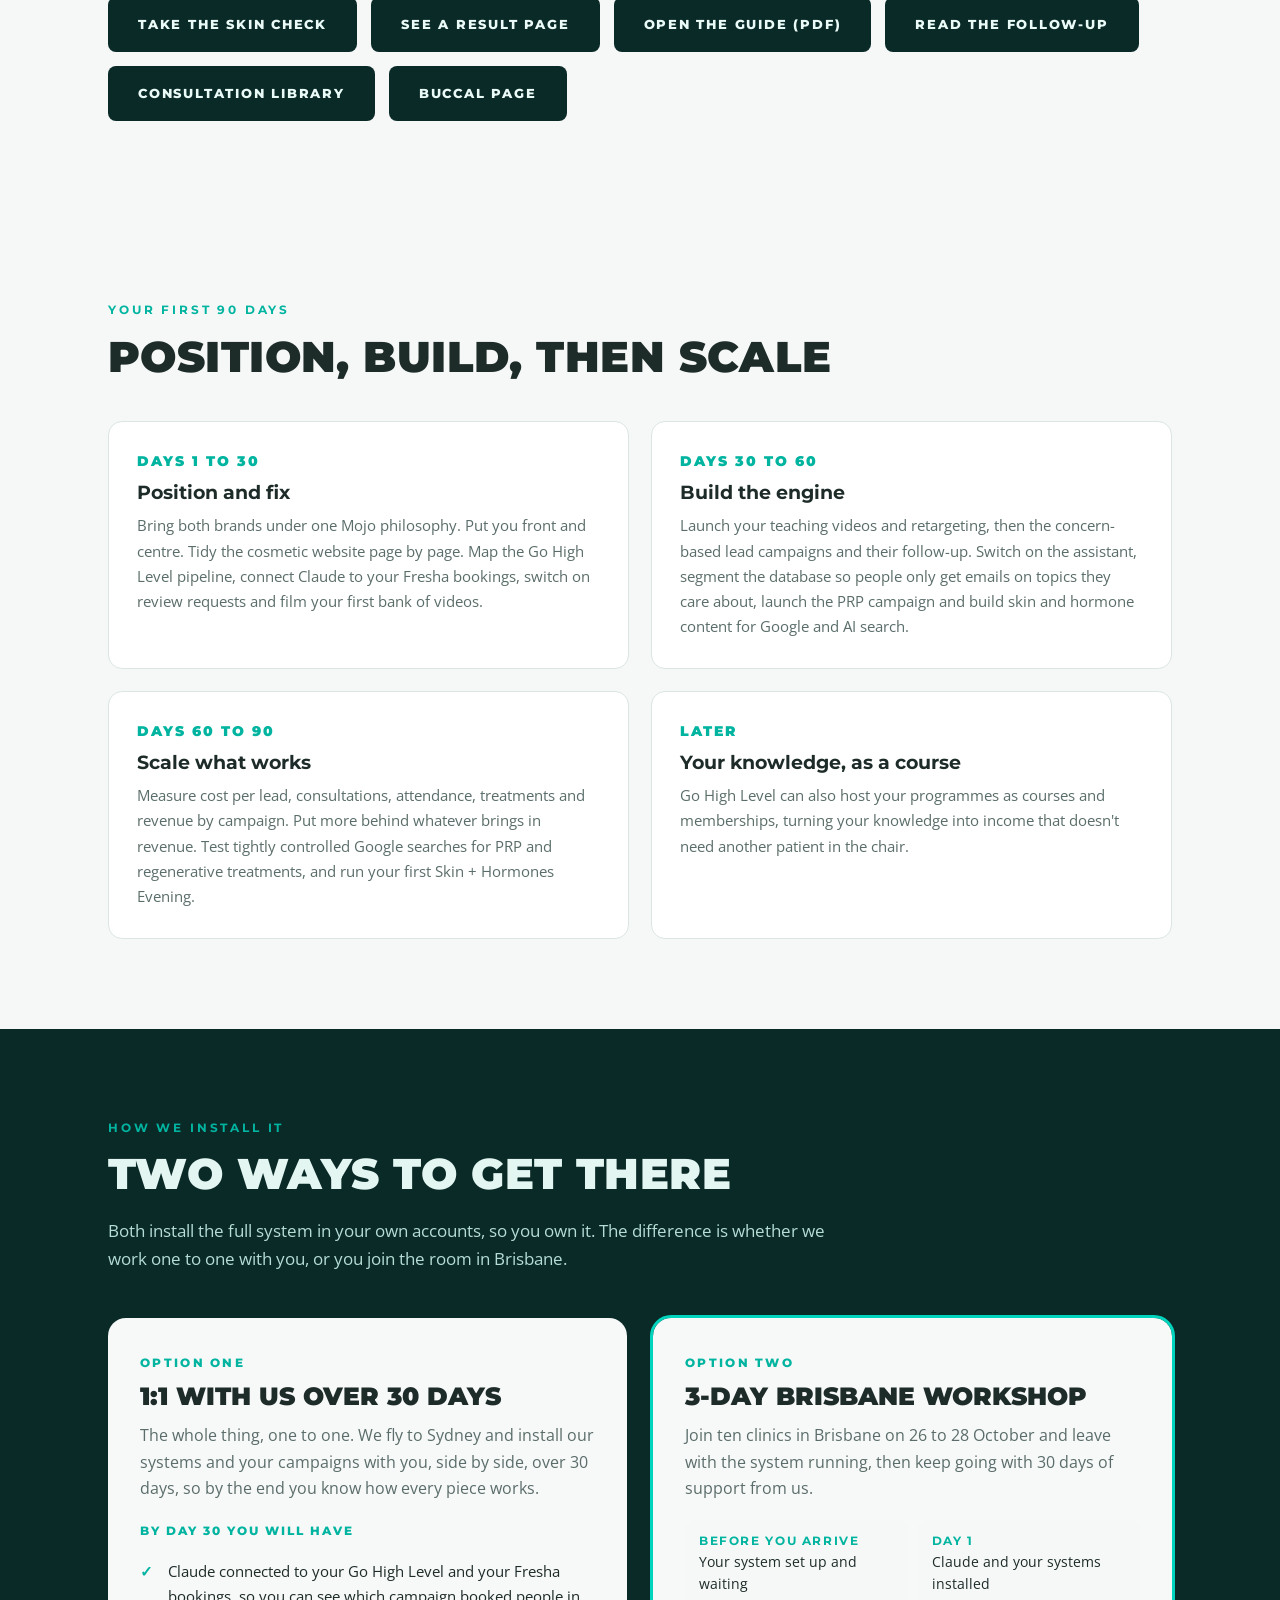
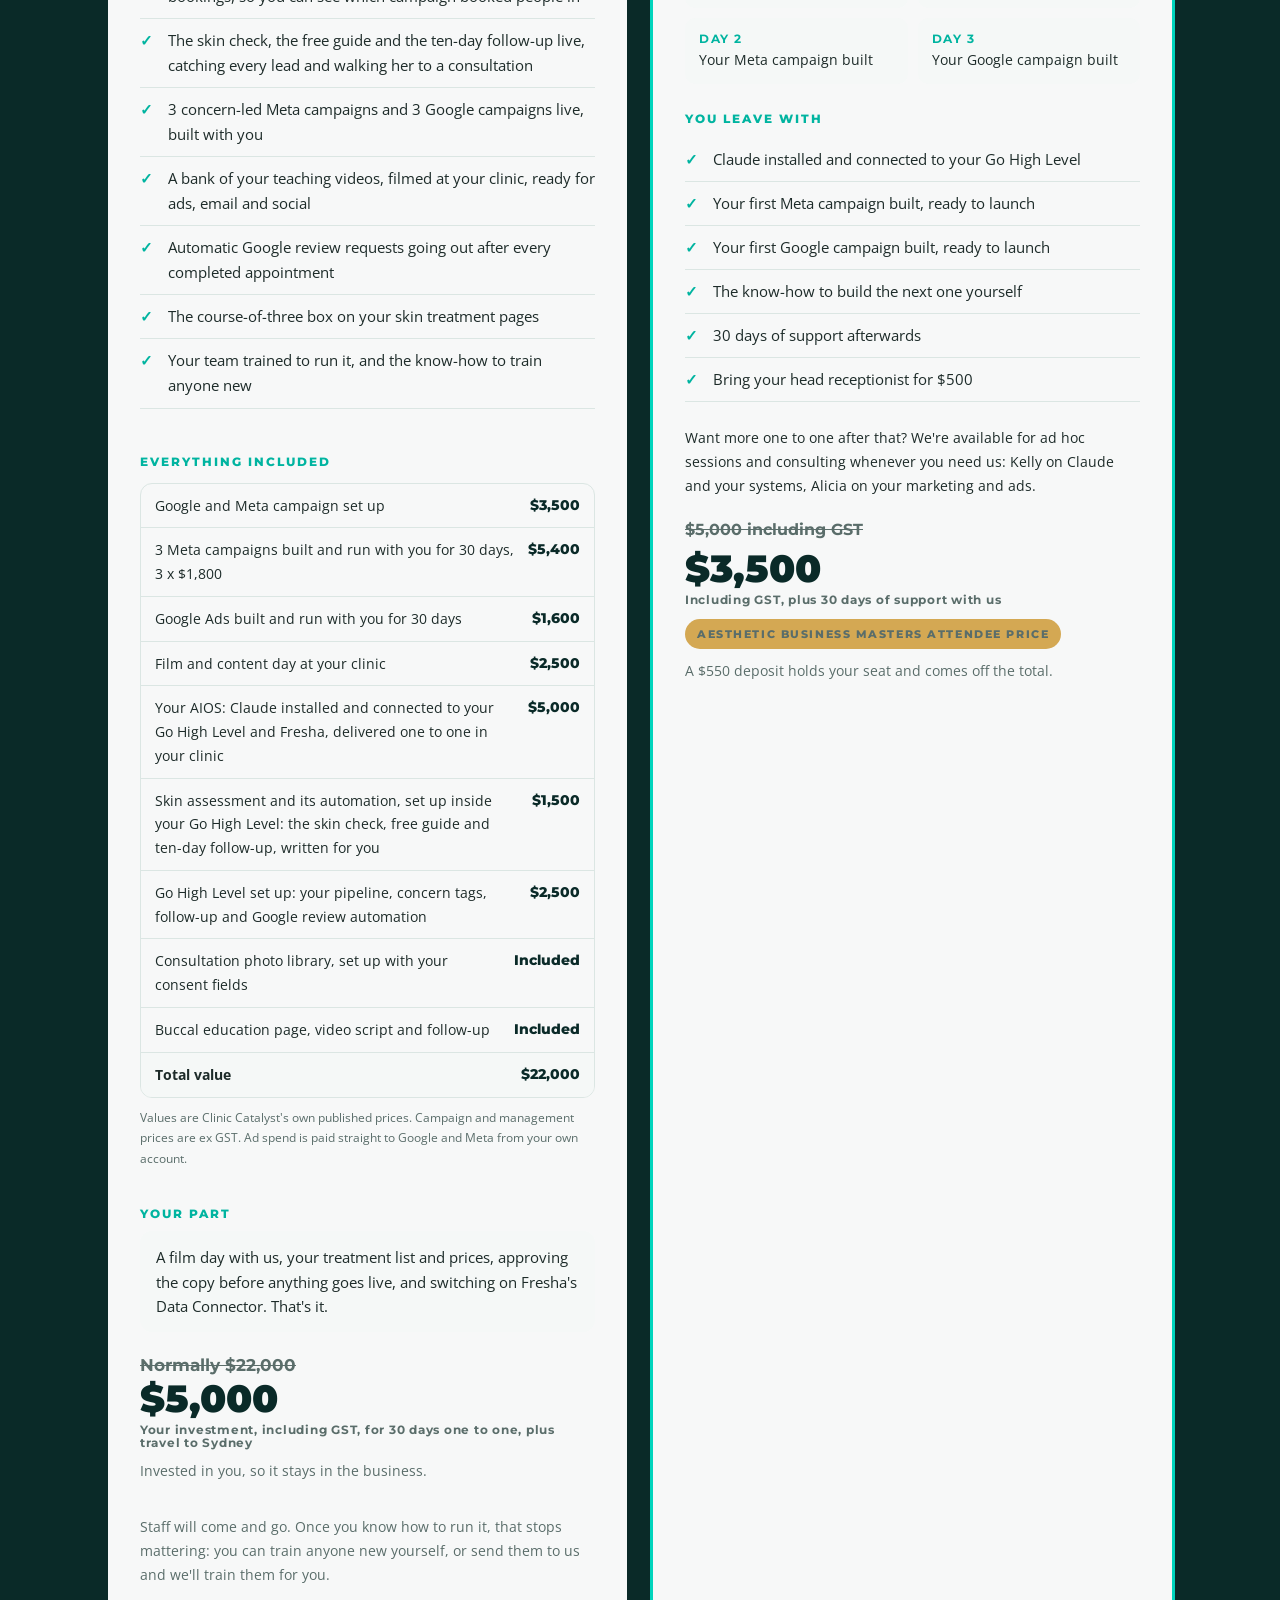
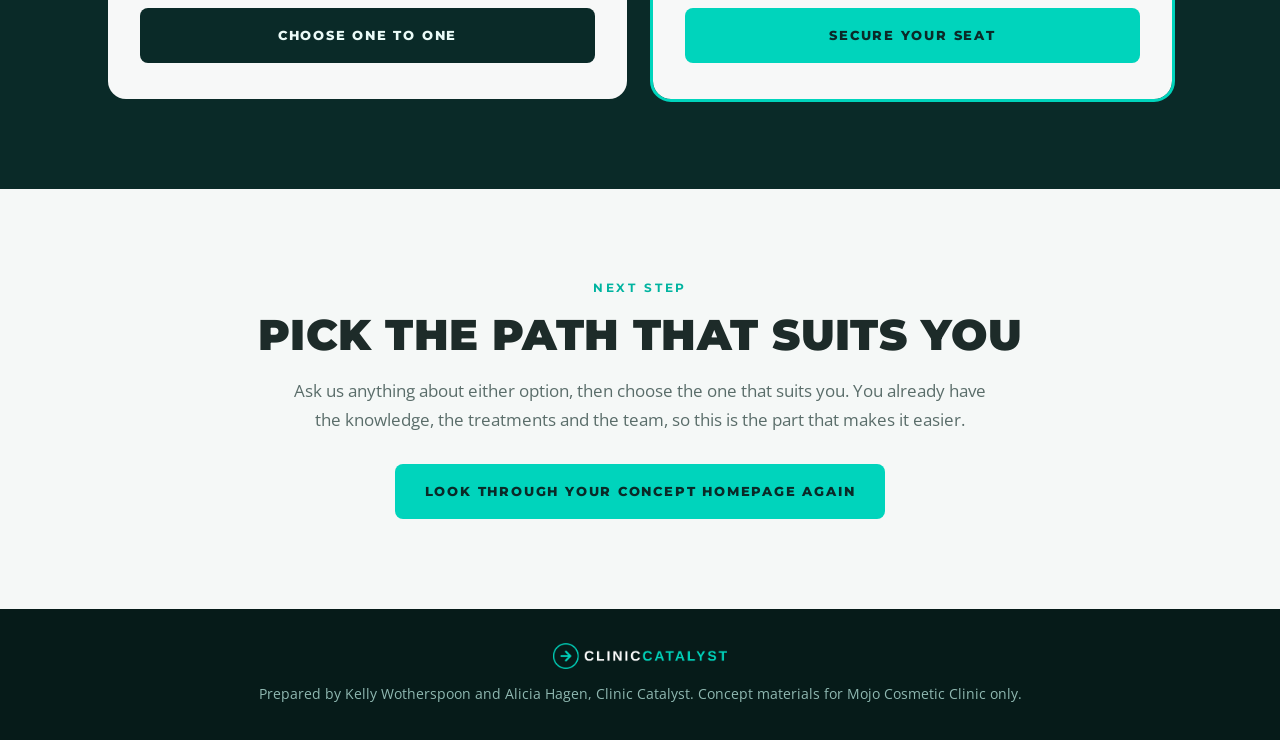
==== commit 46368335: "Remove stale 'on Friday' wording from plan page Co-Authored-By: Claude Opus 5.5 <noreply@anthropic.c" ====
--- a/index.html
+++ b/index.html
@@ -356,7 +356,7 @@
         <div class="price">$5,000<small>Your investment, including GST, for 30 days one to one, plus travel to Sydney</small></div>
         <p class="price-note">Invested in you, so it stays in the business.</p>
         <p class="price-note">Staff will come and go. Once you know how to run it, that stops mattering: you can train anyone new yourself, or send them to us and we'll train them for you.</p>
-        <a class="btn btn-dark" href="#next">Choose this on Friday</a>
+        <a class="btn btn-dark" href="#next">Choose one to one</a>
       </div>
       <div class="opt rec reveal">
         <div class="label">Option two</div>
@@ -392,7 +392,7 @@
   <div class="wrap">
     <div class="kicker">Next step</div>
     <h2 class="reveal">Pick the path that suits you</h2>
-    <p class="lead reveal">We'll go through both options on Friday and answer every question. You already have the knowledge, the treatments and the team, so this is the part that makes it easier.</p>
+    <p class="lead reveal">Ask us anything about either option, then choose the one that suits you. You already have the knowledge, the treatments and the team, so this is the part that makes it easier.</p>
     <a class="btn btn-teal reveal" href="website.html">Look through your concept homepage again</a>
   </div>
 </section>
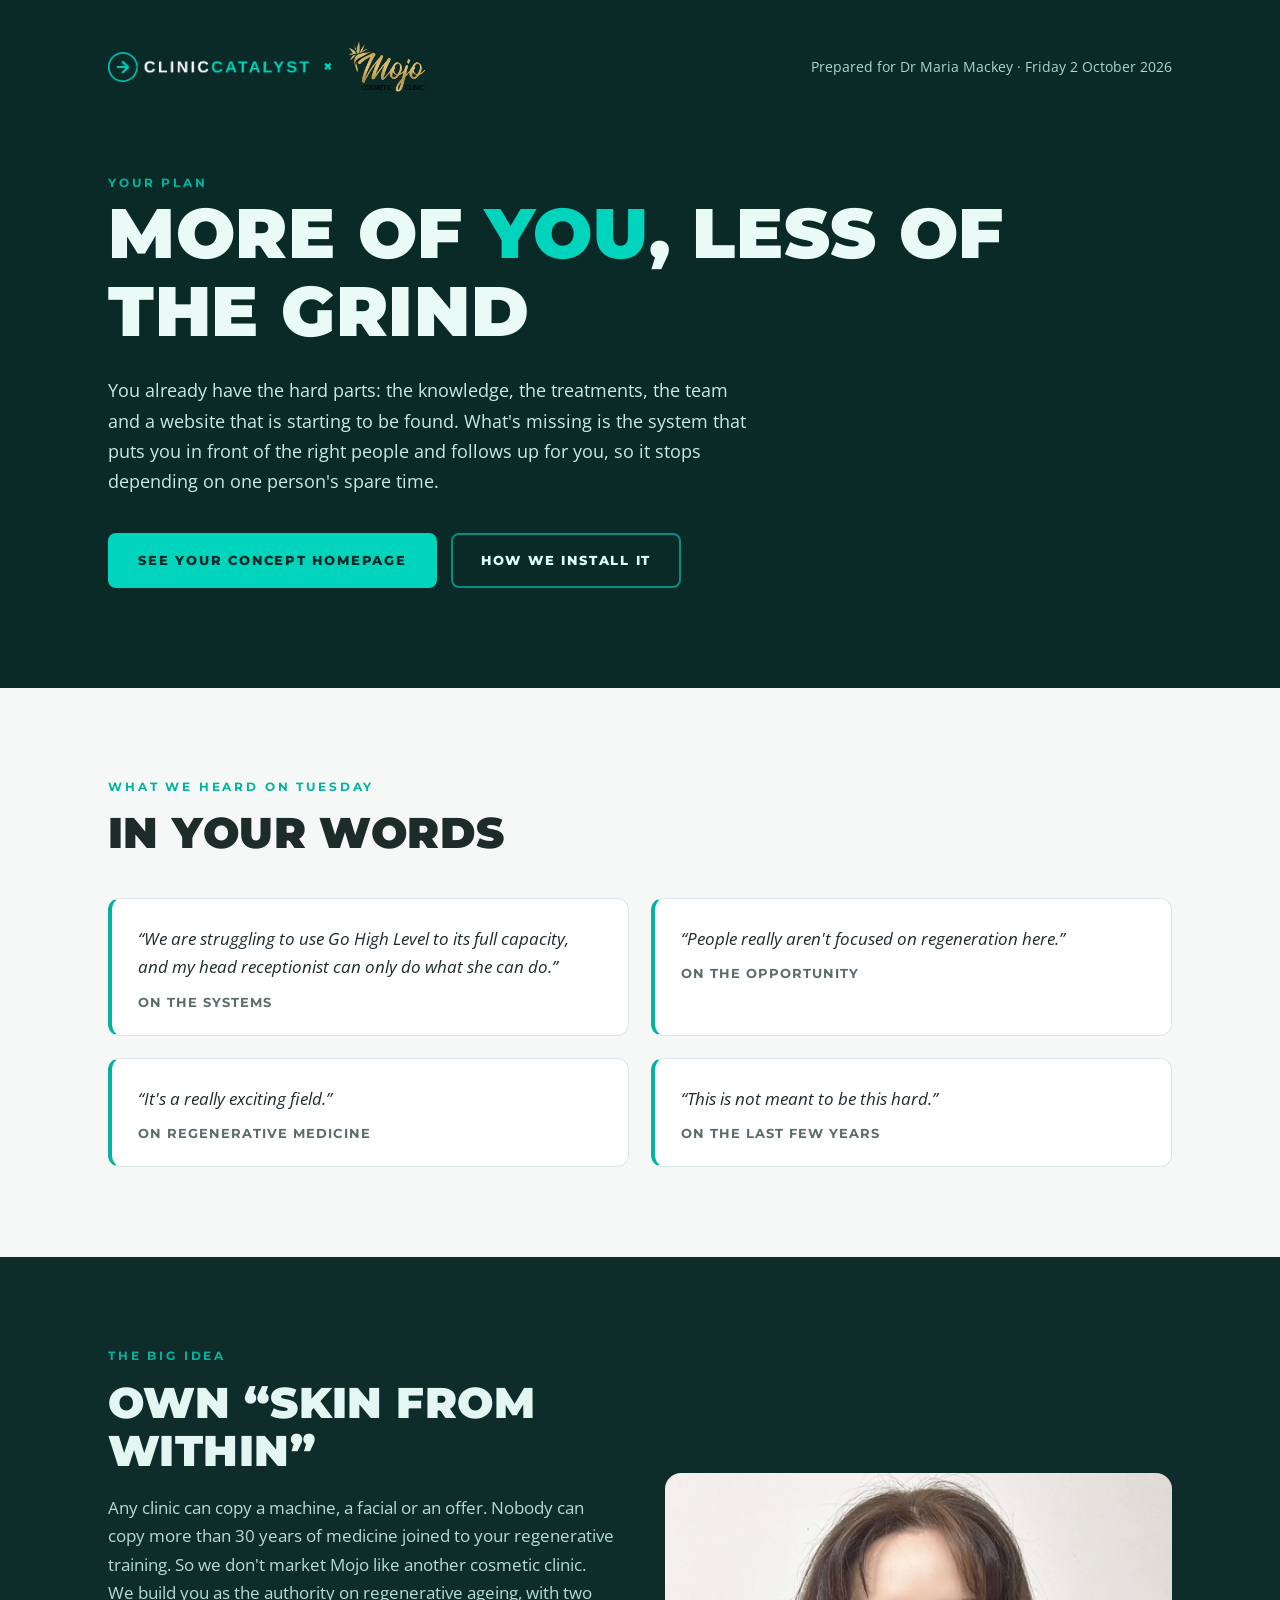
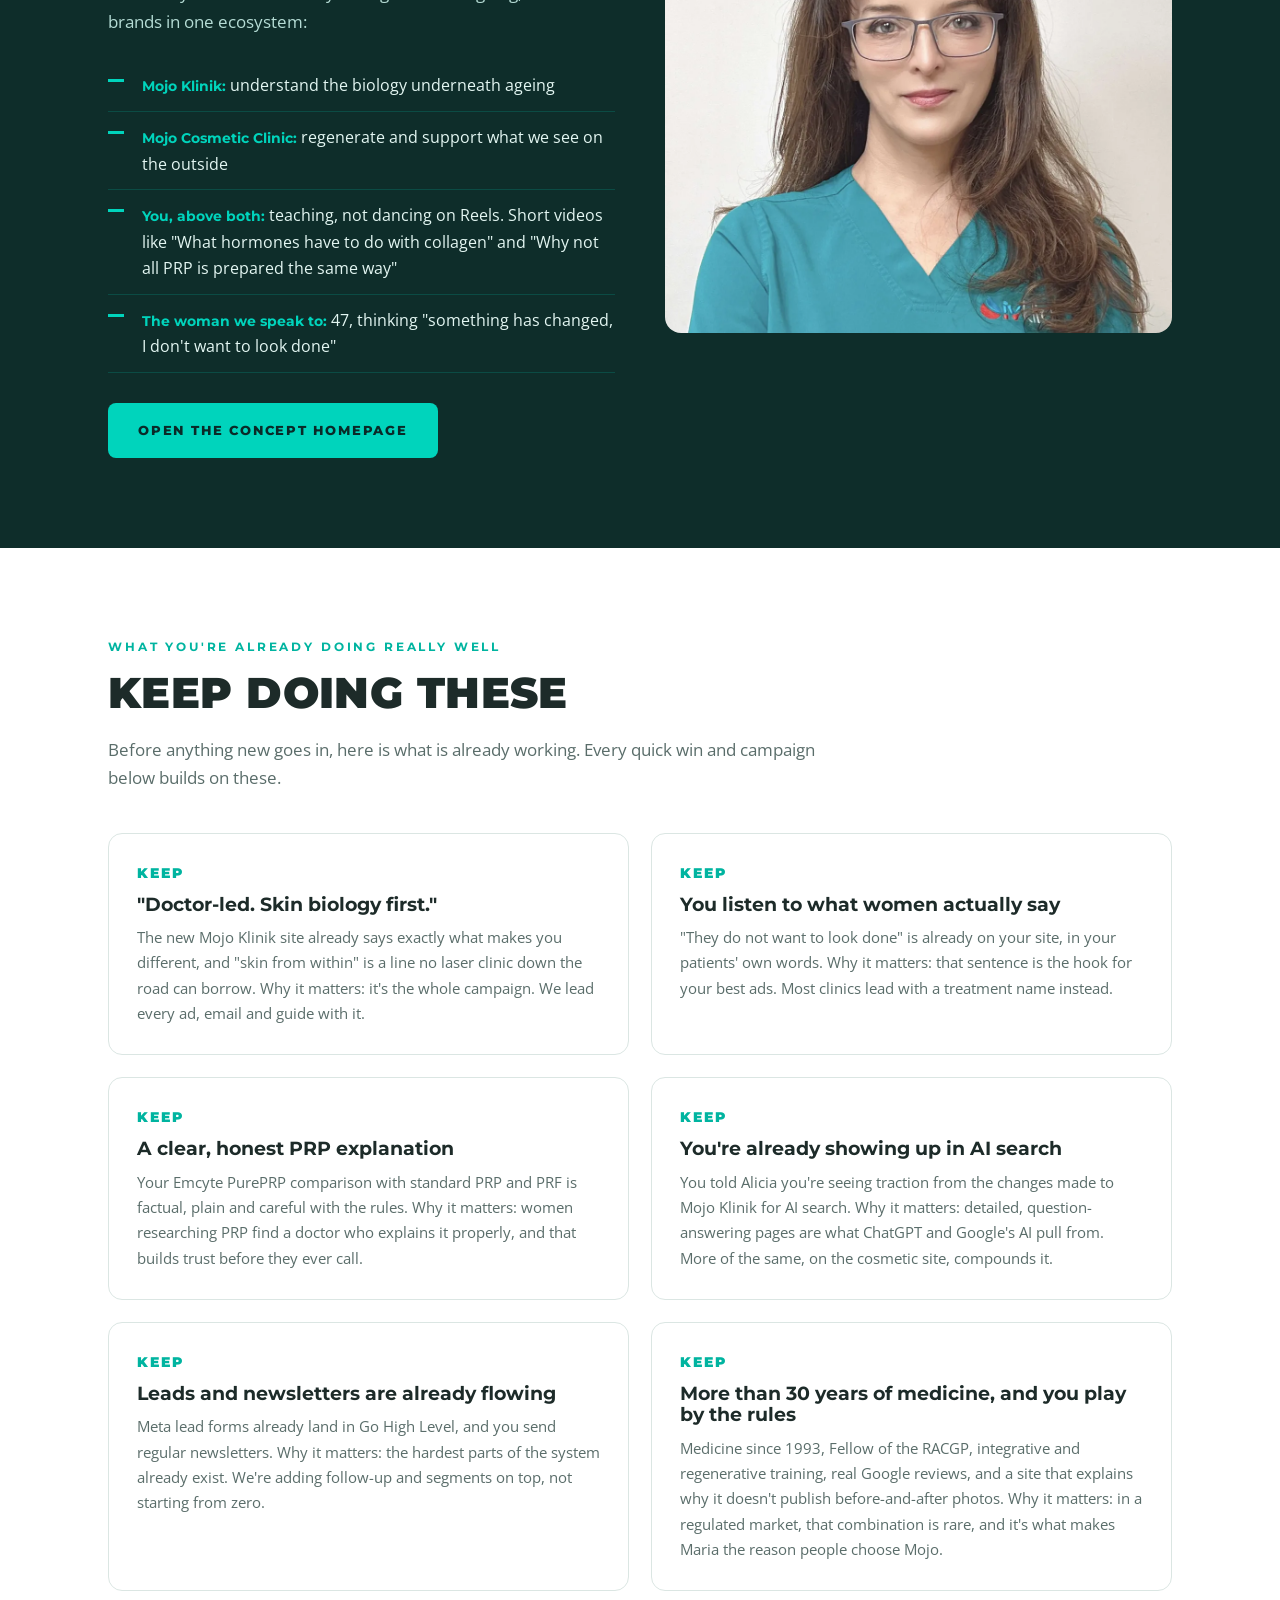
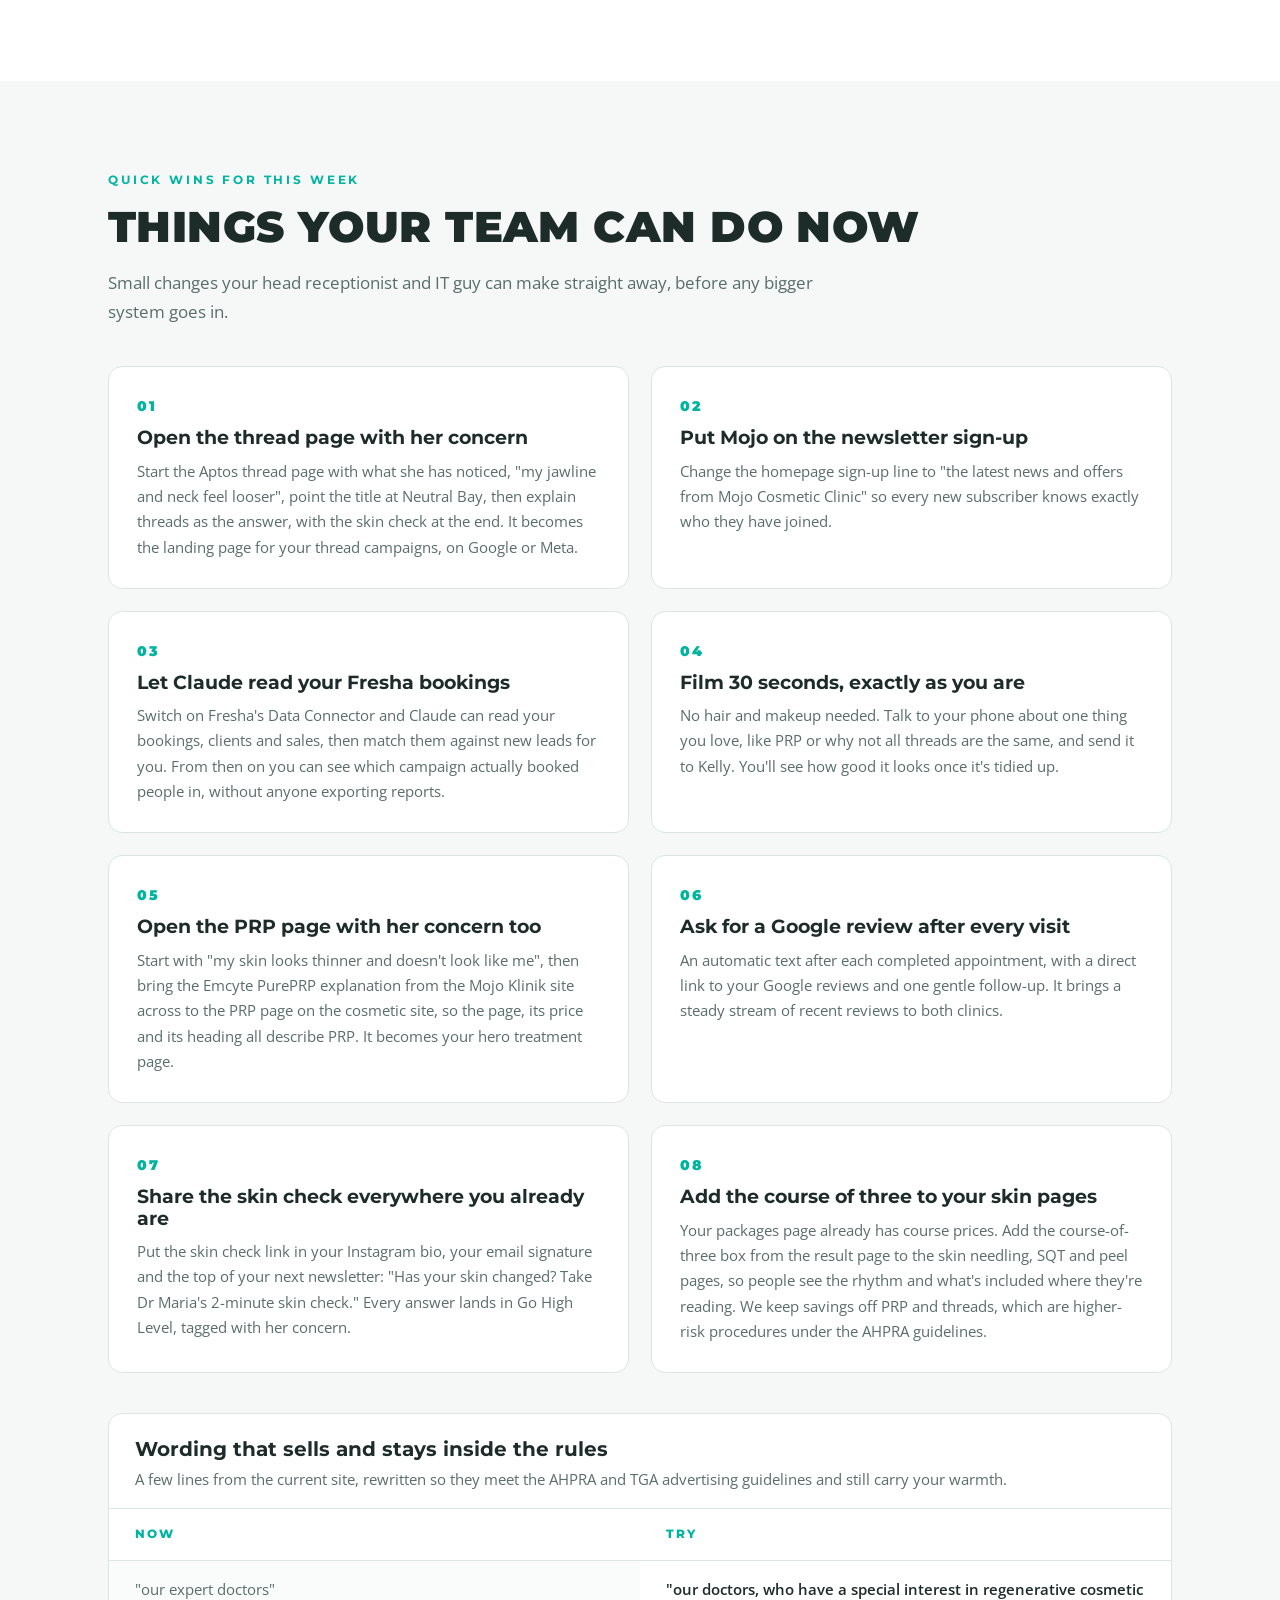
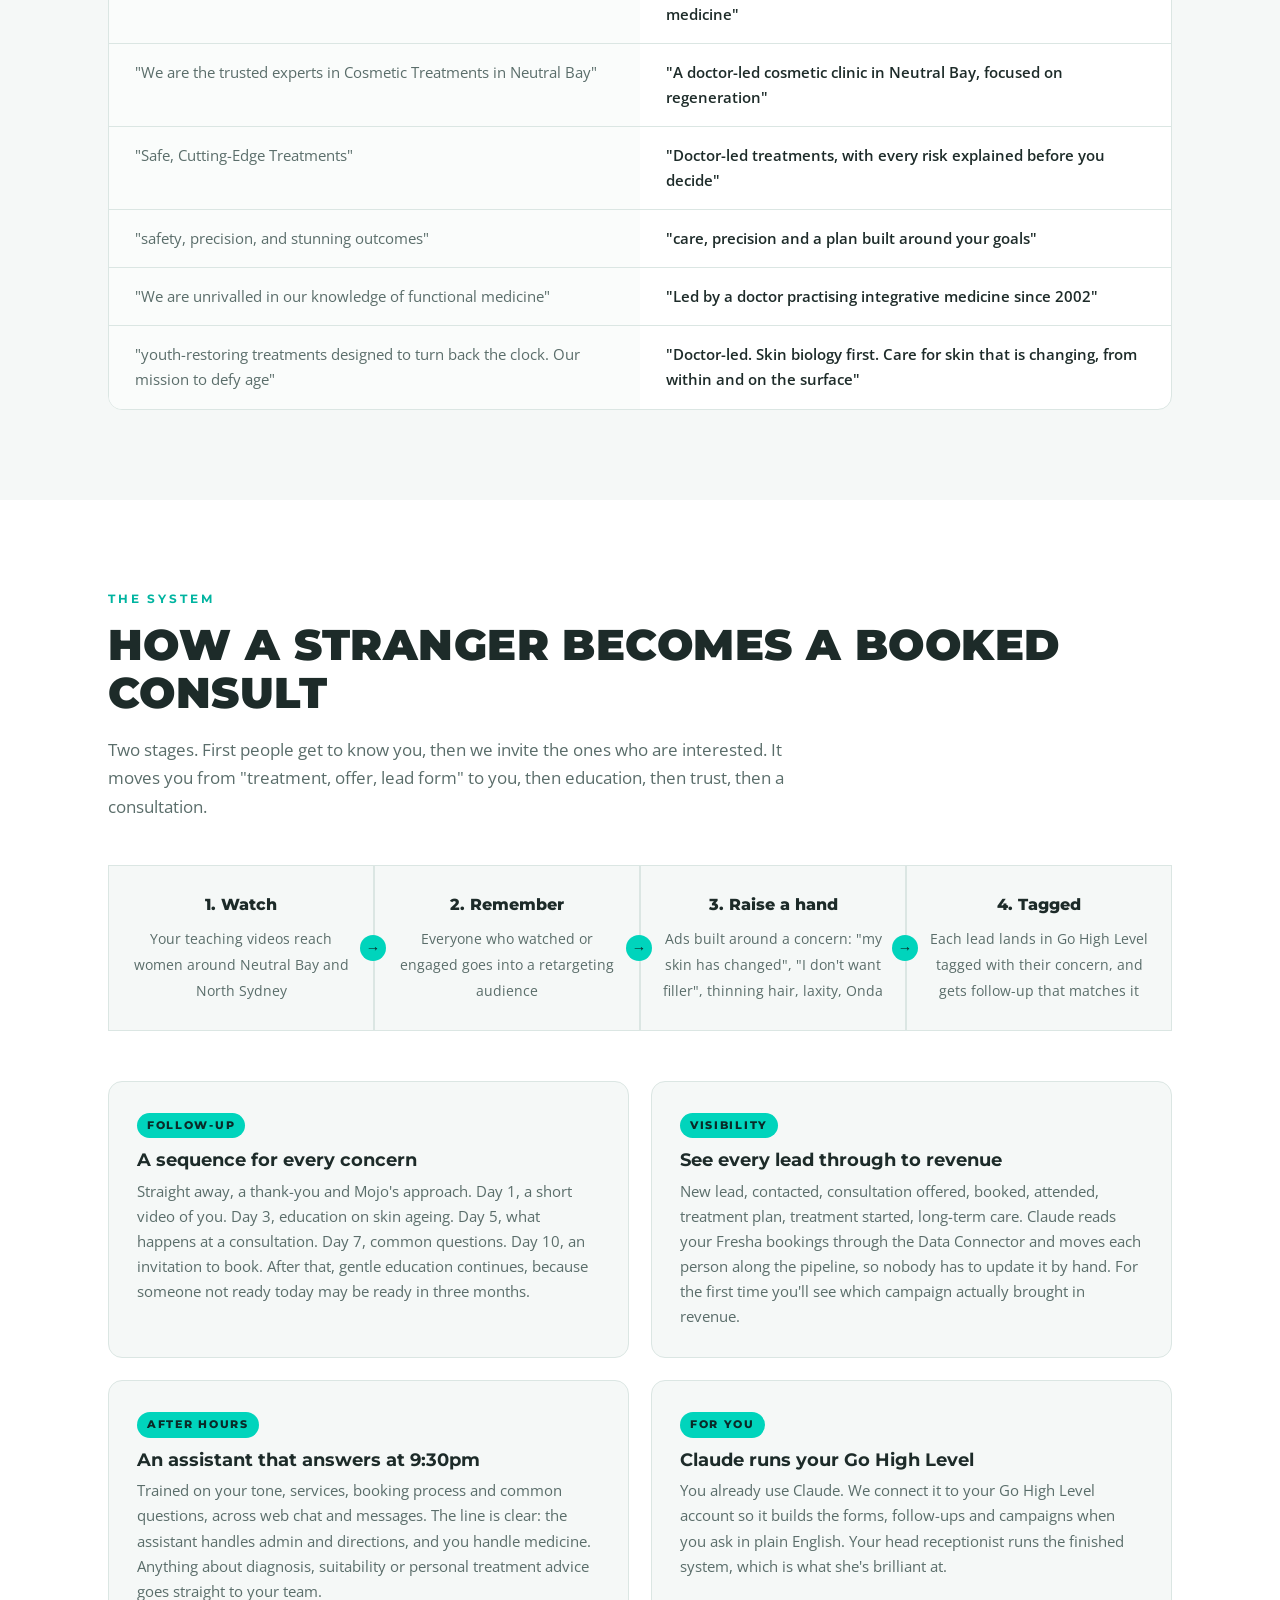
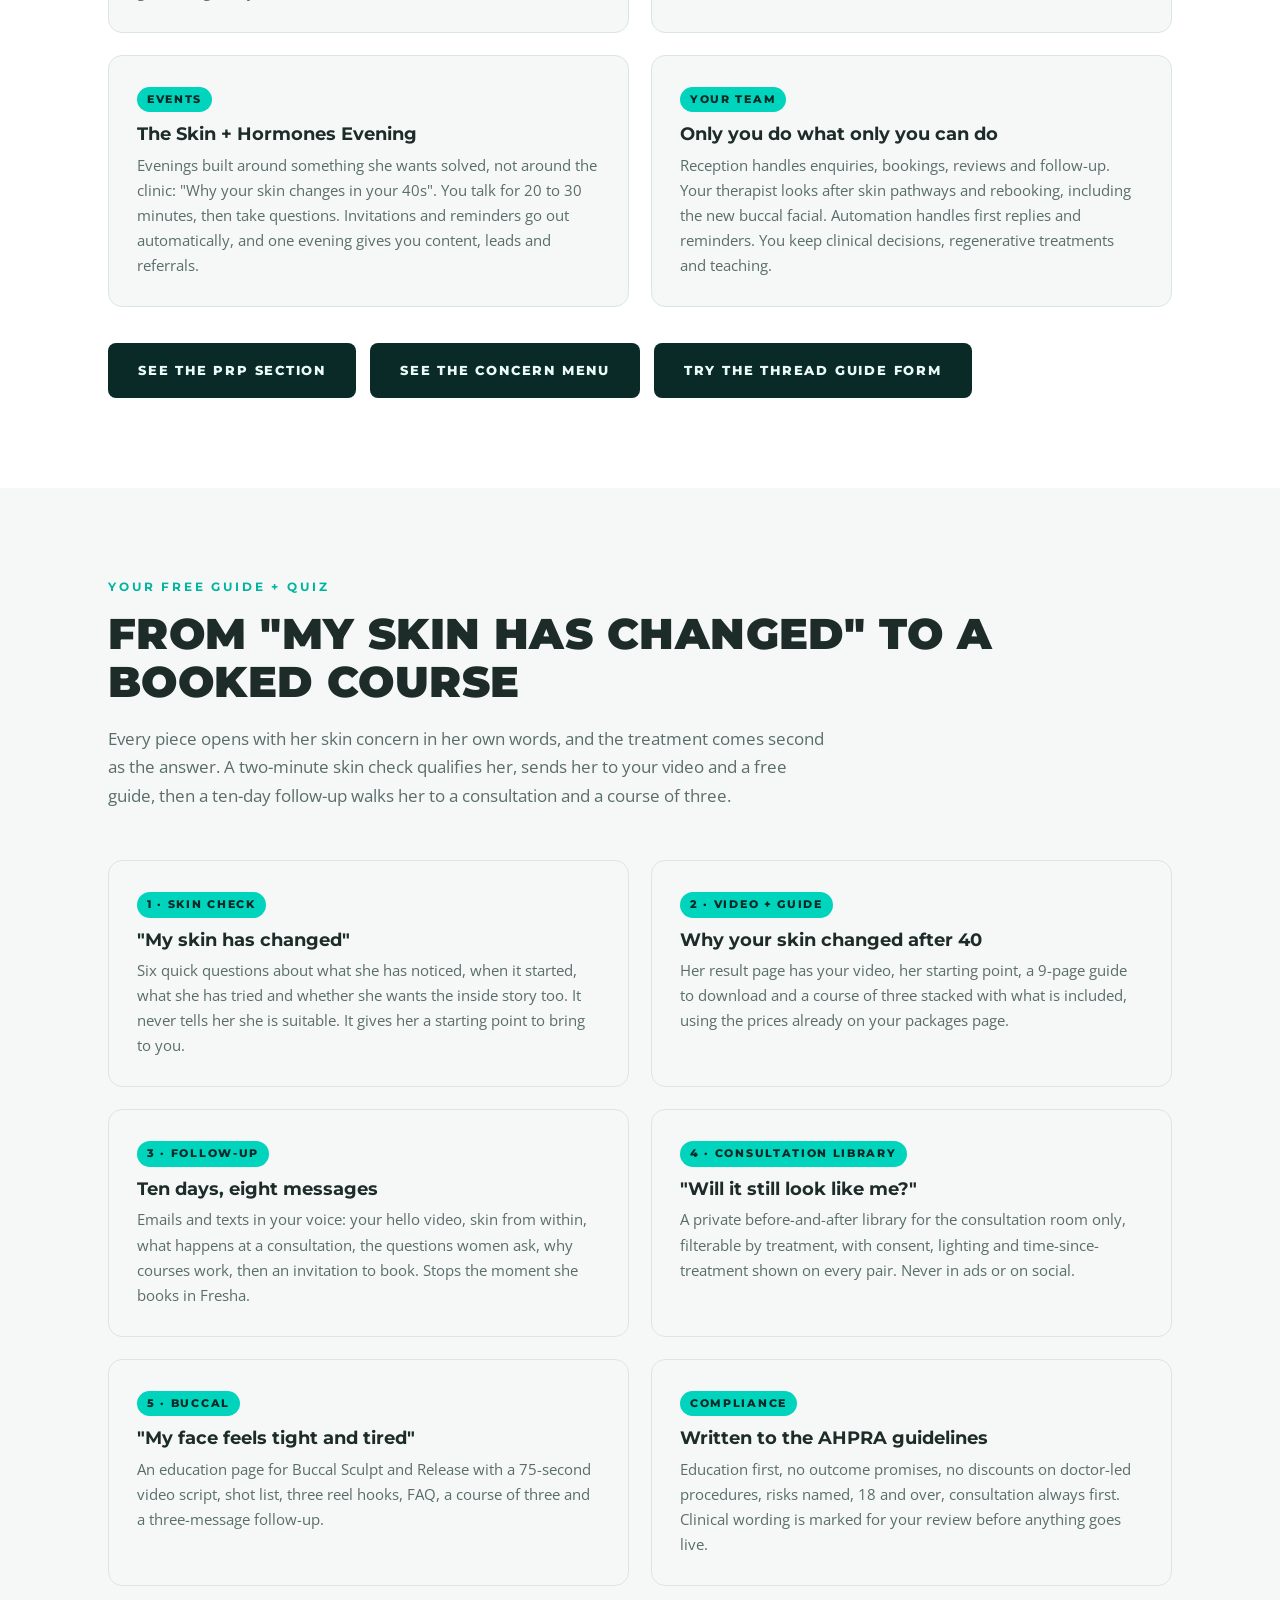
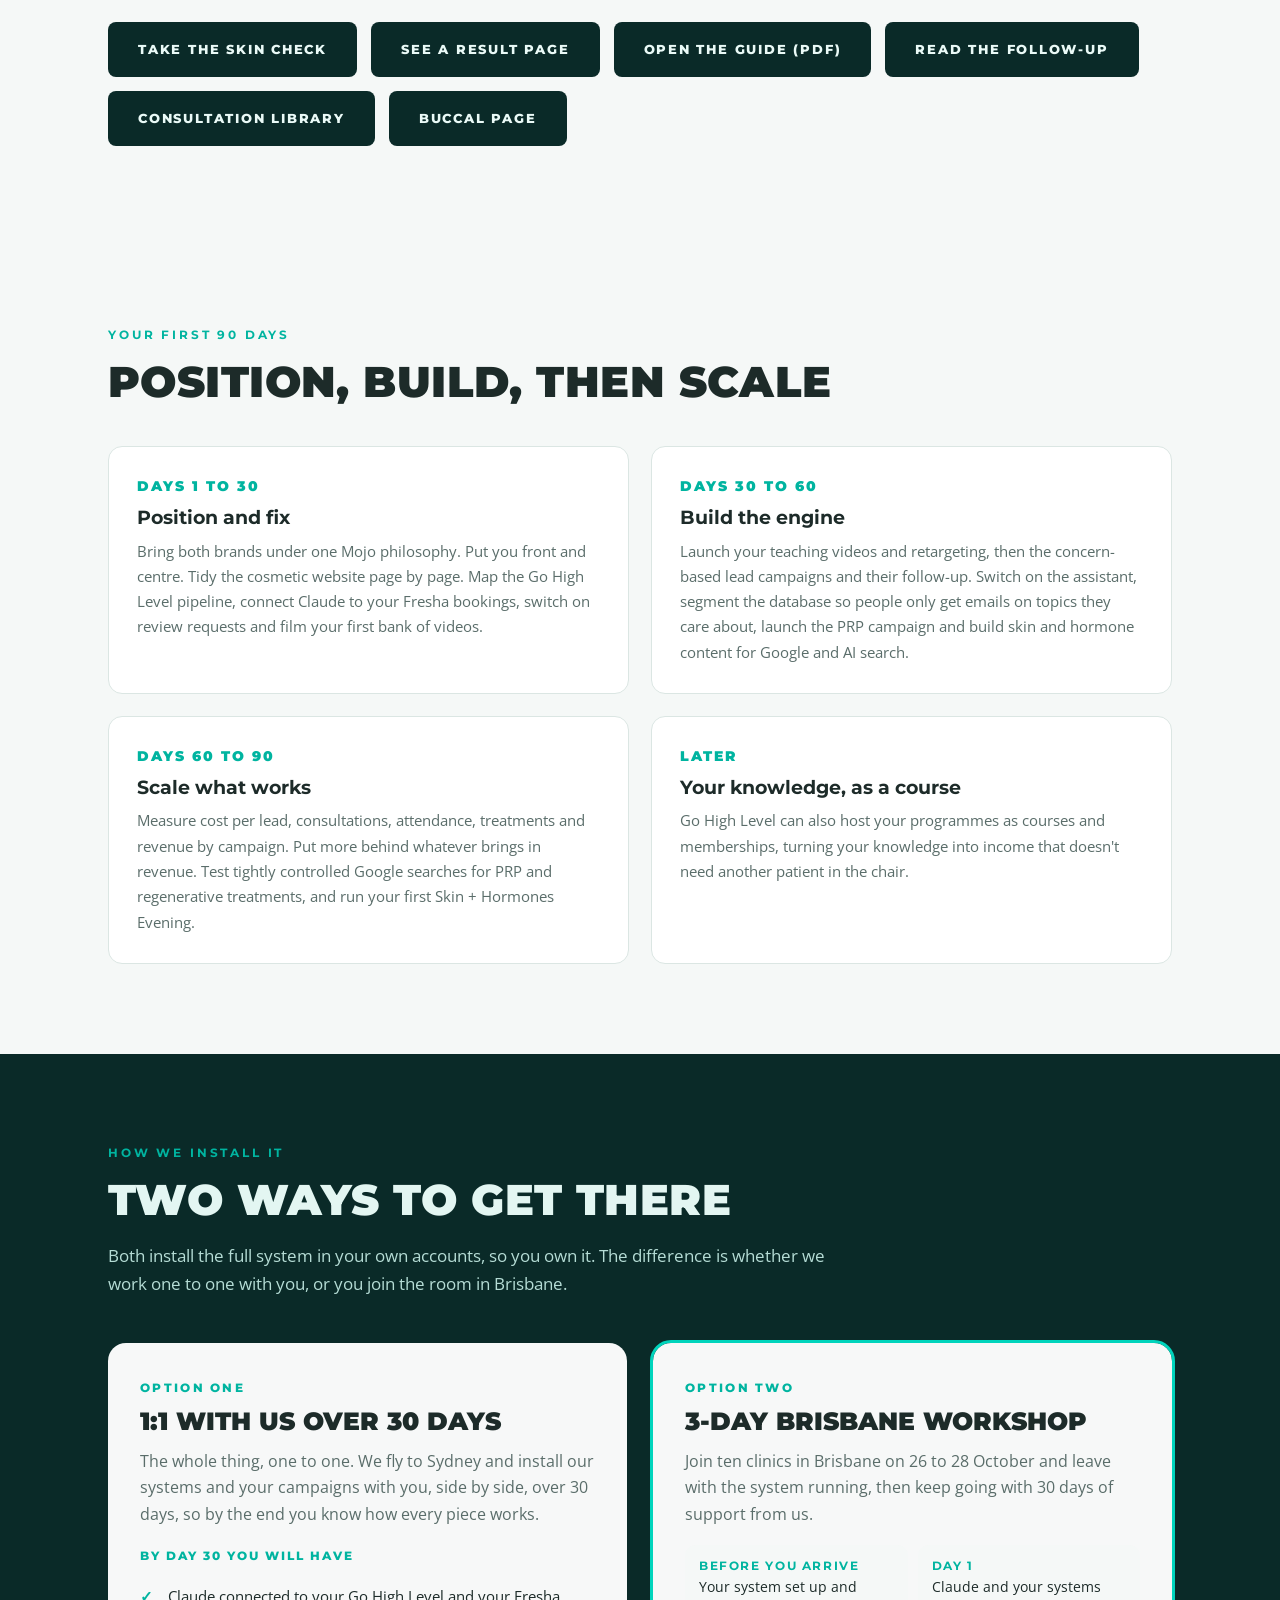
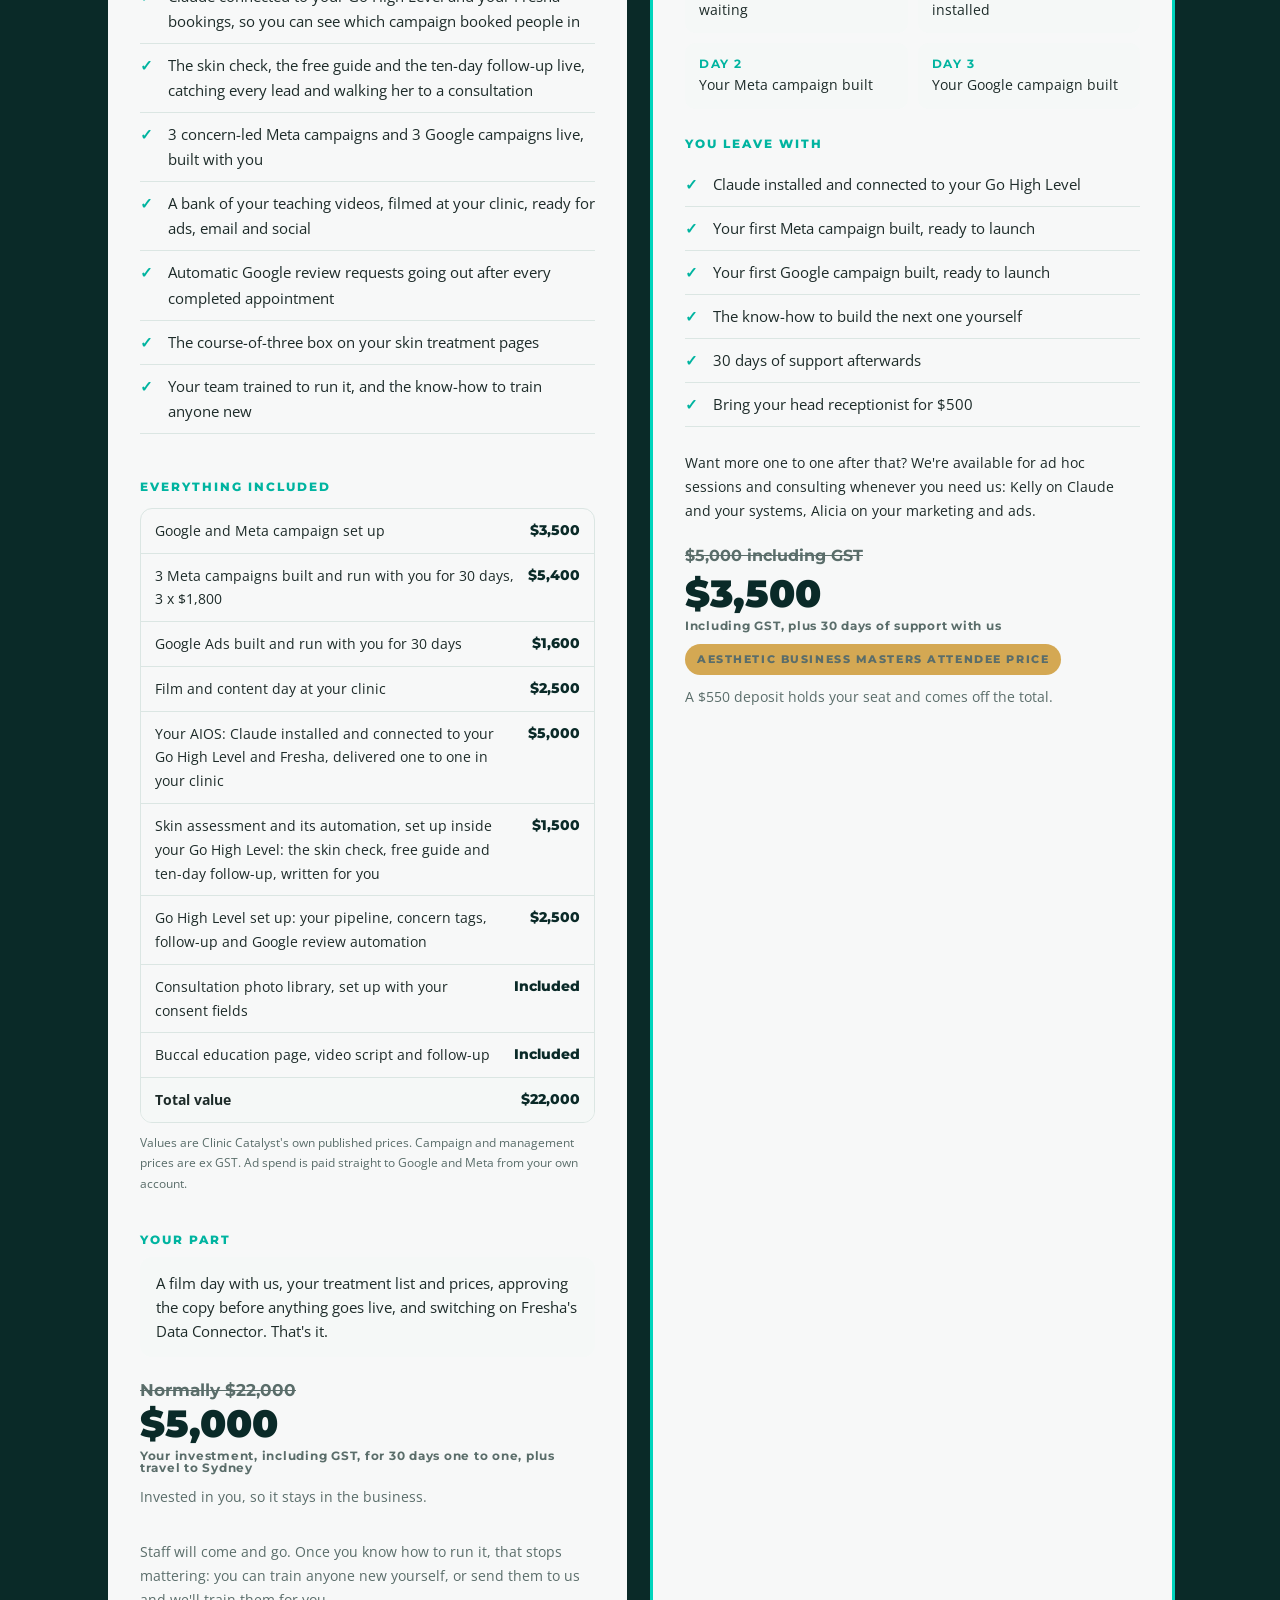
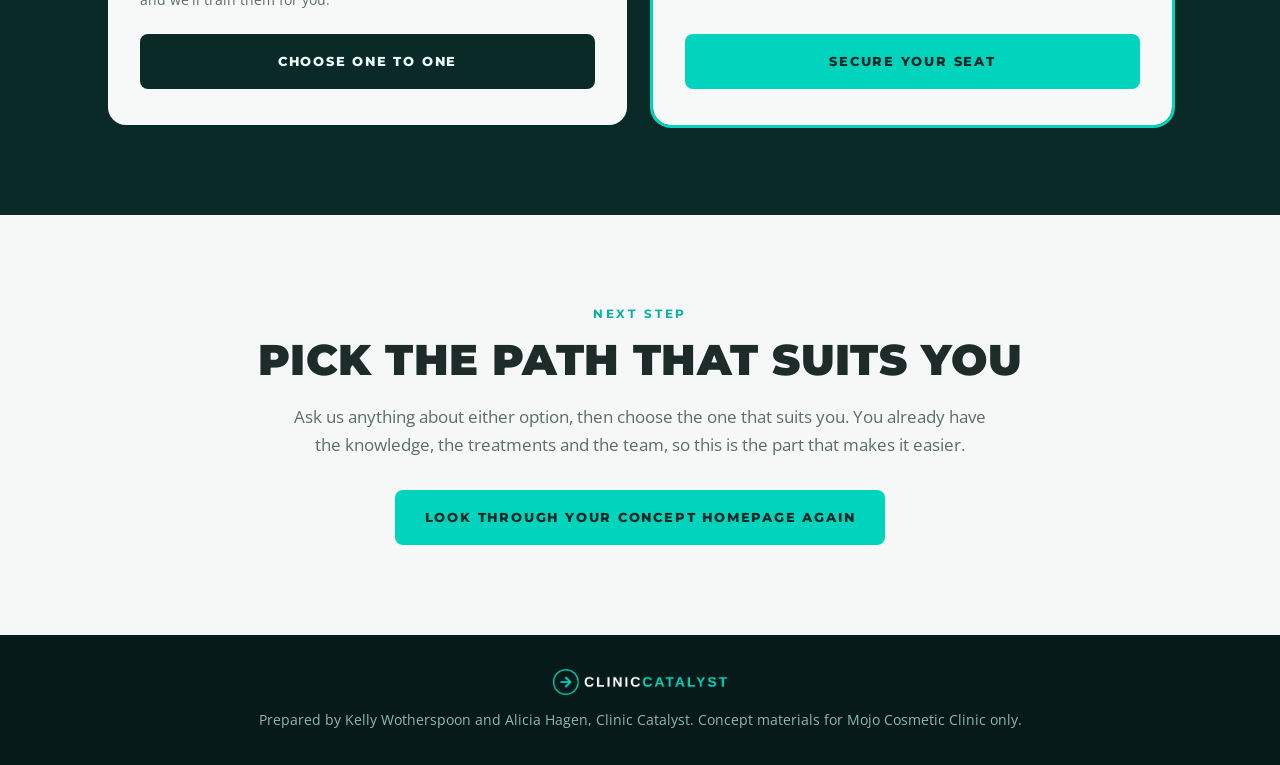
==== commit 64e9938a: "Concern-led everywhere: packages value stack, approach, PRP and buccal headings, quick wins, guide/b" ====
--- a/index.html
+++ b/index.html
@@ -227,11 +227,11 @@
     <h2 class="reveal">Things your team can do now</h2>
     <p class="lead reveal">Small changes your head receptionist and IT guy can make straight away, before any bigger system goes in.</p>
     <div class="wins">
-      <div class="win reveal"><div class="n">01</div><h3>Give the thread page its own words</h3><p>Point the Aptos thread lifting page title at Neutral Bay and write it about threads from top to bottom, with the thread guide form at the end. It becomes the landing page for your thread campaigns, on Google or Meta.</p></div>
+      <div class="win reveal"><div class="n">01</div><h3>Open the thread page with her concern</h3><p>Start the Aptos thread page with what she has noticed, "my jawline and neck feel looser", point the title at Neutral Bay, then explain threads as the answer, with the skin check at the end. It becomes the landing page for your thread campaigns, on Google or Meta.</p></div>
       <div class="win reveal"><div class="n">02</div><h3>Put Mojo on the newsletter sign-up</h3><p>Change the homepage sign-up line to "the latest news and offers from Mojo Cosmetic Clinic" so every new subscriber knows exactly who they have joined.</p></div>
       <div class="win reveal"><div class="n">03</div><h3>Let Claude read your Fresha bookings</h3><p>Switch on Fresha's Data Connector and Claude can read your bookings, clients and sales, then match them against new leads for you. From then on you can see which campaign actually booked people in, without anyone exporting reports.</p></div>
       <div class="win reveal"><div class="n">04</div><h3>Film 30 seconds, exactly as you are</h3><p>No hair and makeup needed. Talk to your phone about one thing you love, like PRP or why not all threads are the same, and send it to Kelly. You'll see how good it looks once it's tidied up.</p></div>
-      <div class="win reveal"><div class="n">05</div><h3>Give the PRP page its own words too</h3><p>Bring the Emcyte PurePRP explanation from the Mojo Klinik site across to the PRP page on the cosmetic site, so the page, its price and its heading all describe PRP. It becomes your hero treatment page.</p></div>
+      <div class="win reveal"><div class="n">05</div><h3>Open the PRP page with her concern too</h3><p>Start with "my skin looks thinner and doesn't look like me", then bring the Emcyte PurePRP explanation from the Mojo Klinik site across to the PRP page on the cosmetic site, so the page, its price and its heading all describe PRP. It becomes your hero treatment page.</p></div>
       <div class="win reveal"><div class="n">06</div><h3>Ask for a Google review after every visit</h3><p>An automatic text after each completed appointment, with a direct link to your Google reviews and one gentle follow-up. It brings a steady stream of recent reviews to both clinics.</p></div>
       <div class="win reveal"><div class="n">07</div><h3>Share the skin check everywhere you already are</h3><p>Put the skin check link in your Instagram bio, your email signature and the top of your next newsletter: "Has your skin changed? Take Dr Maria's 2-minute skin check." Every answer lands in Go High Level, tagged with her concern.</p></div>
       <div class="win reveal"><div class="n">08</div><h3>Add the course of three to your skin pages</h3><p>Your packages page already has course prices. Add the course-of-three box from the result page to the skin needling, SQT and peel pages, so people see the rhythm and what's included where they're reading. We keep savings off PRP and threads, which are higher-risk procedures under the AHPRA guidelines.</p></div>
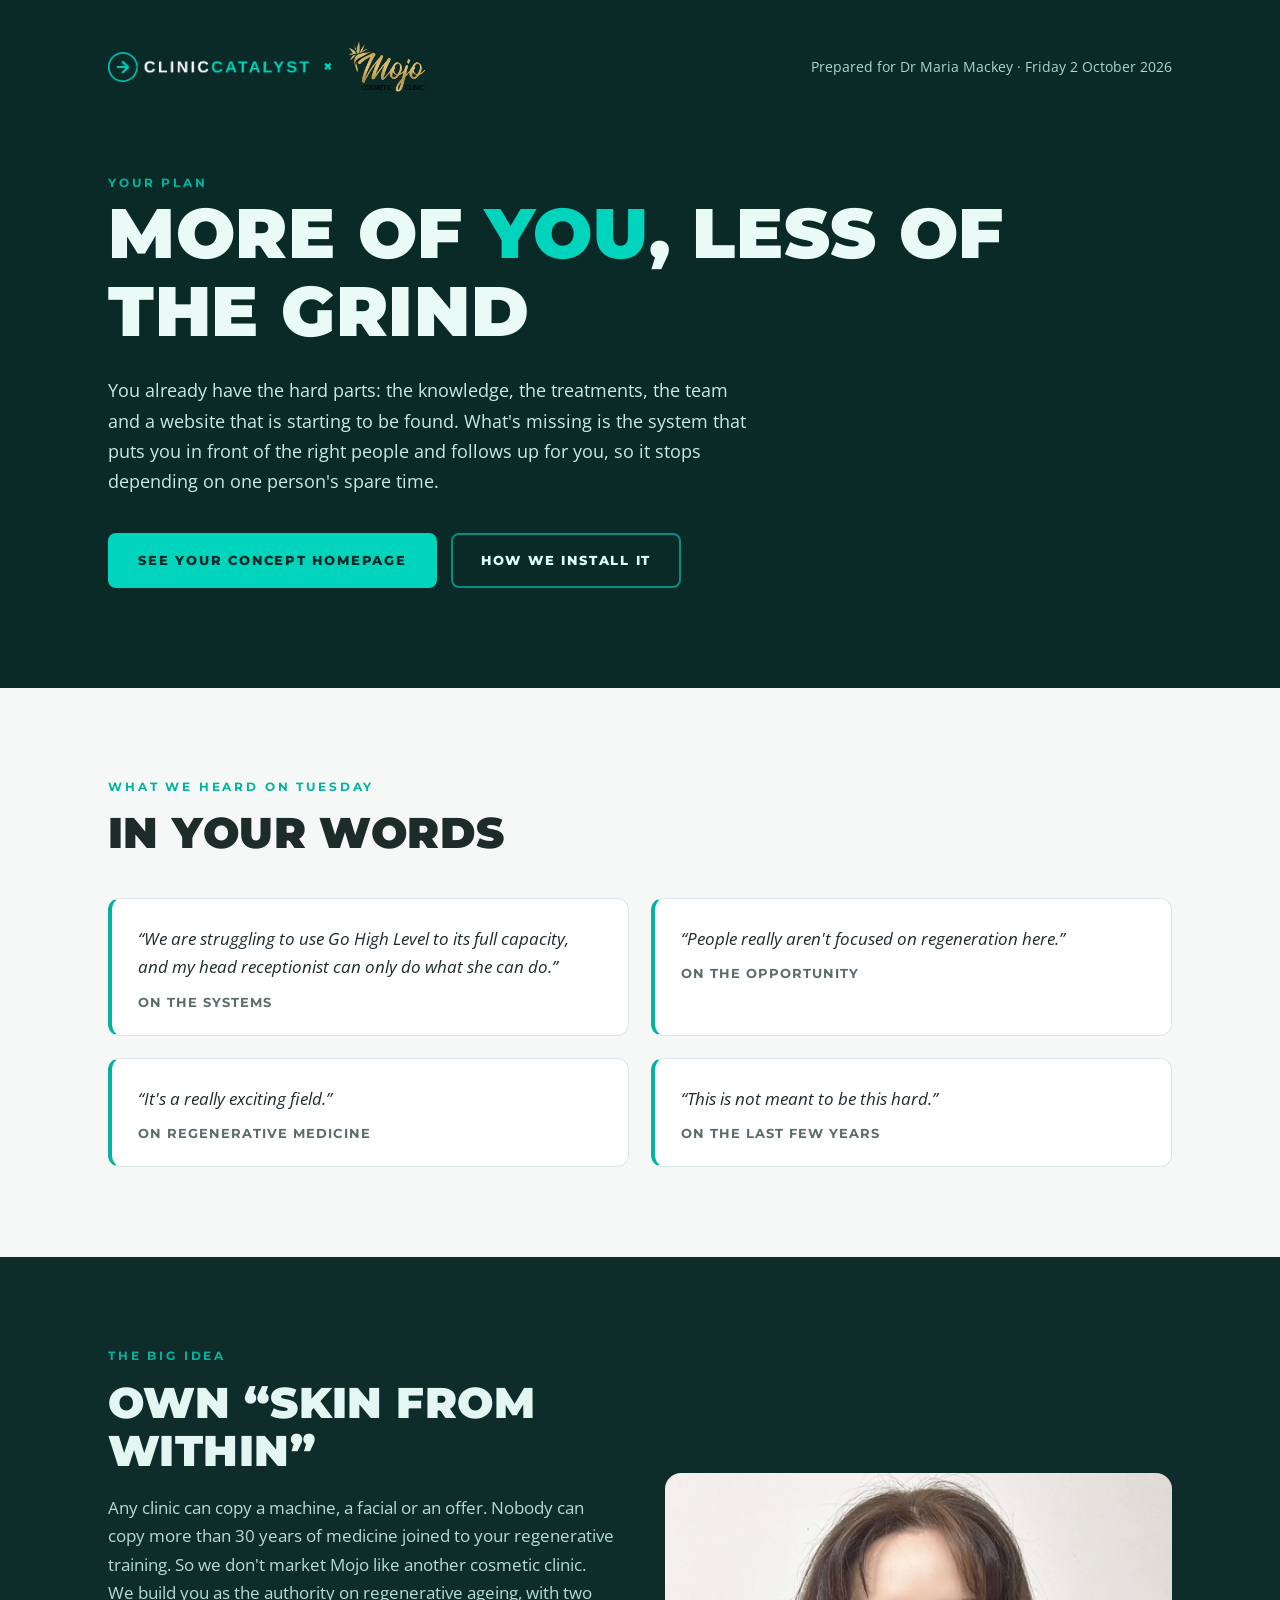
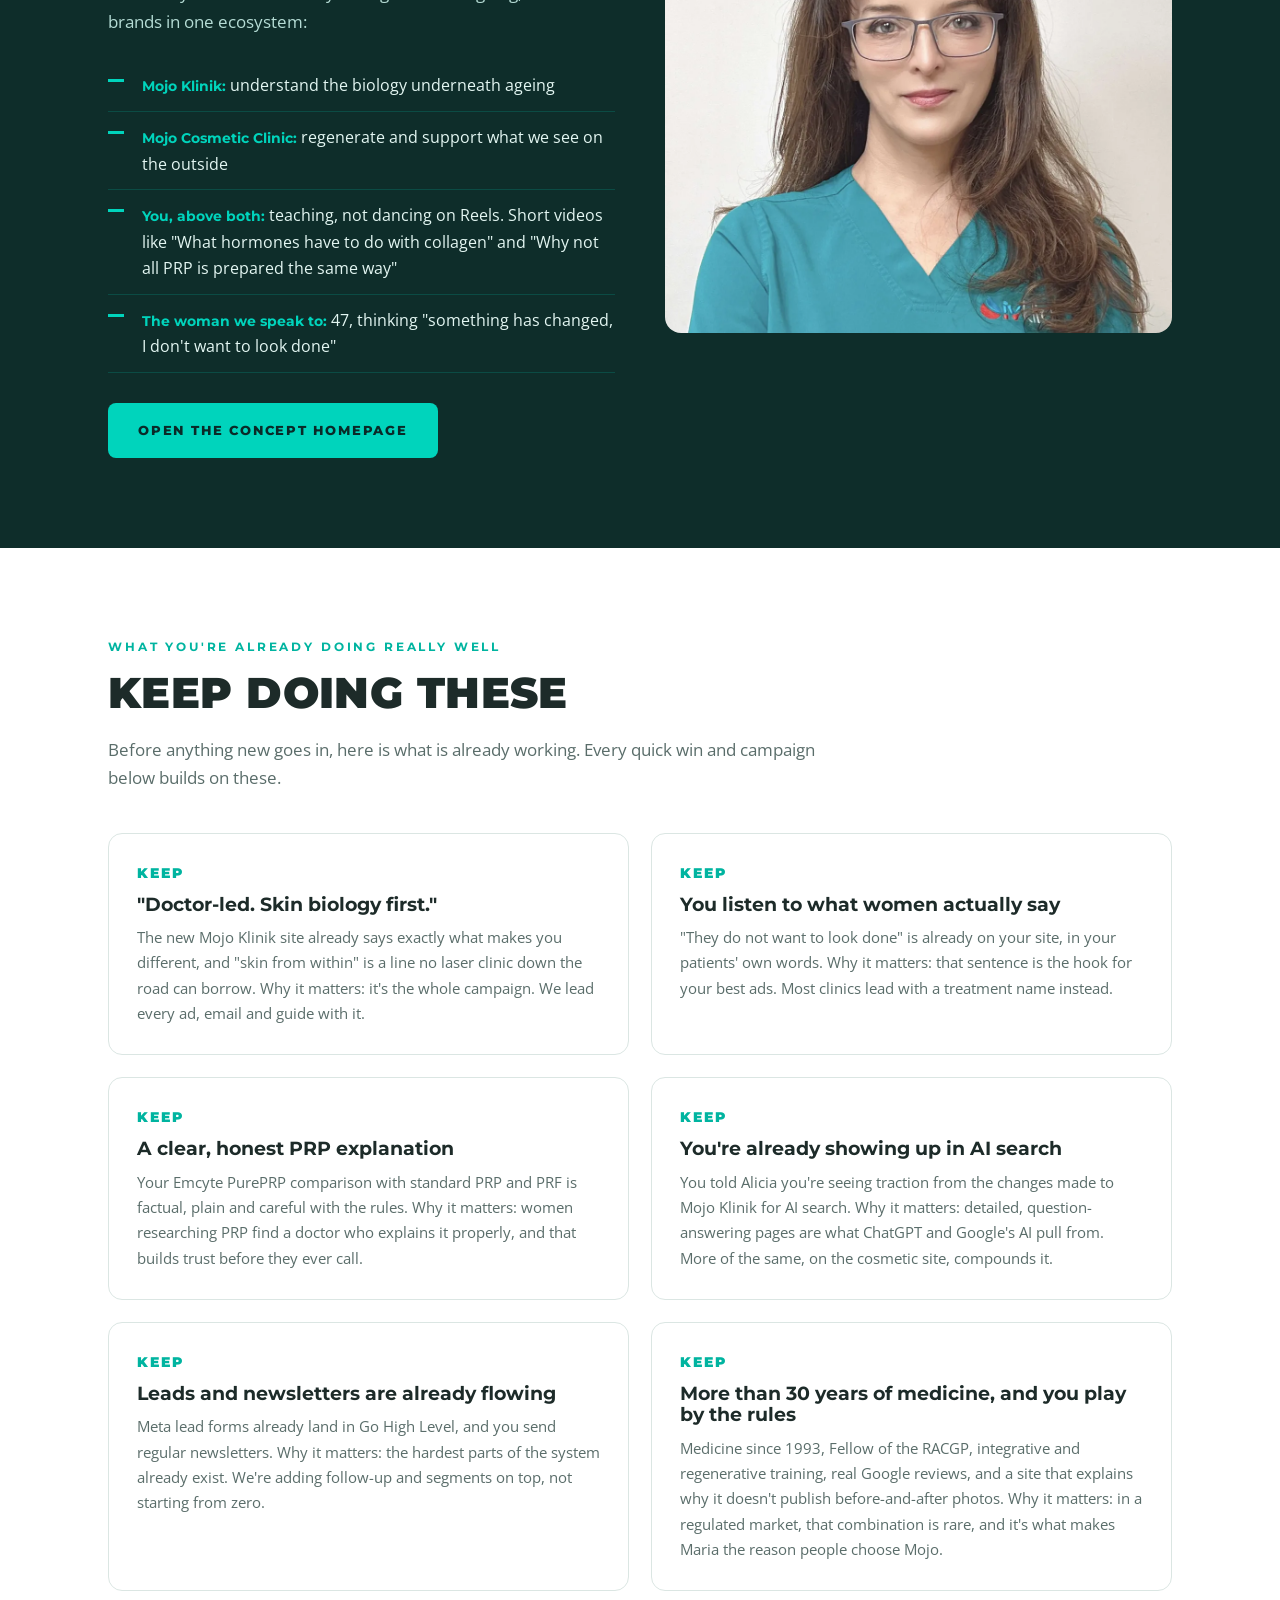
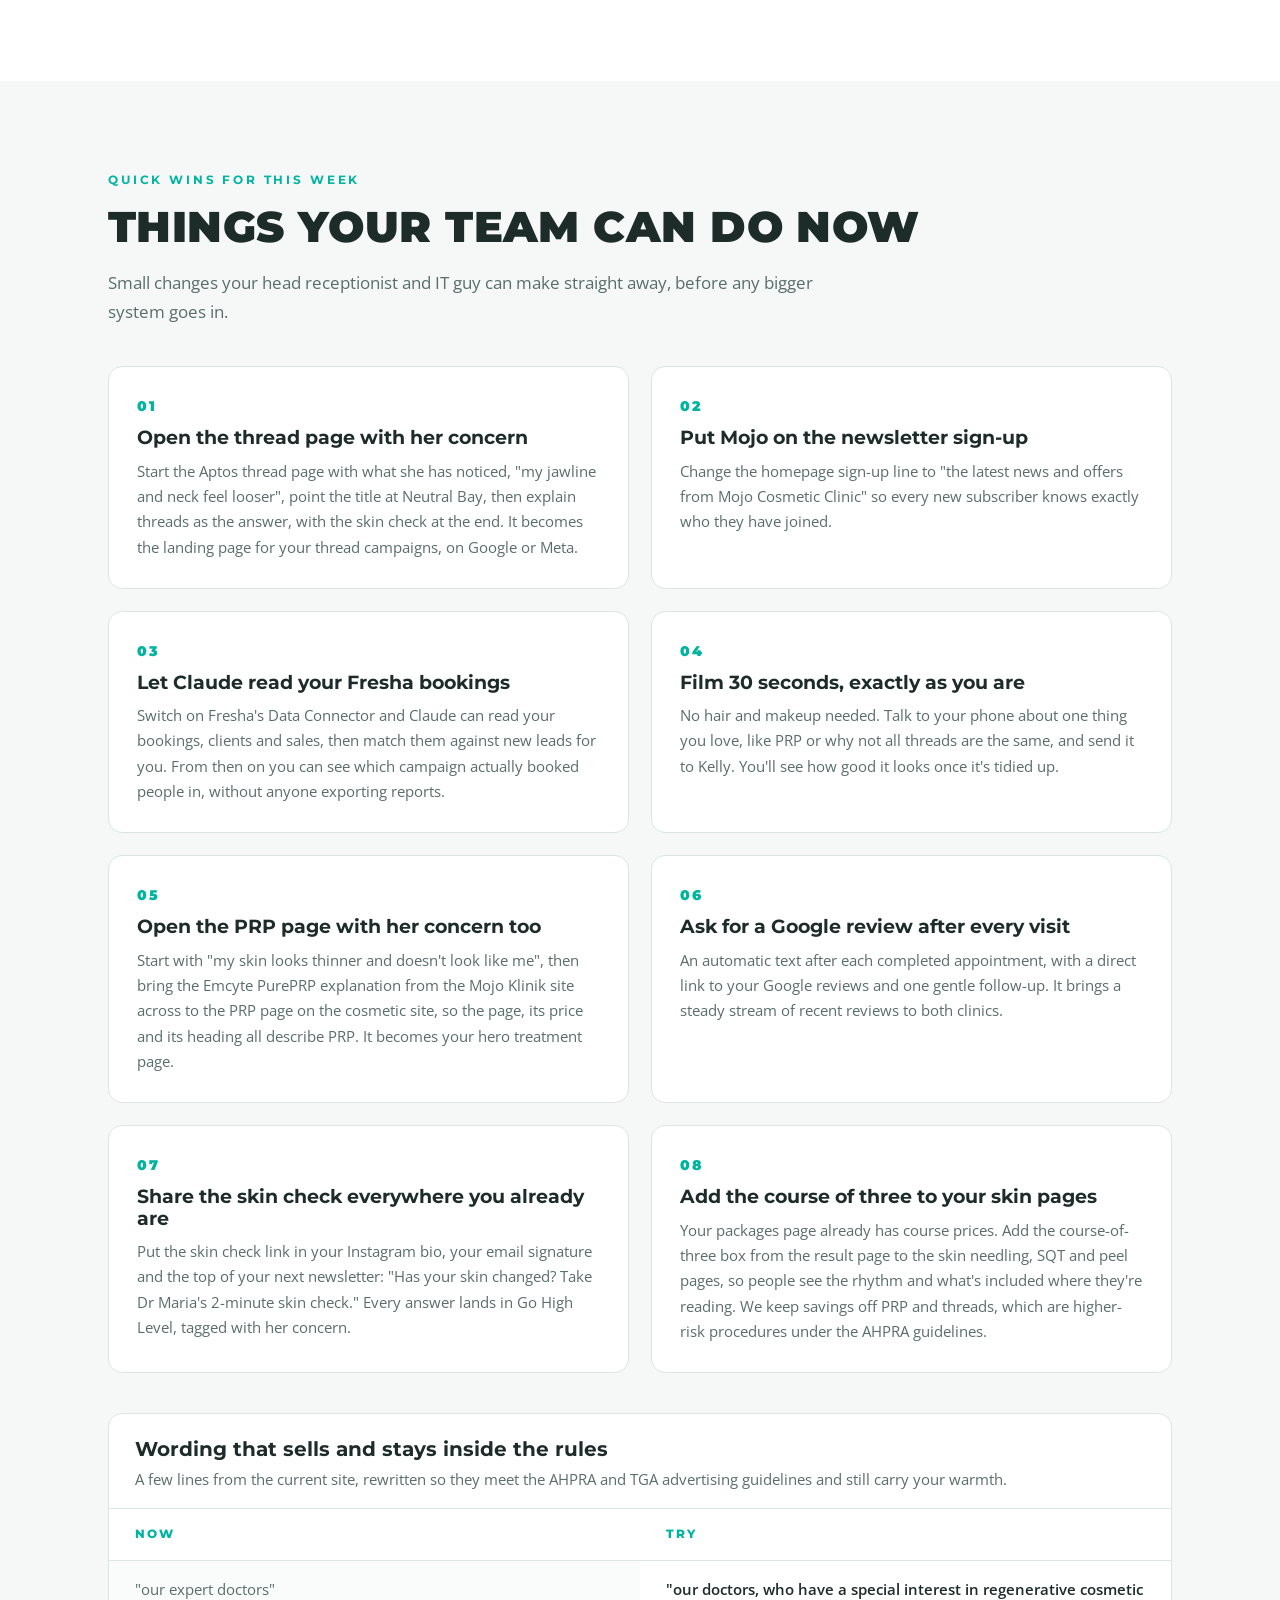
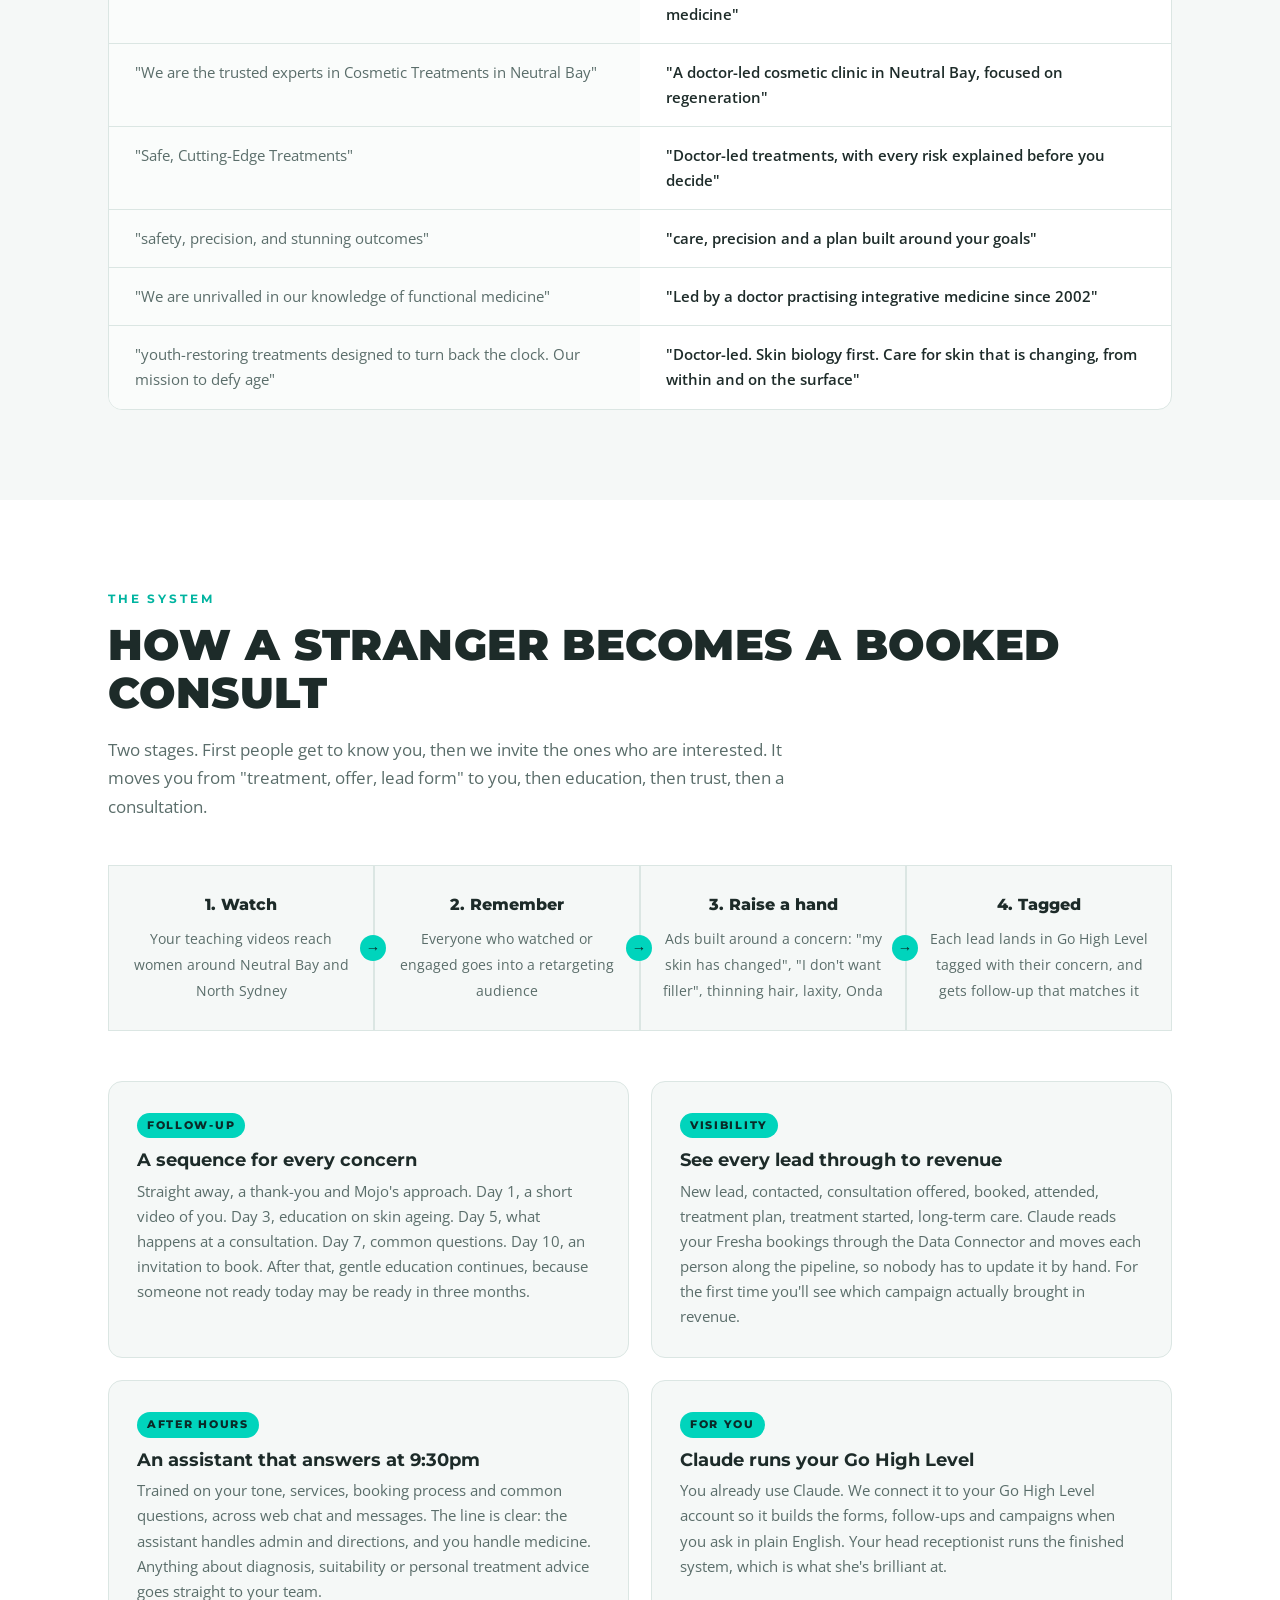
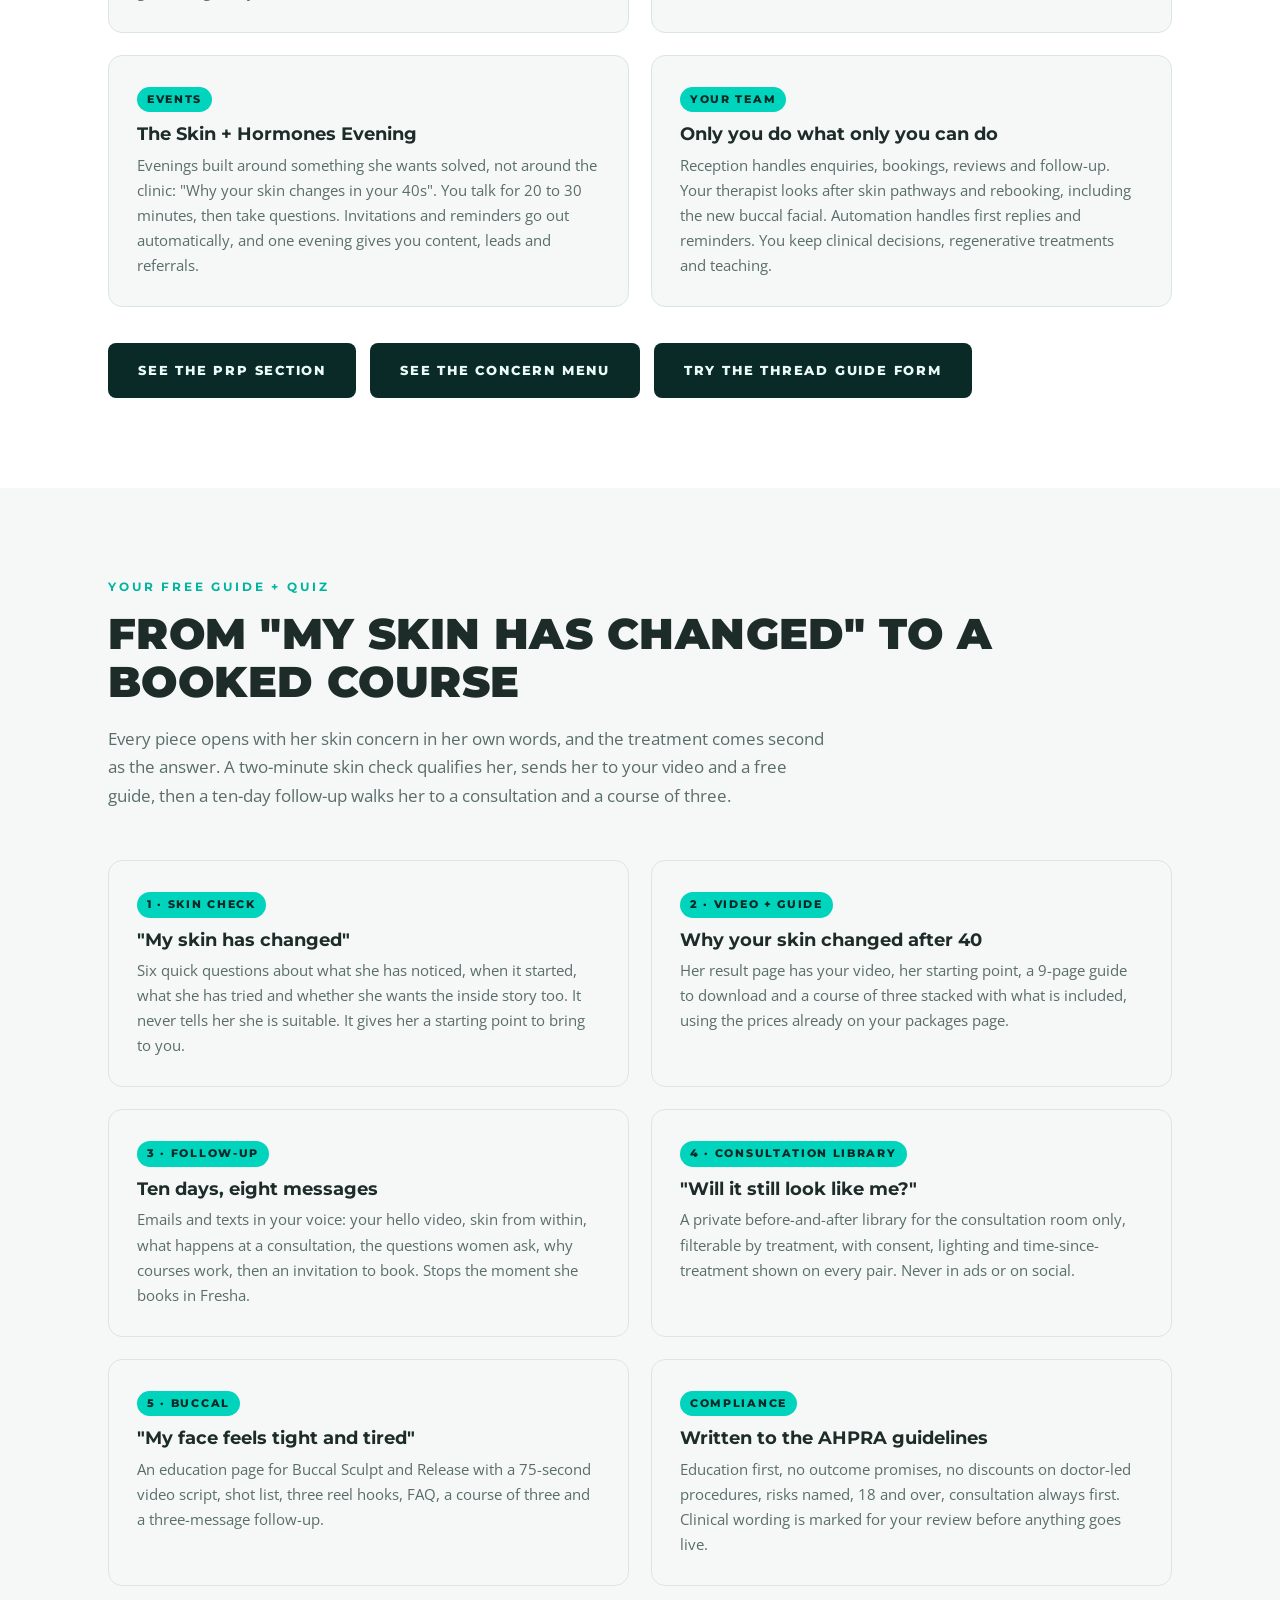
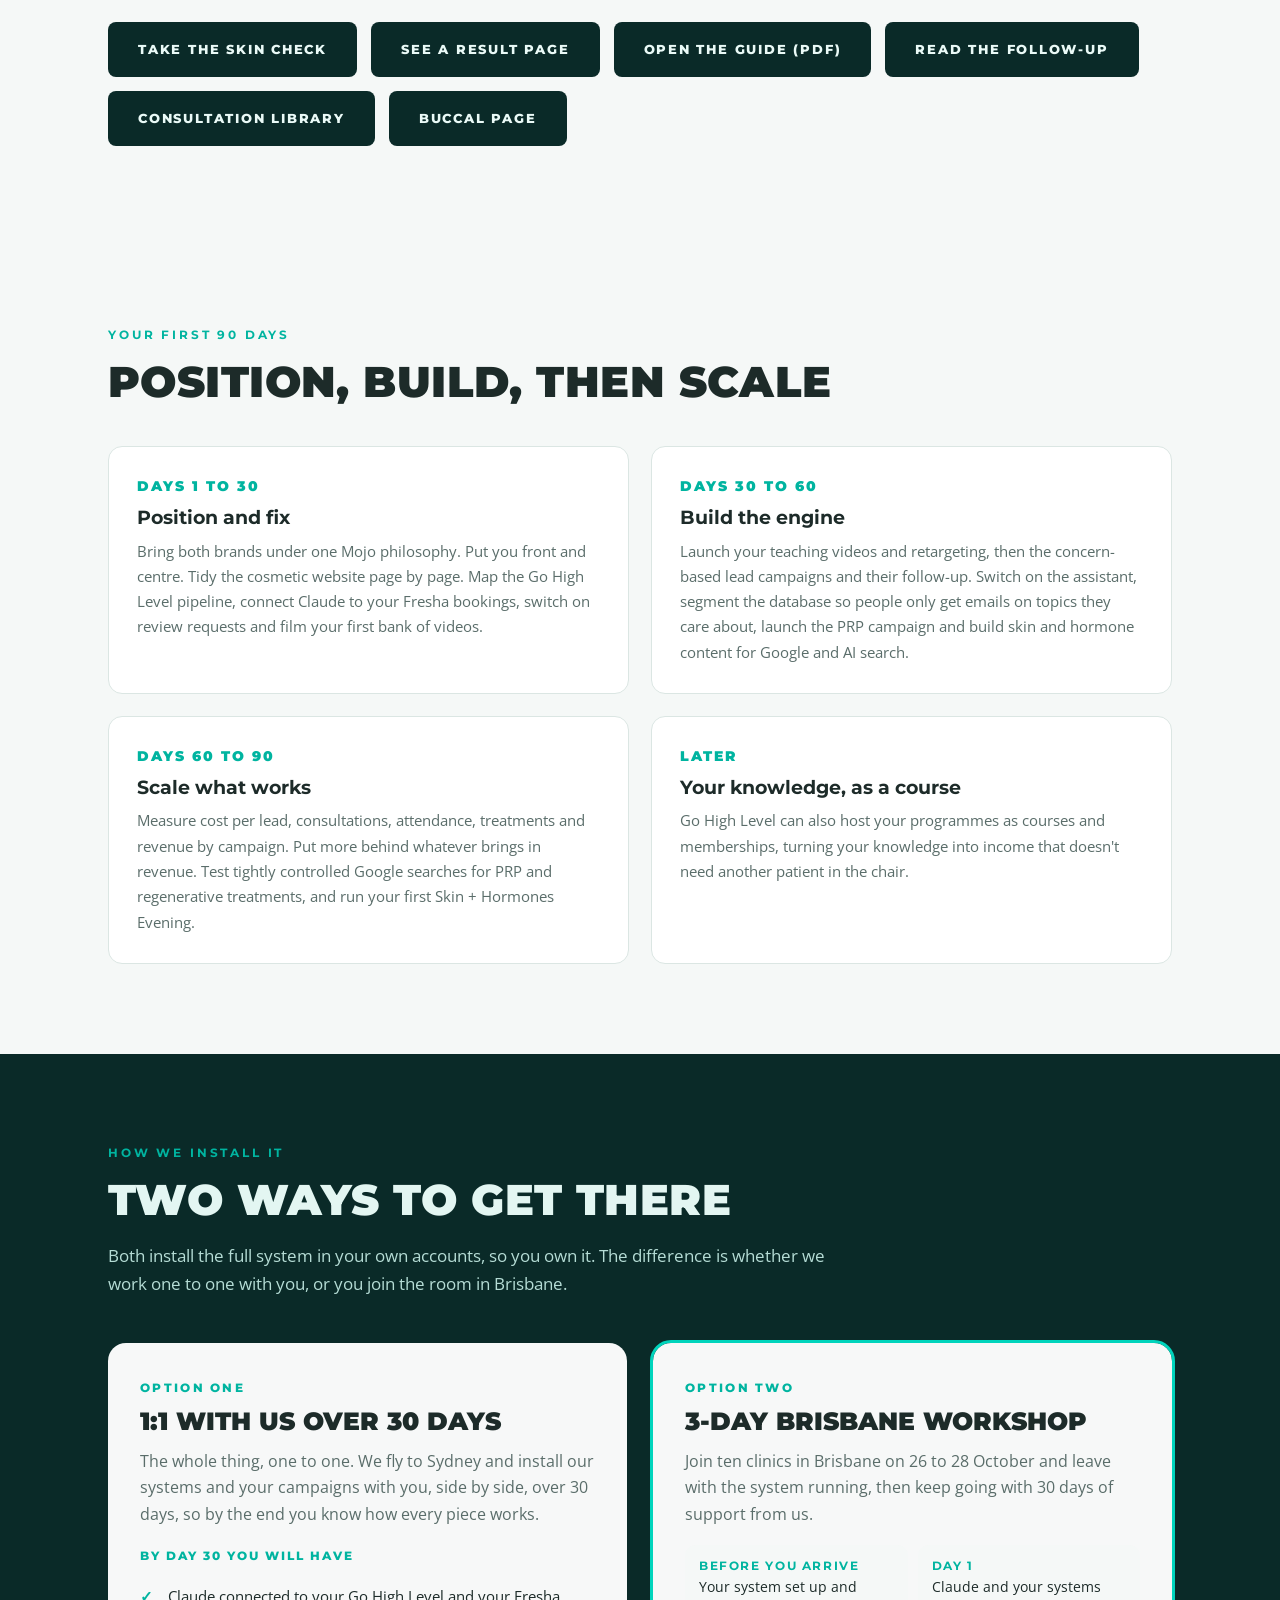
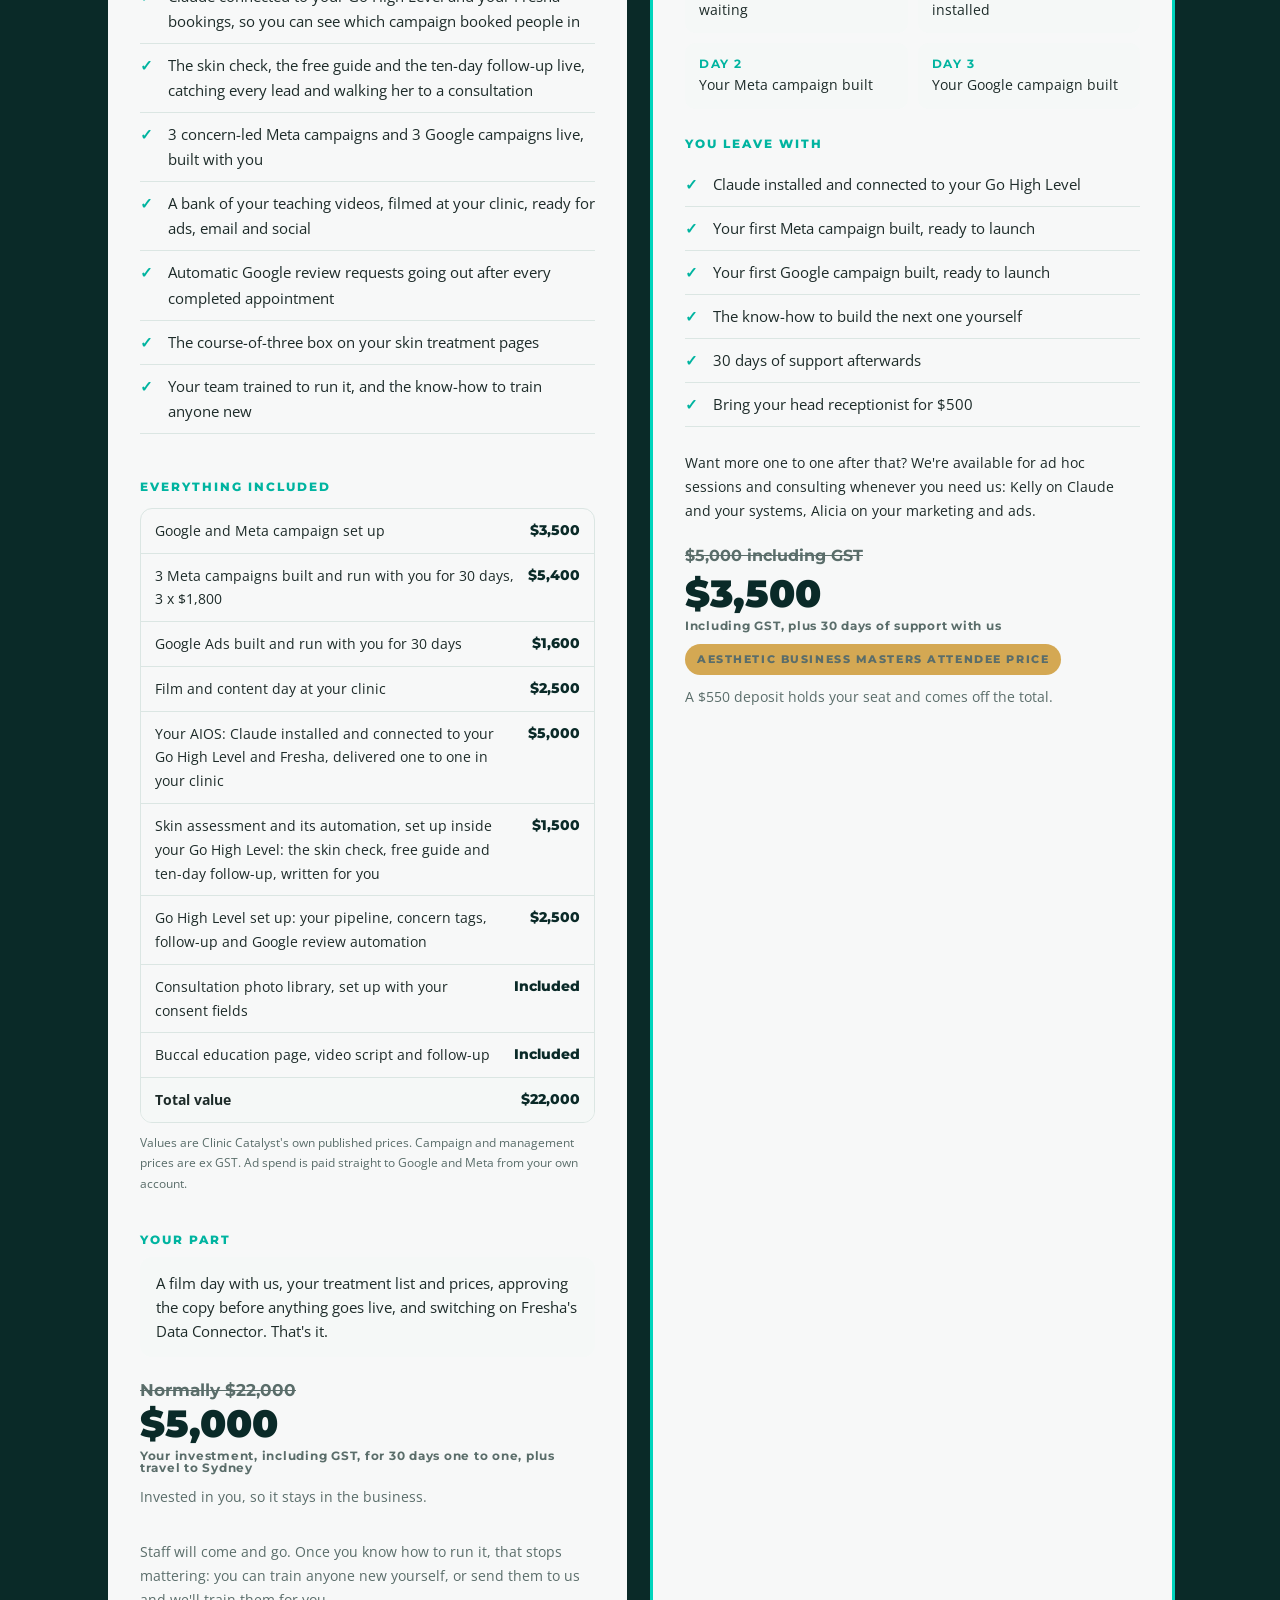
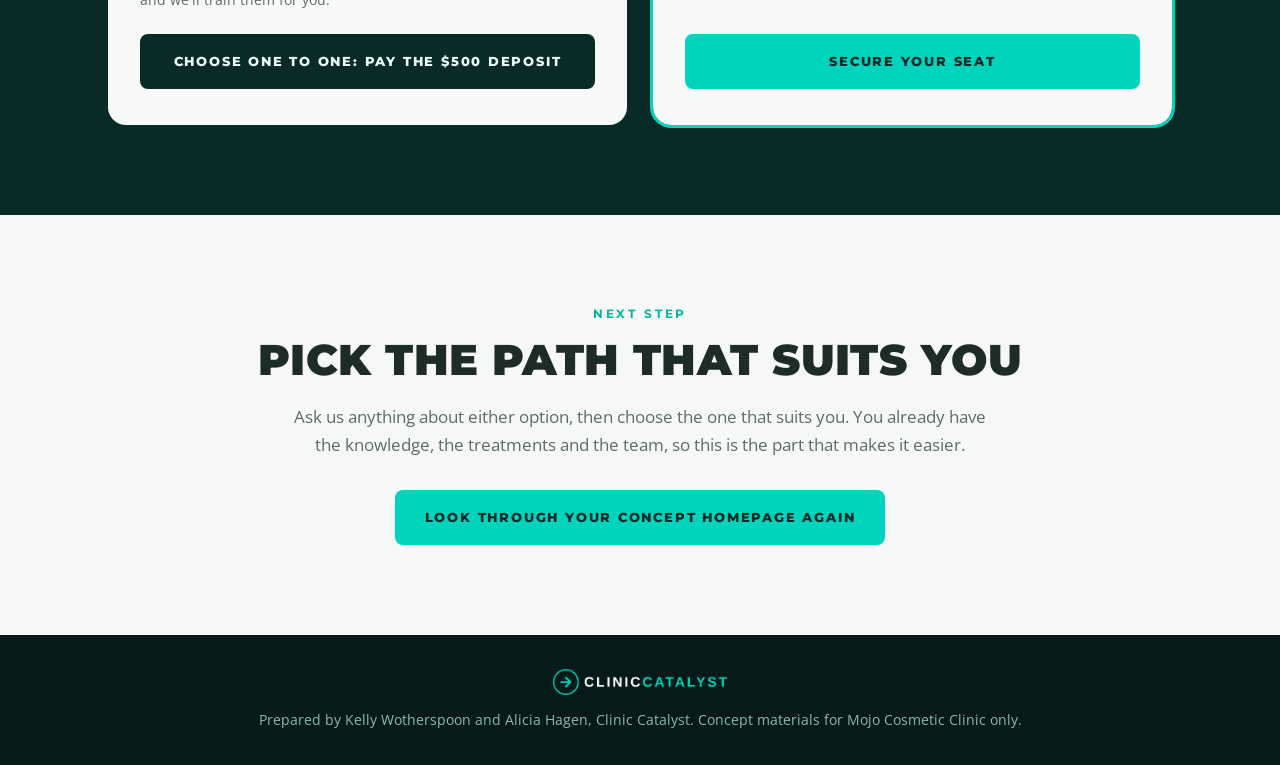
==== commit 4920efaa: "Option one button -> CC $500 sign on deposit Co-Authored-By: Claude Opus 5.5 <noreply@anthropic.com>" ====
--- a/index.html
+++ b/index.html
@@ -356,7 +356,7 @@
         <div class="price">$5,000<small>Your investment, including GST, for 30 days one to one, plus travel to Sydney</small></div>
         <p class="price-note">Invested in you, so it stays in the business.</p>
         <p class="price-note">Staff will come and go. Once you know how to run it, that stops mattering: you can train anyone new yourself, or send them to us and we'll train them for you.</p>
-        <a class="btn btn-dark" href="#next">Choose one to one</a>
+        <a class="btn btn-dark" href="https://www.cliniccatalyst.com.au/store-product-detail/product/6aa0e2a37cec7087e4f9a002" target="_blank" rel="noopener">Choose one to one: pay the $500 deposit</a>
       </div>
       <div class="opt rec reveal">
         <div class="label">Option two</div>
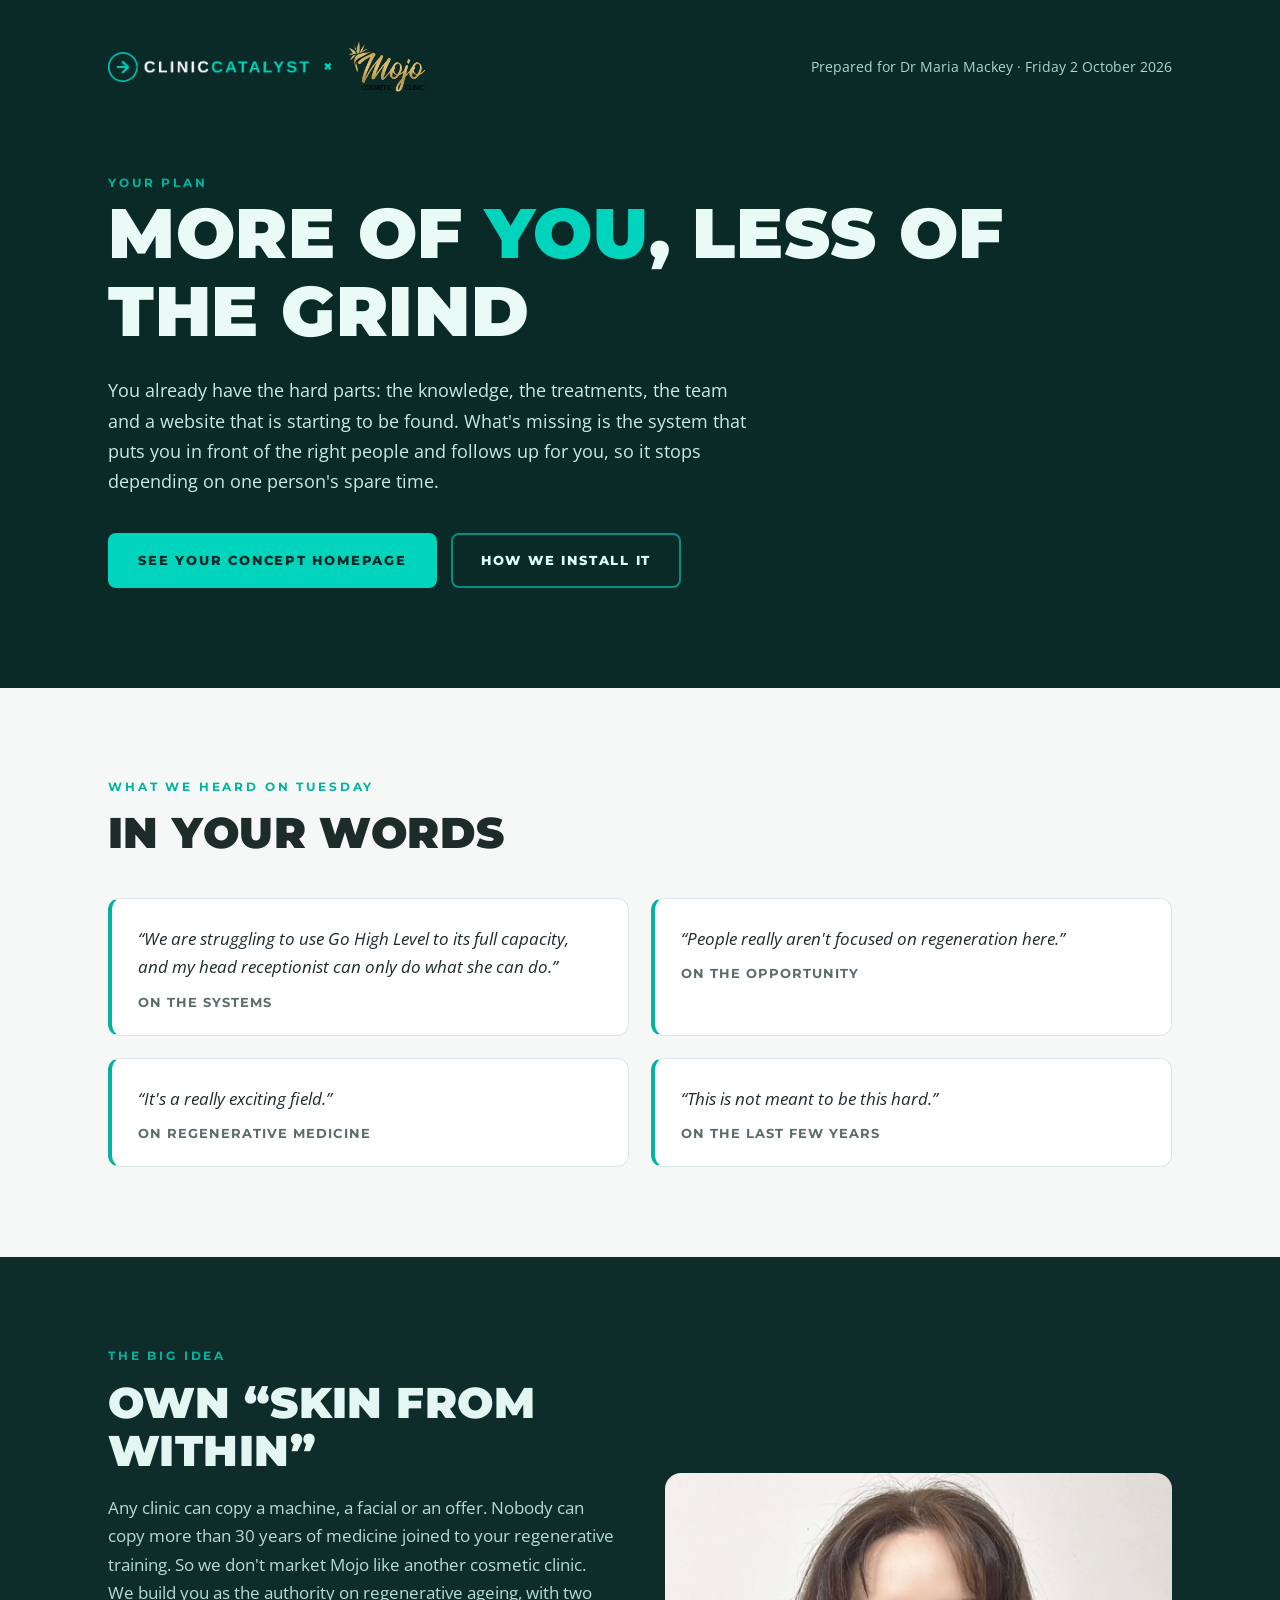
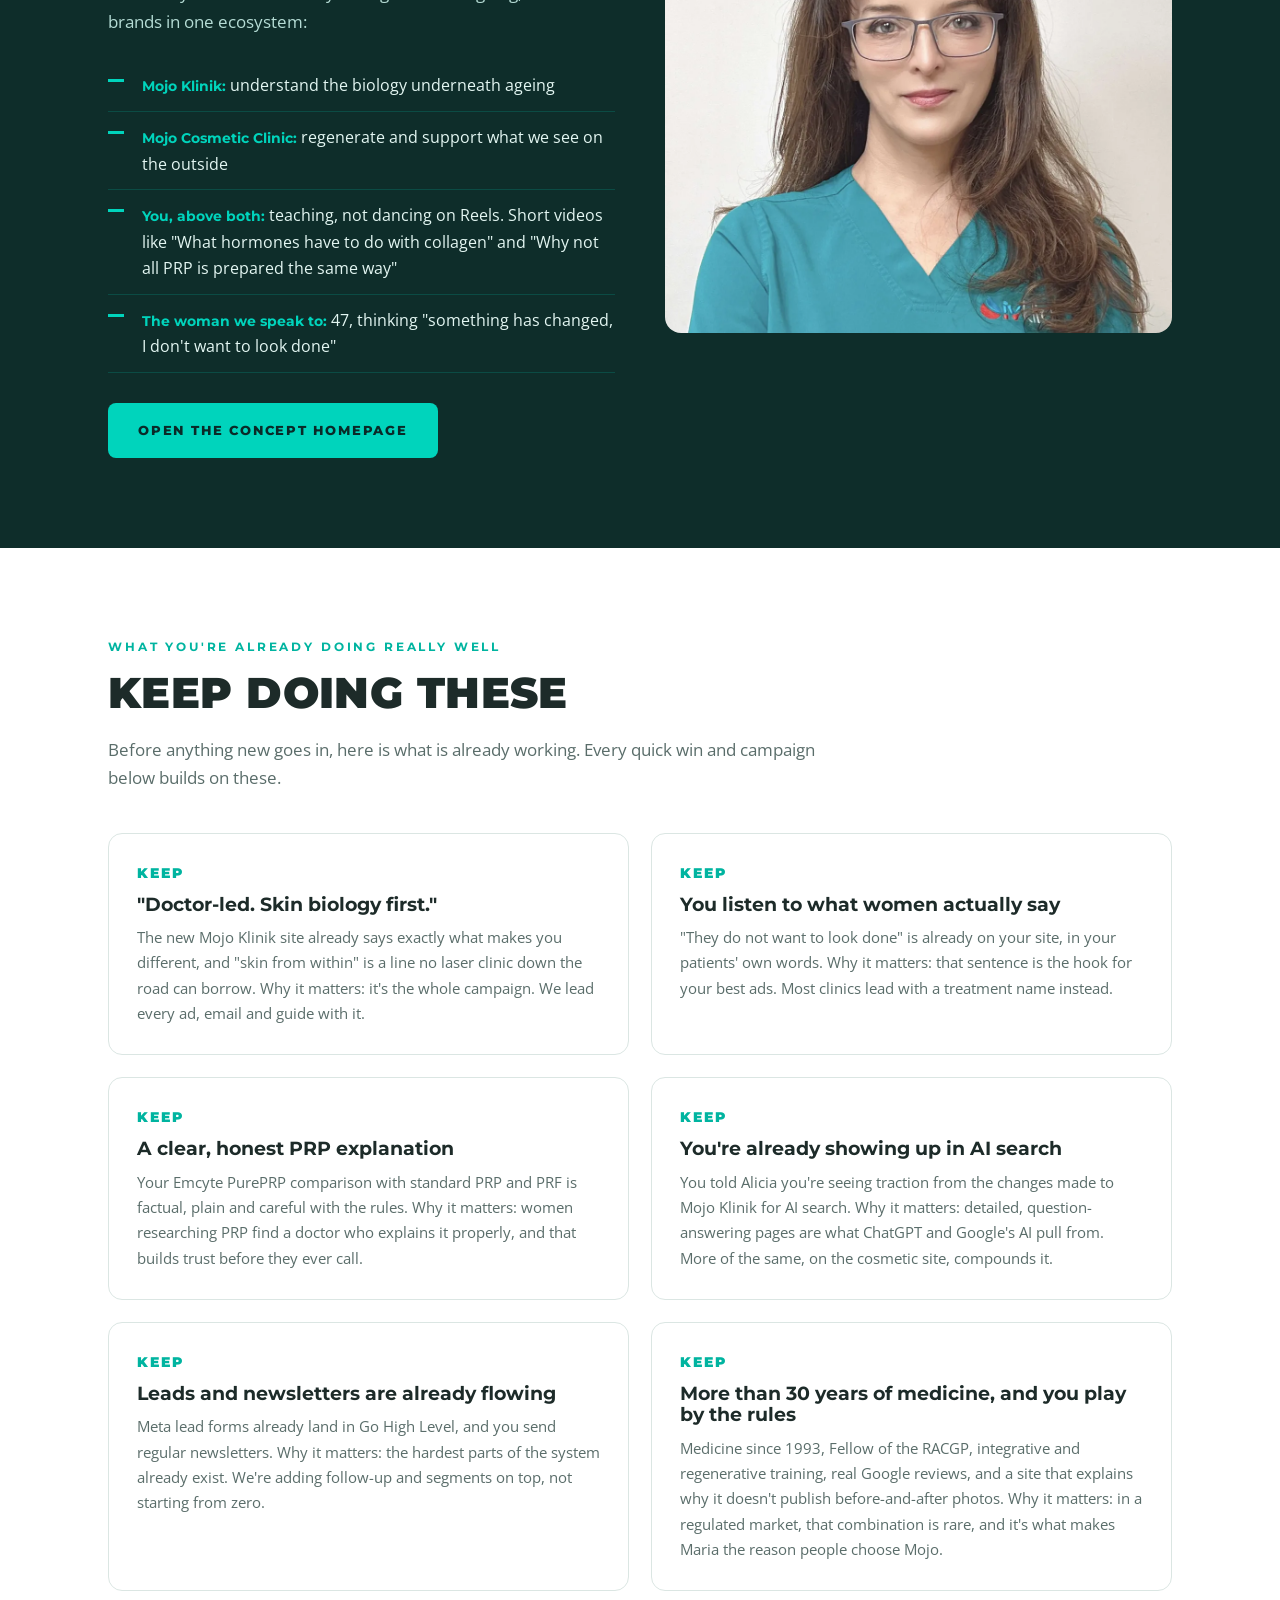
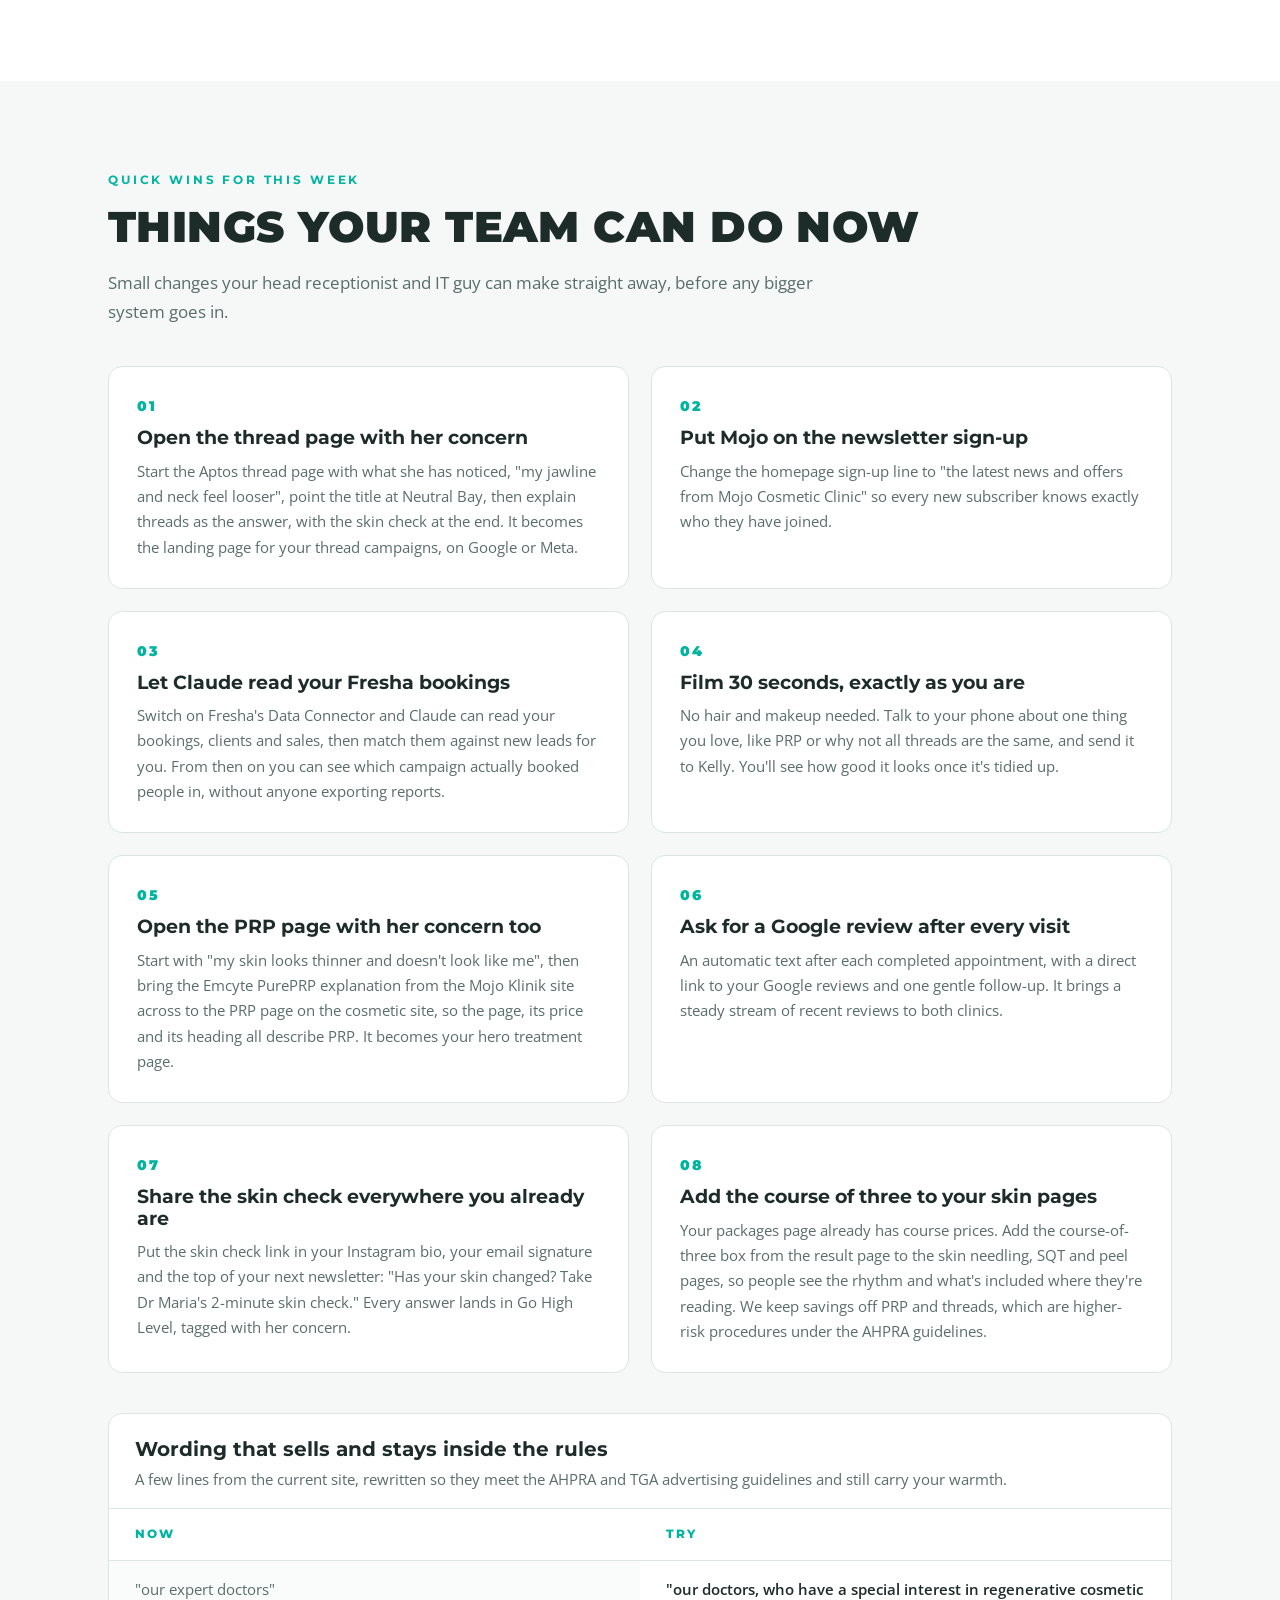
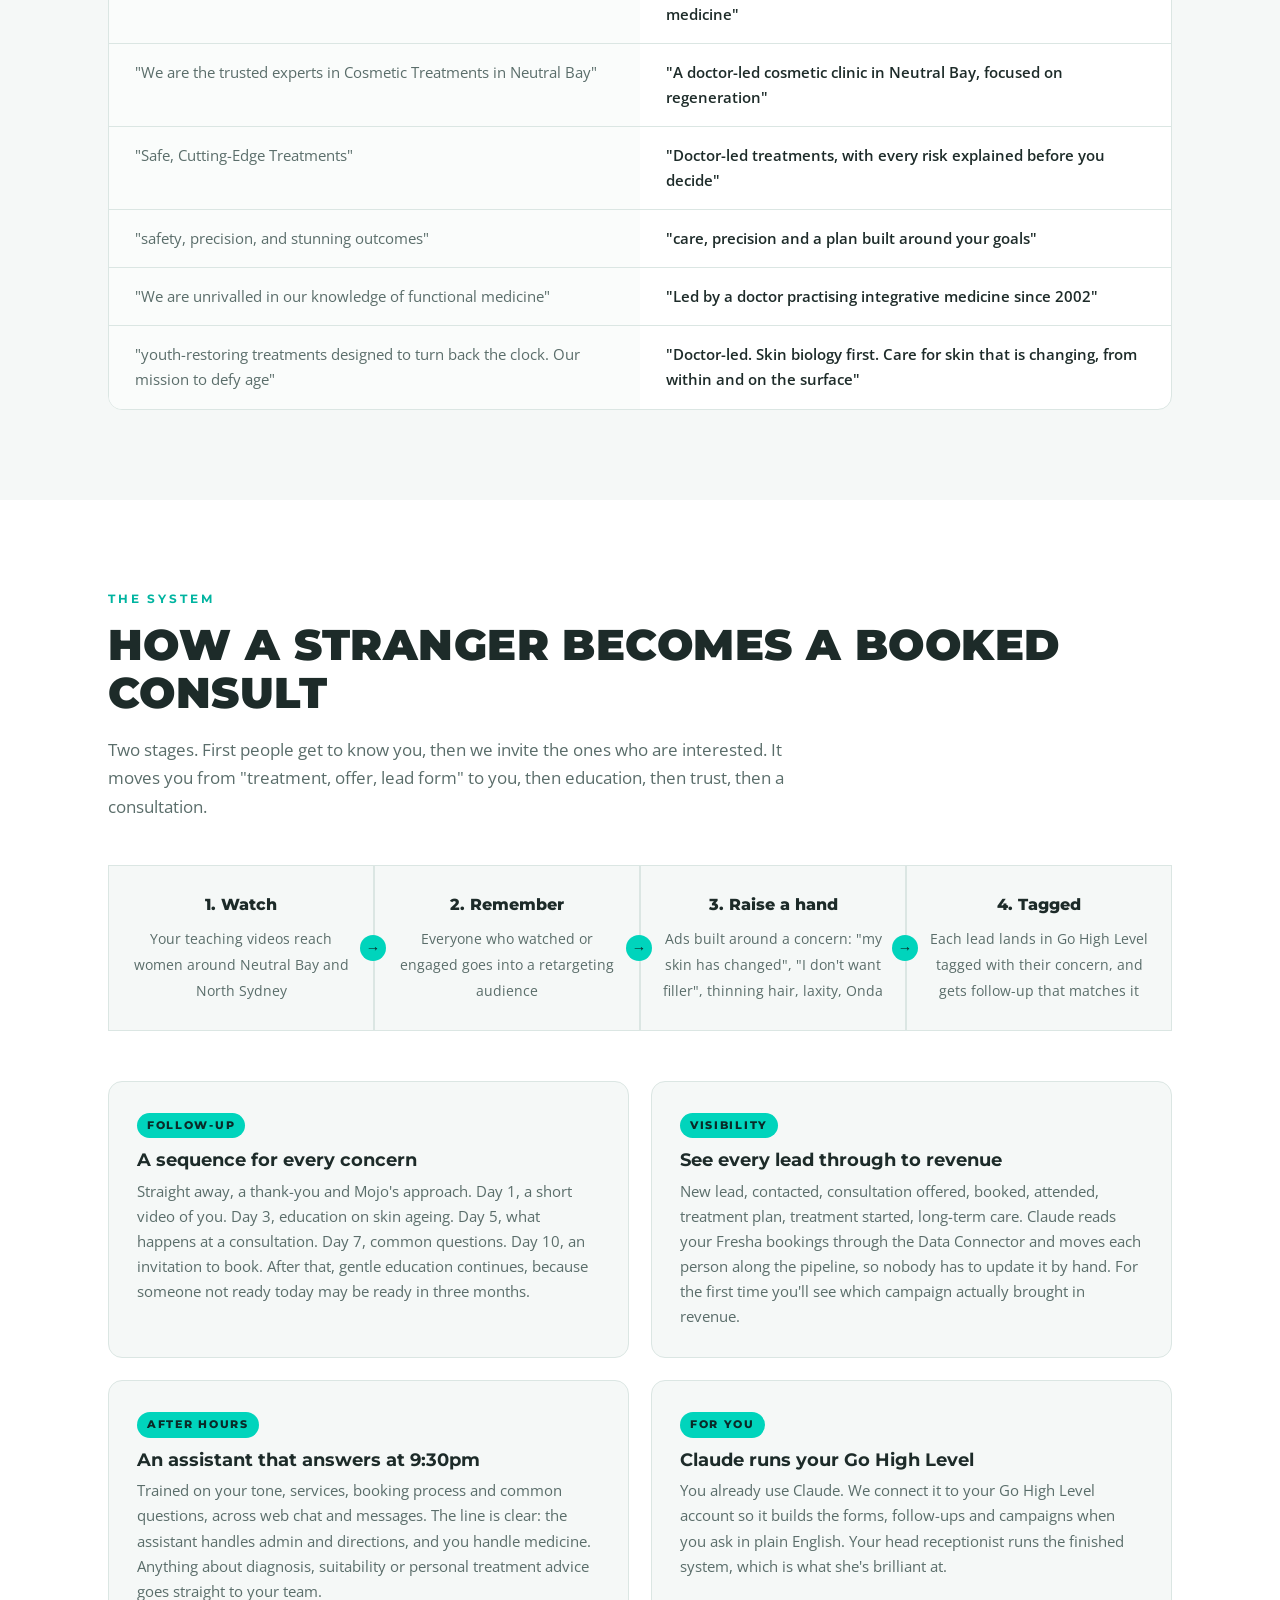
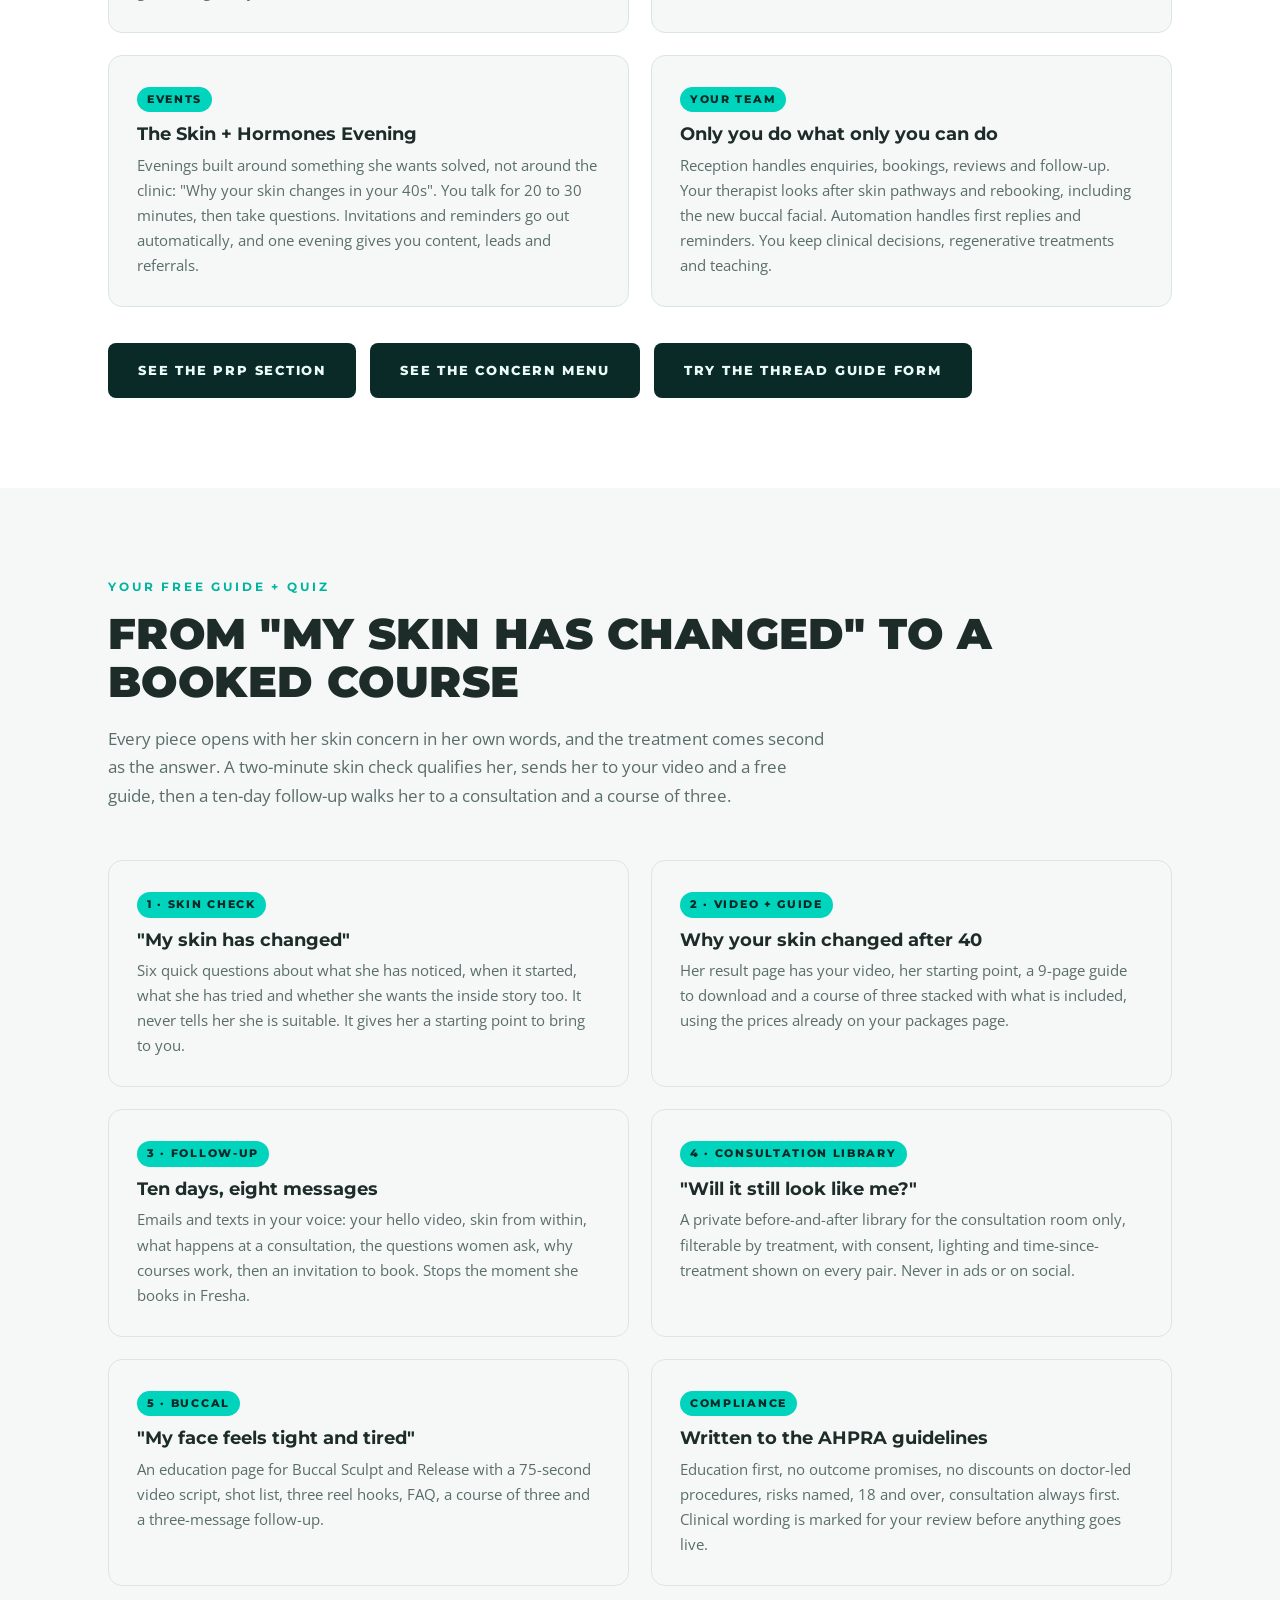
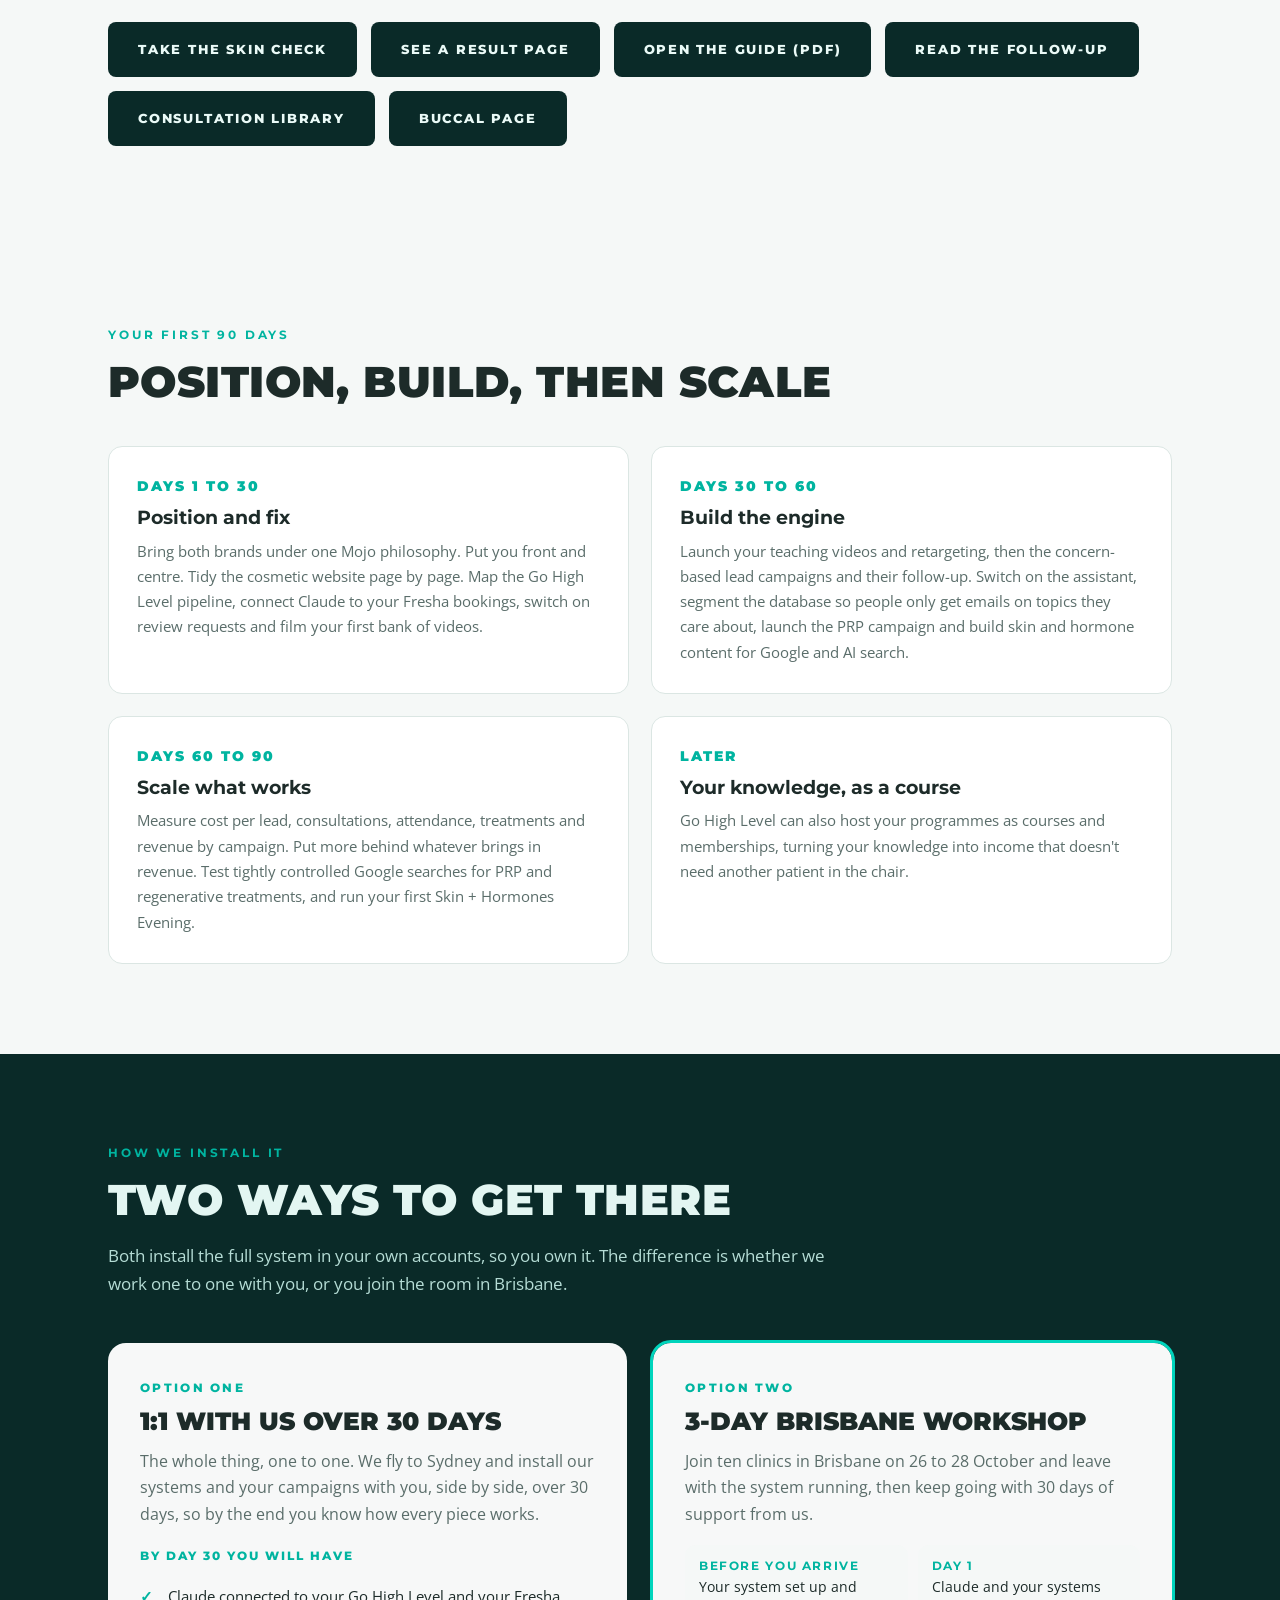
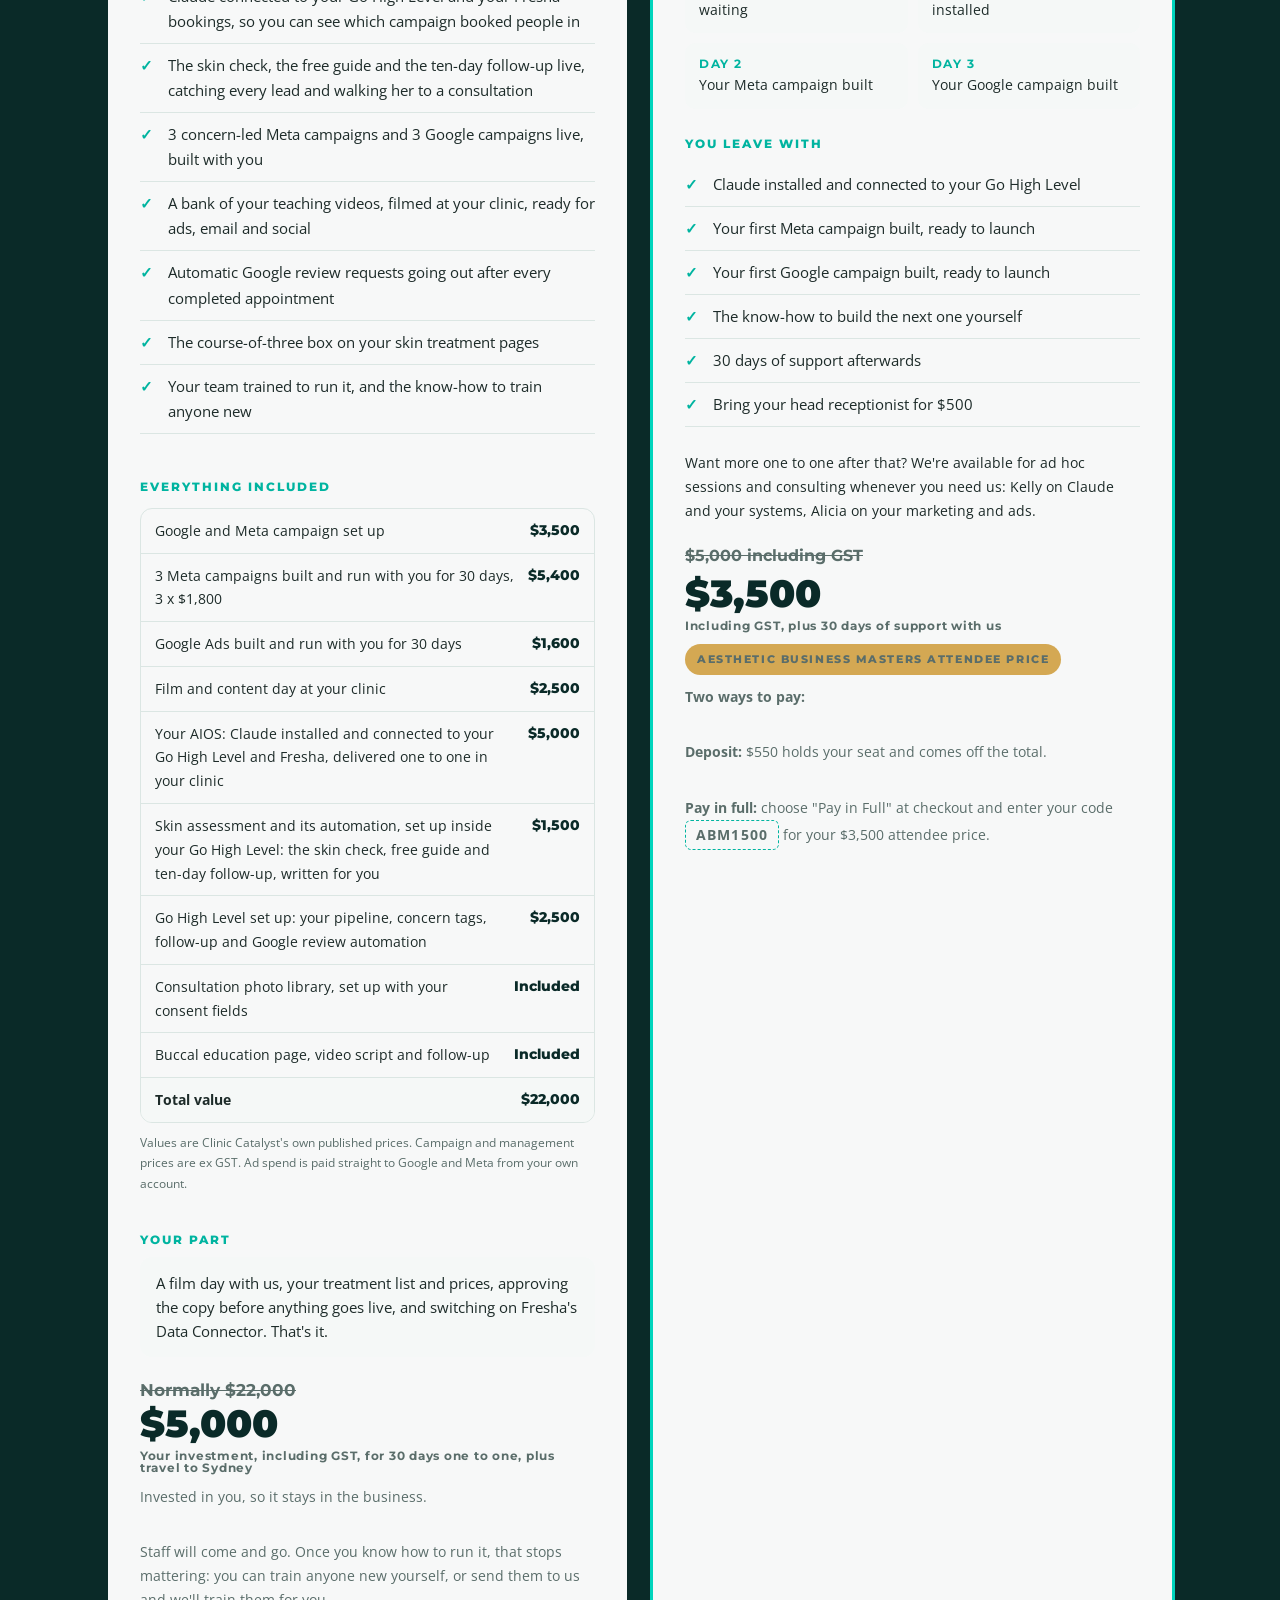
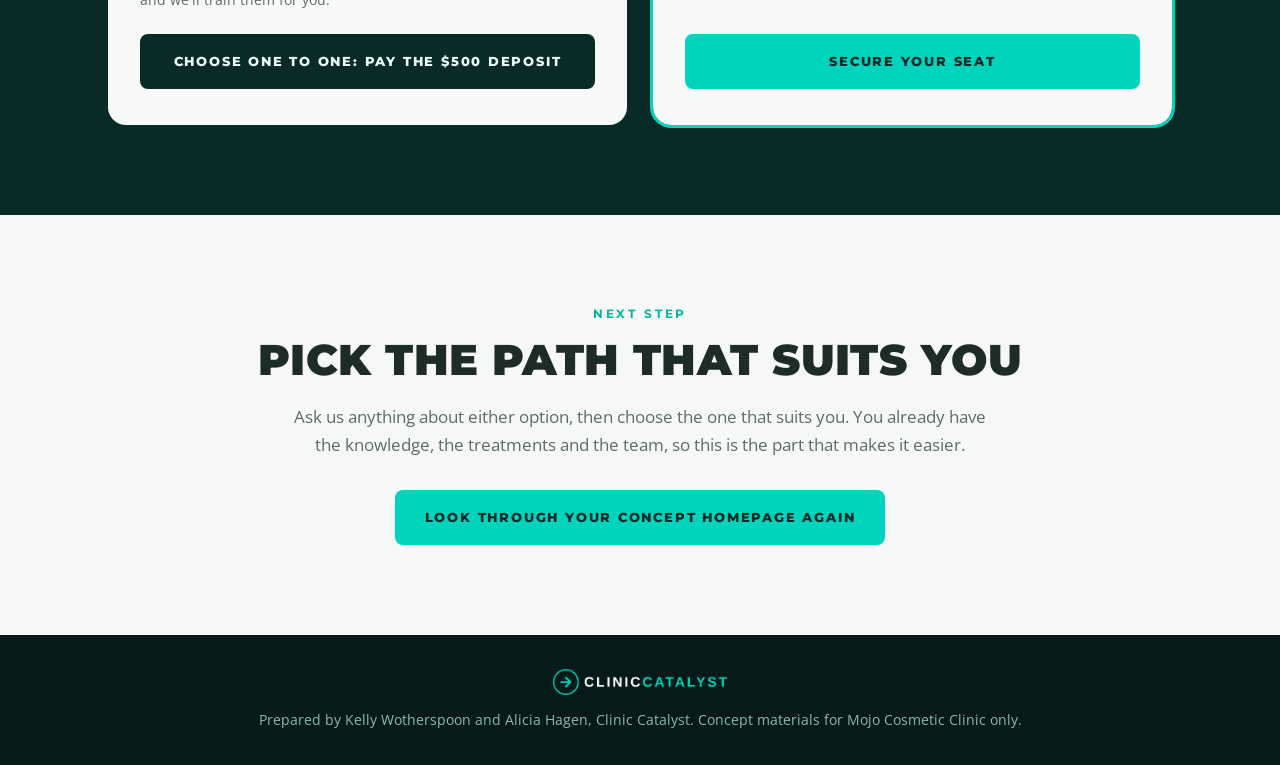
==== commit 3f8231b8: "Option two: deposit or pay in full with code ABM1500 Co-Authored-By: Claude Opus 5.5 <noreply@anthro" ====
--- a/index.html
+++ b/index.html
@@ -381,7 +381,9 @@
         <div class="was">$5,000 including GST</div>
         <div class="price">$3,500<small>Including GST, plus 30 days of support with us</small></div>
         <p class="abm">Aesthetic Business Masters attendee price</p>
-        <p class="price-note">A $550 deposit holds your seat and comes off the total.</p>
+        <p class="price-note"><strong>Two ways to pay:</strong></p>
+        <p class="price-note"><strong>Deposit:</strong> $550 holds your seat and comes off the total.</p>
+        <p class="price-note"><strong>Pay in full:</strong> choose "Pay in Full" at checkout and enter your code <strong style="display:inline-block;padding:2px 10px;border:1px dashed var(--teal,#00CEA9);border-radius:6px;letter-spacing:.08em">ABM1500</strong> for your $3,500 attendee price.</p>
         <a class="btn btn-teal" href="https://www.cliniccatalyst.com.au/checkout" target="_blank" rel="noopener">Secure your seat</a>
       </div>
     </div>
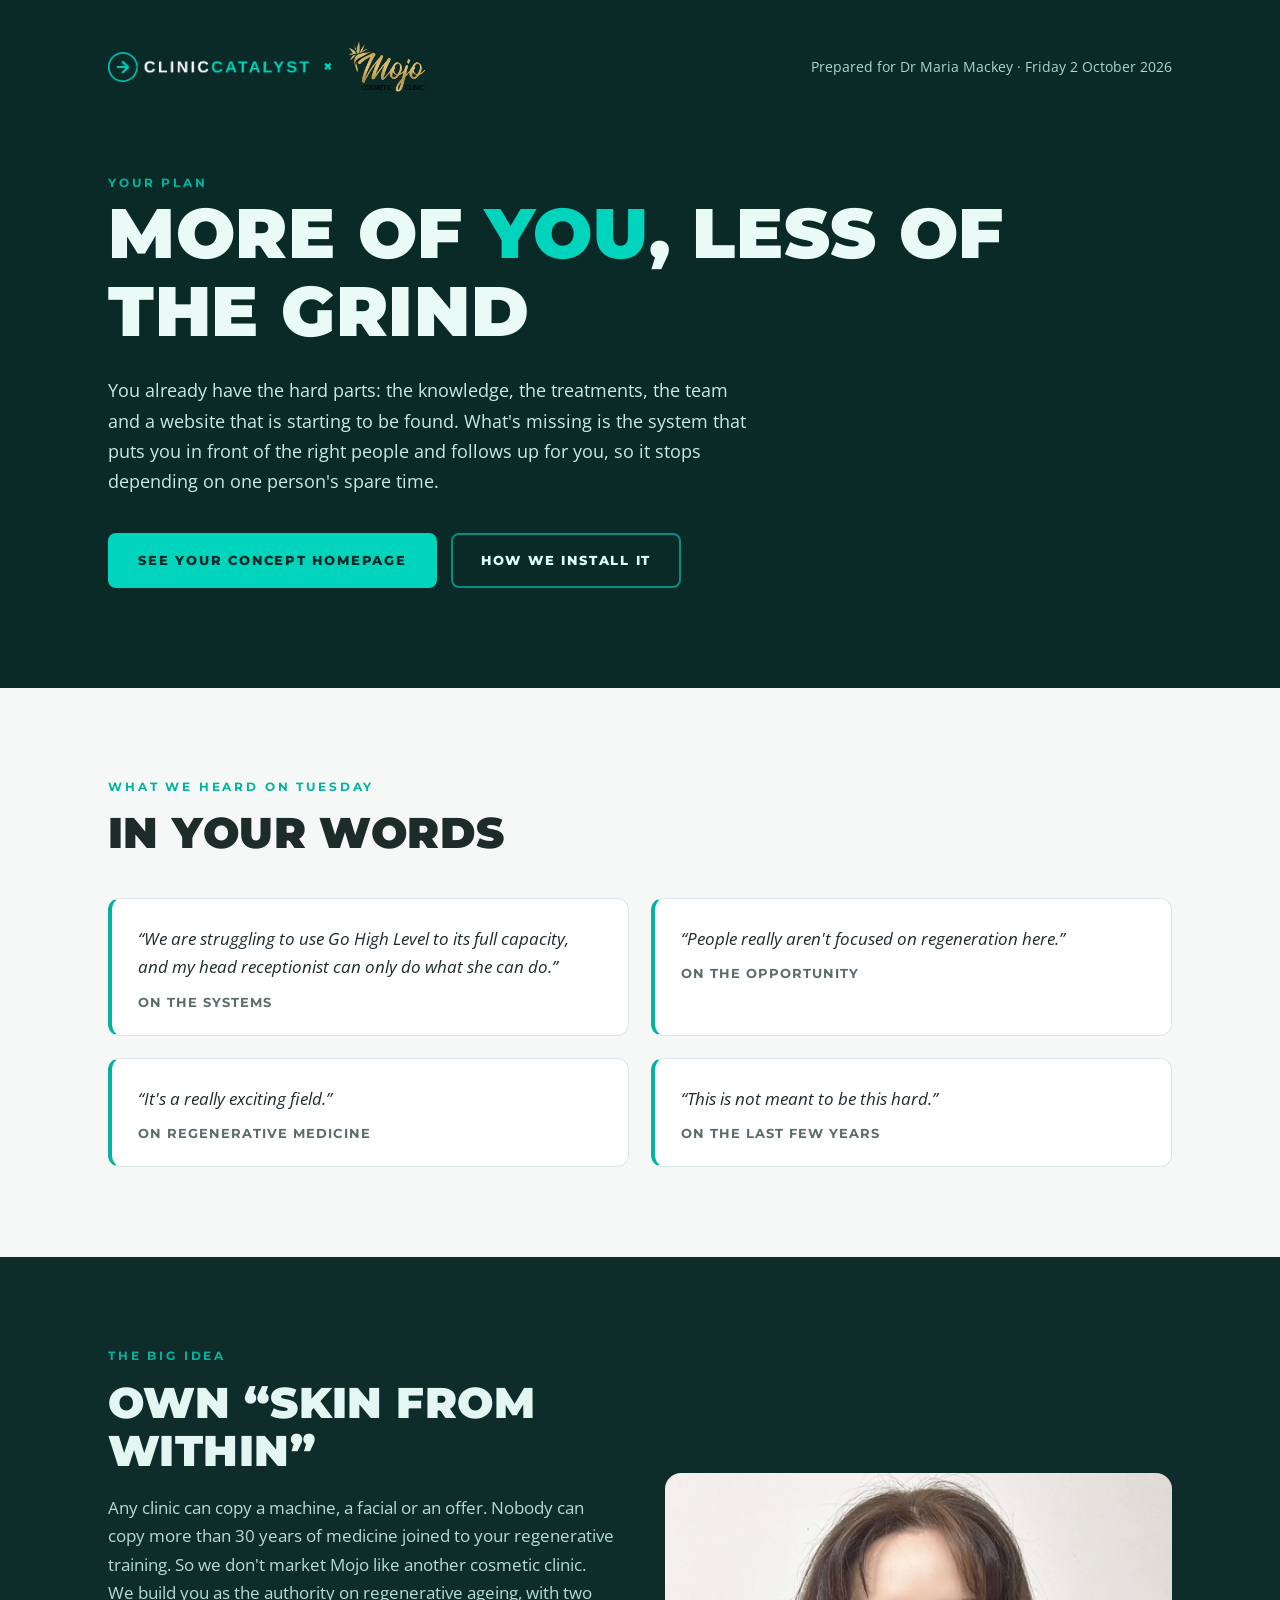
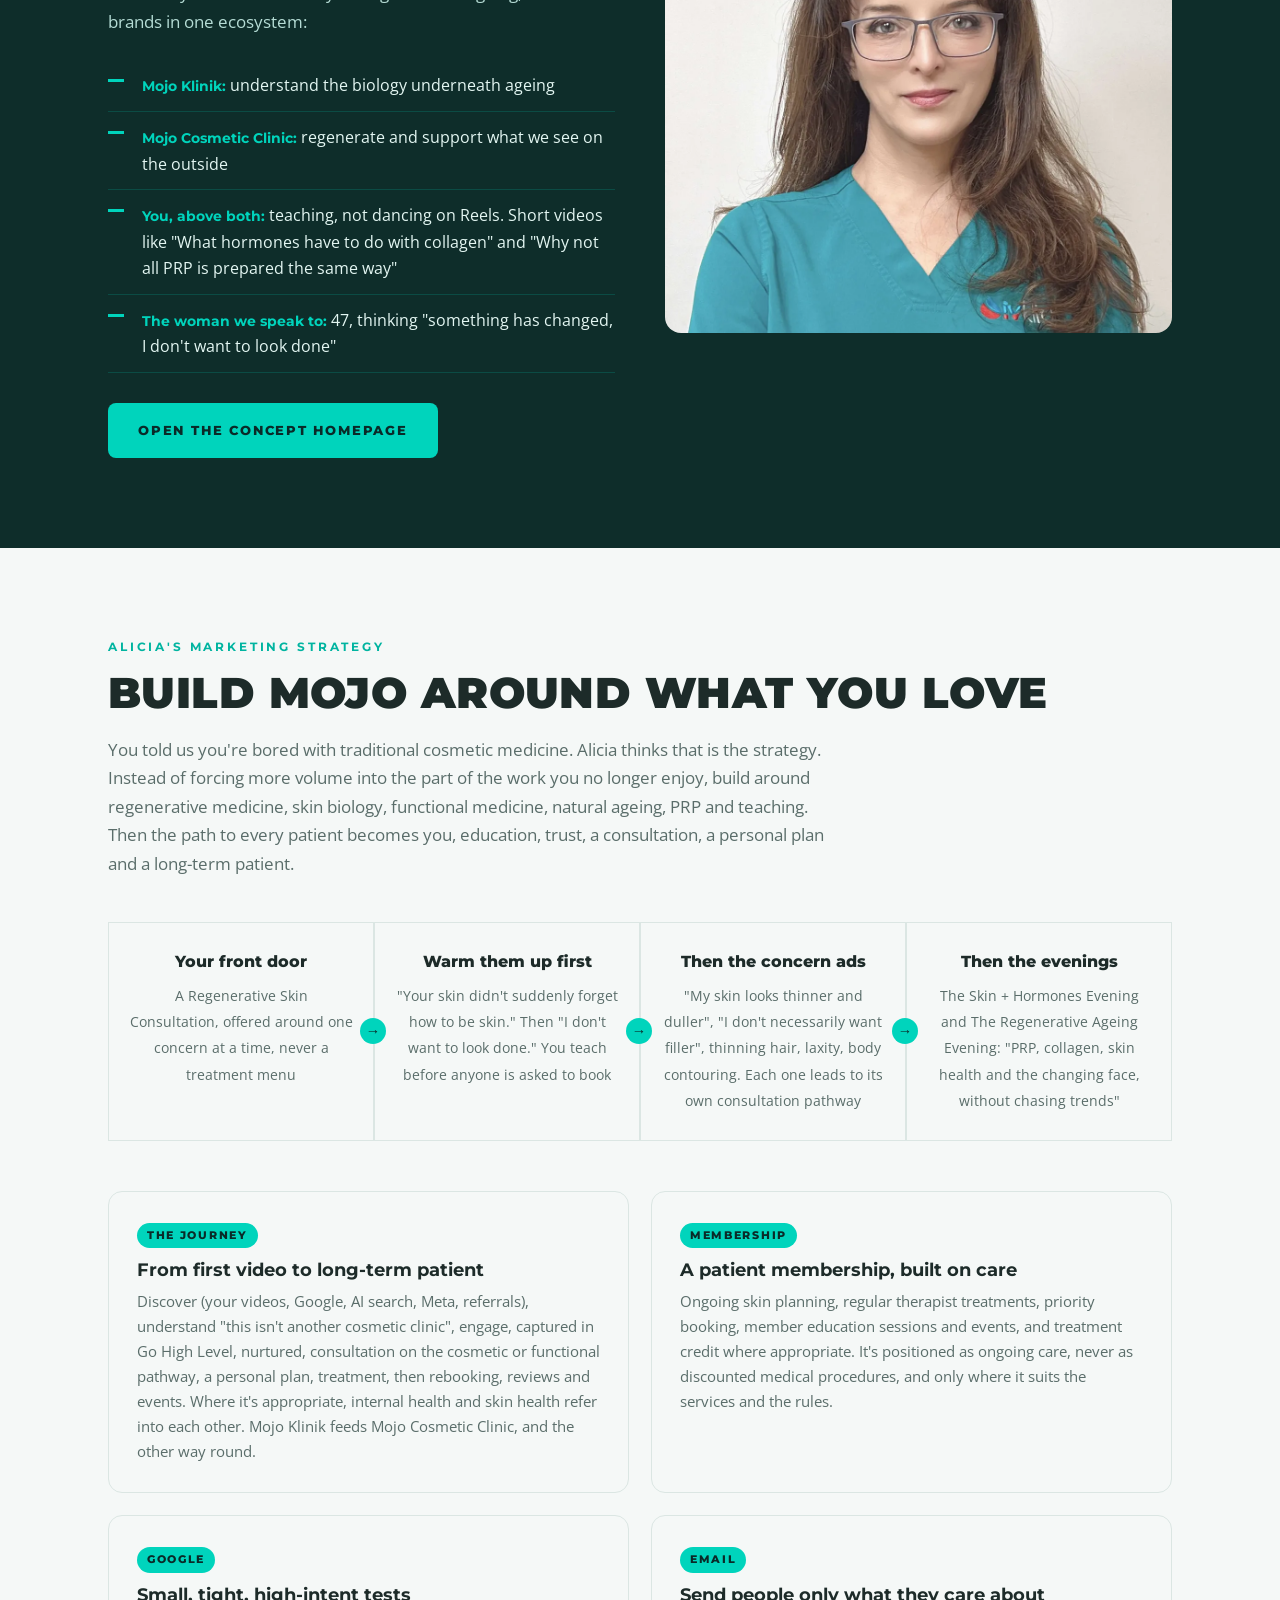
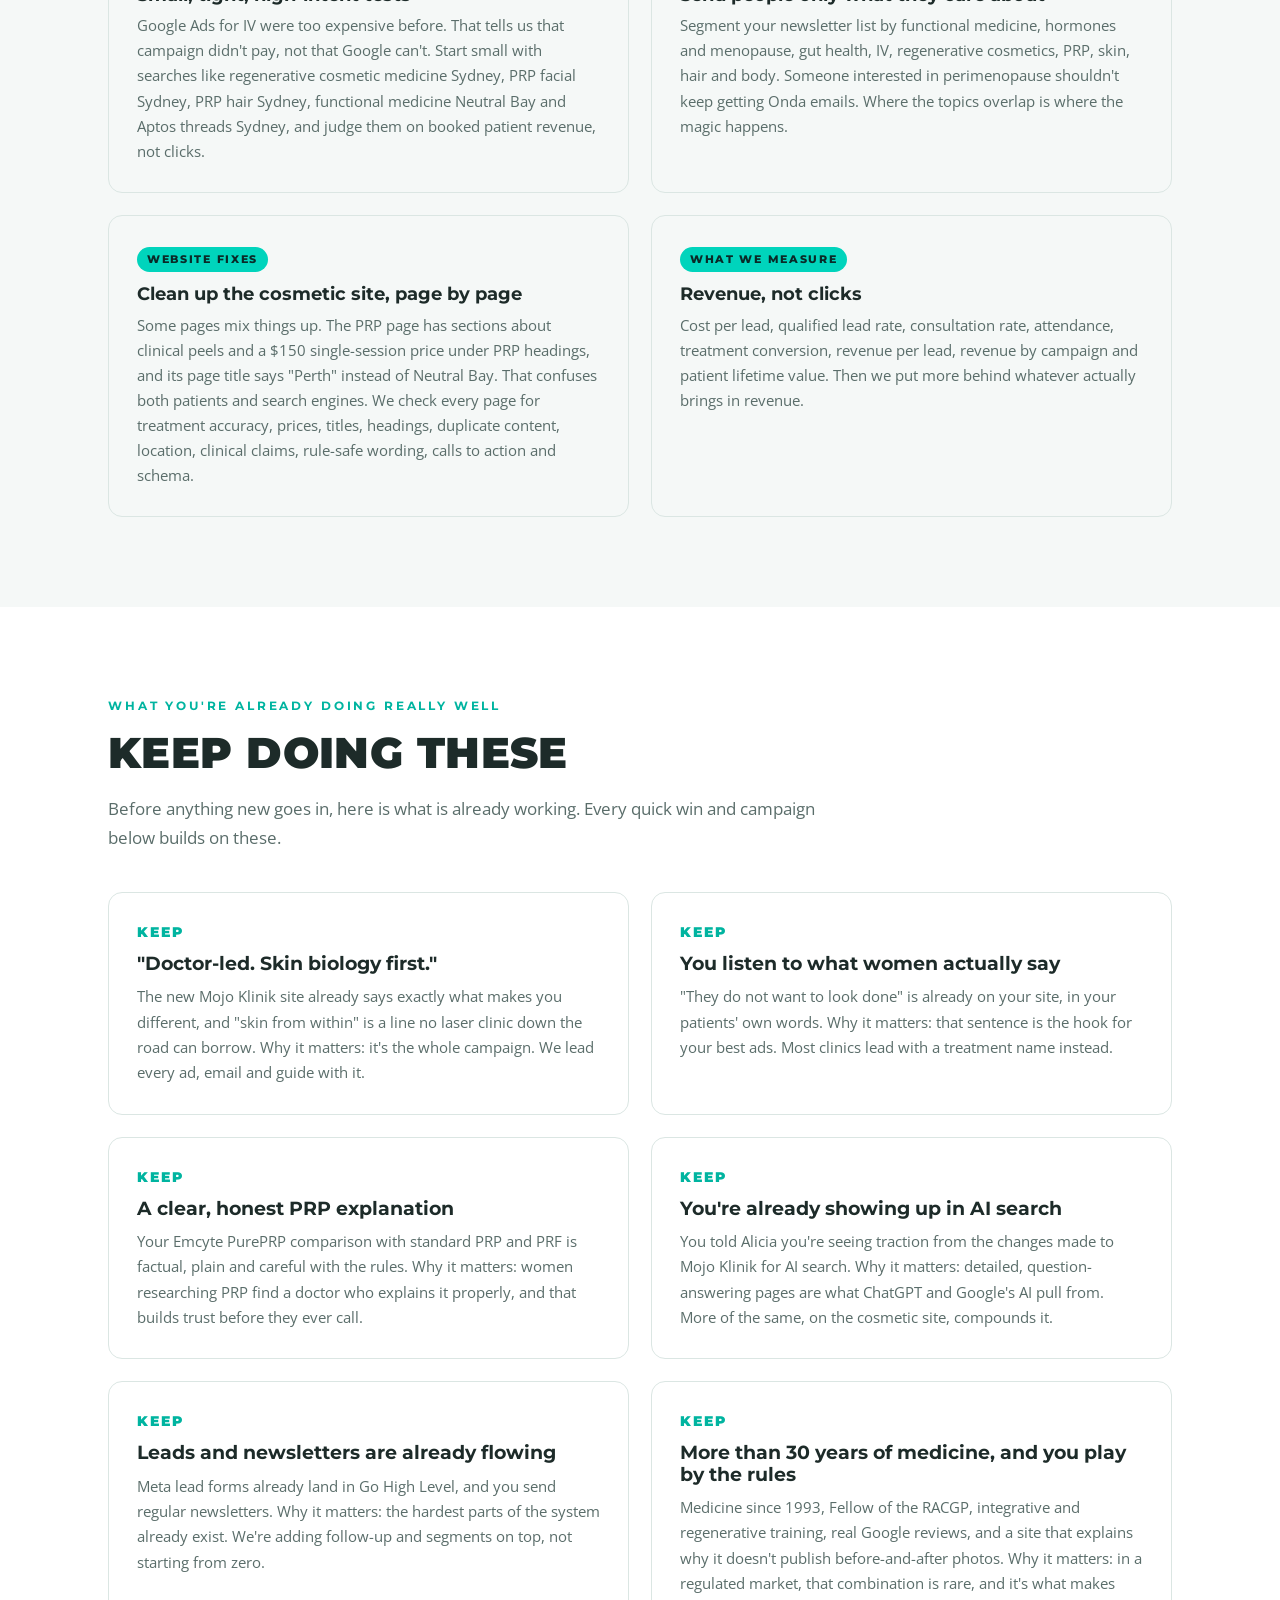
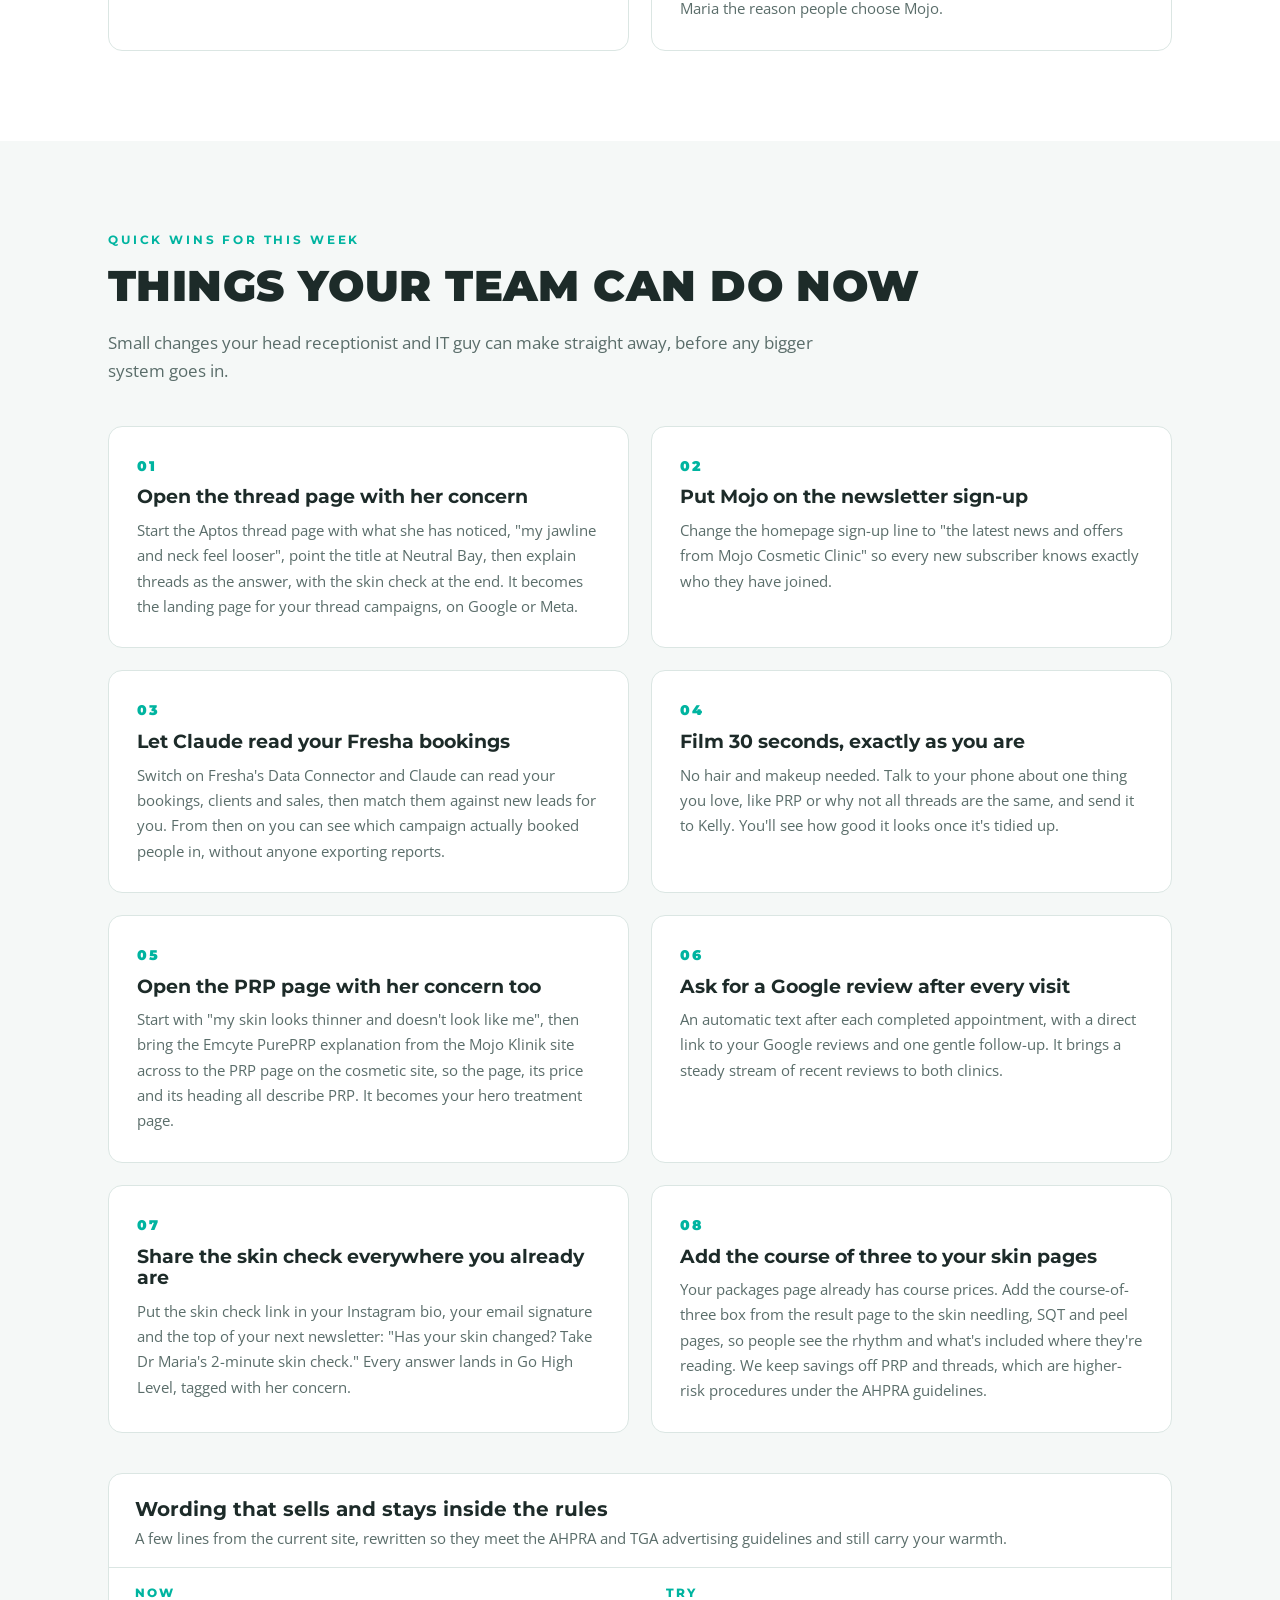
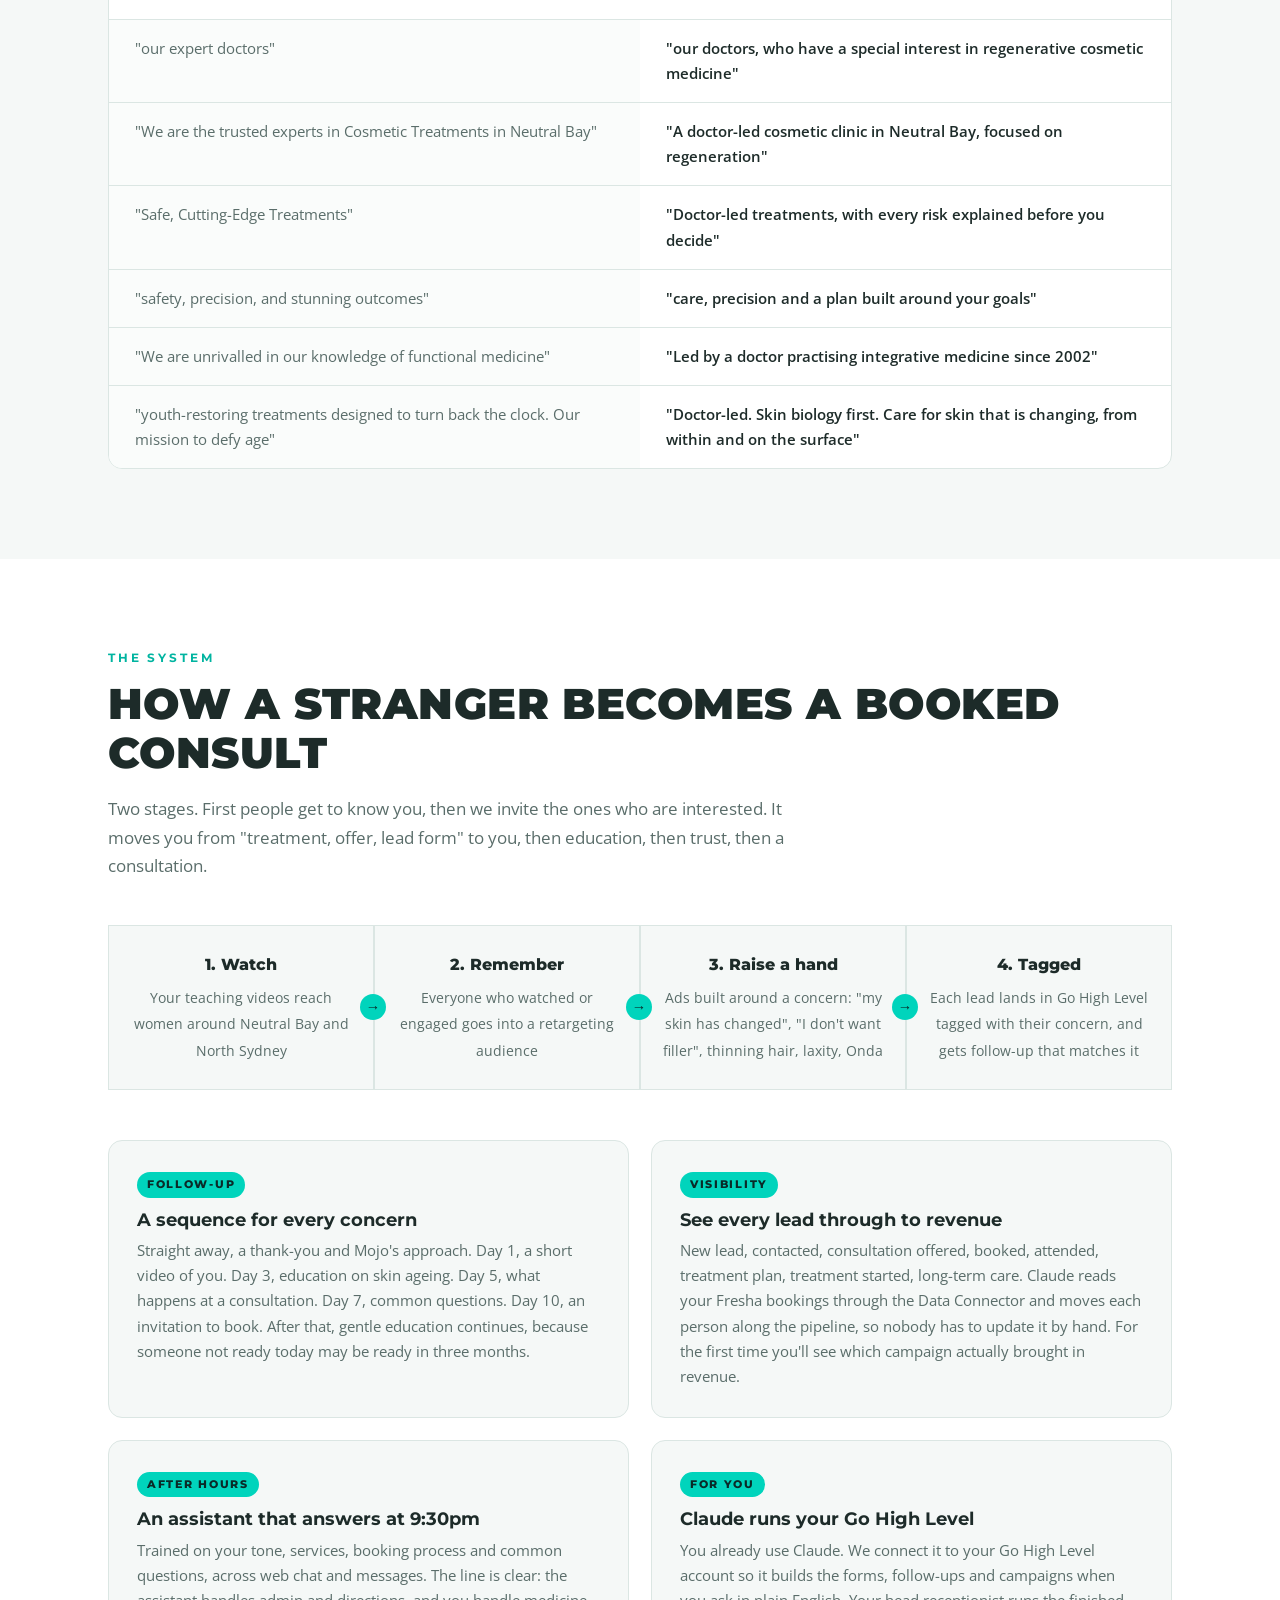
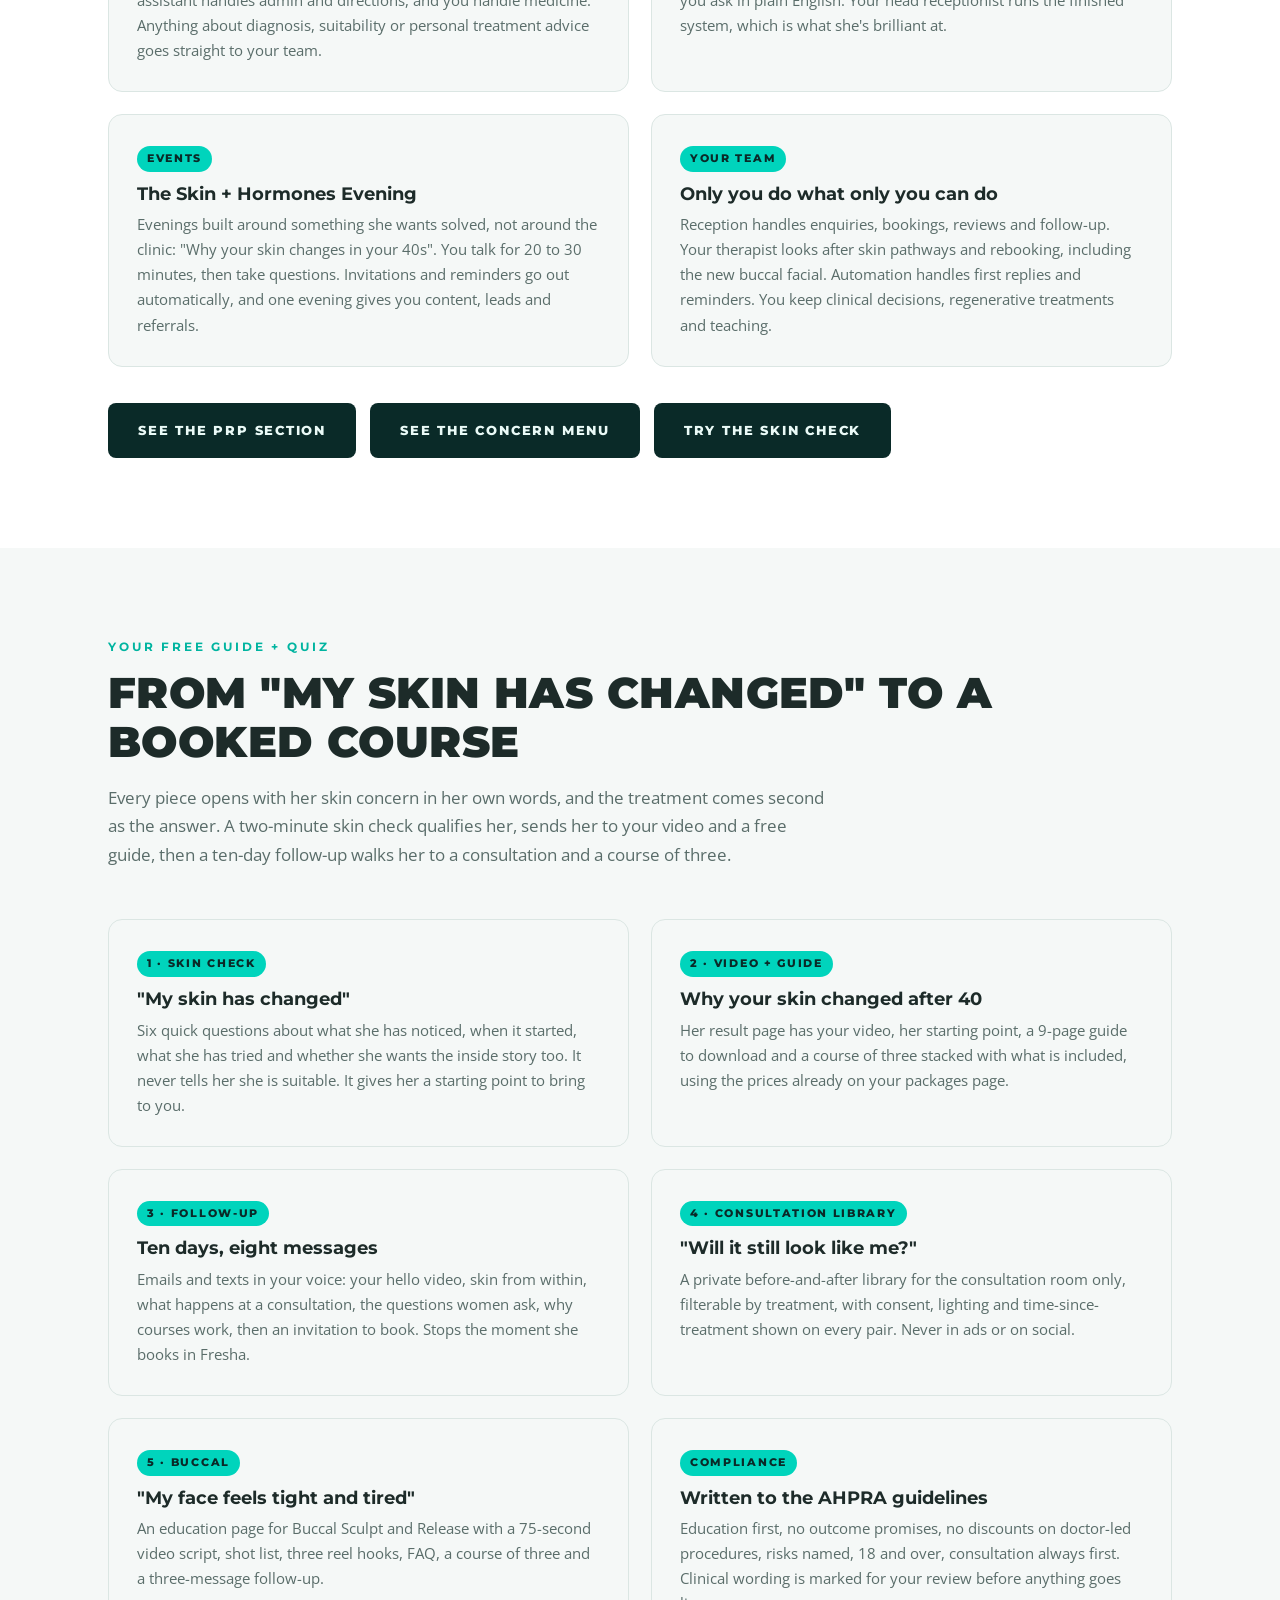
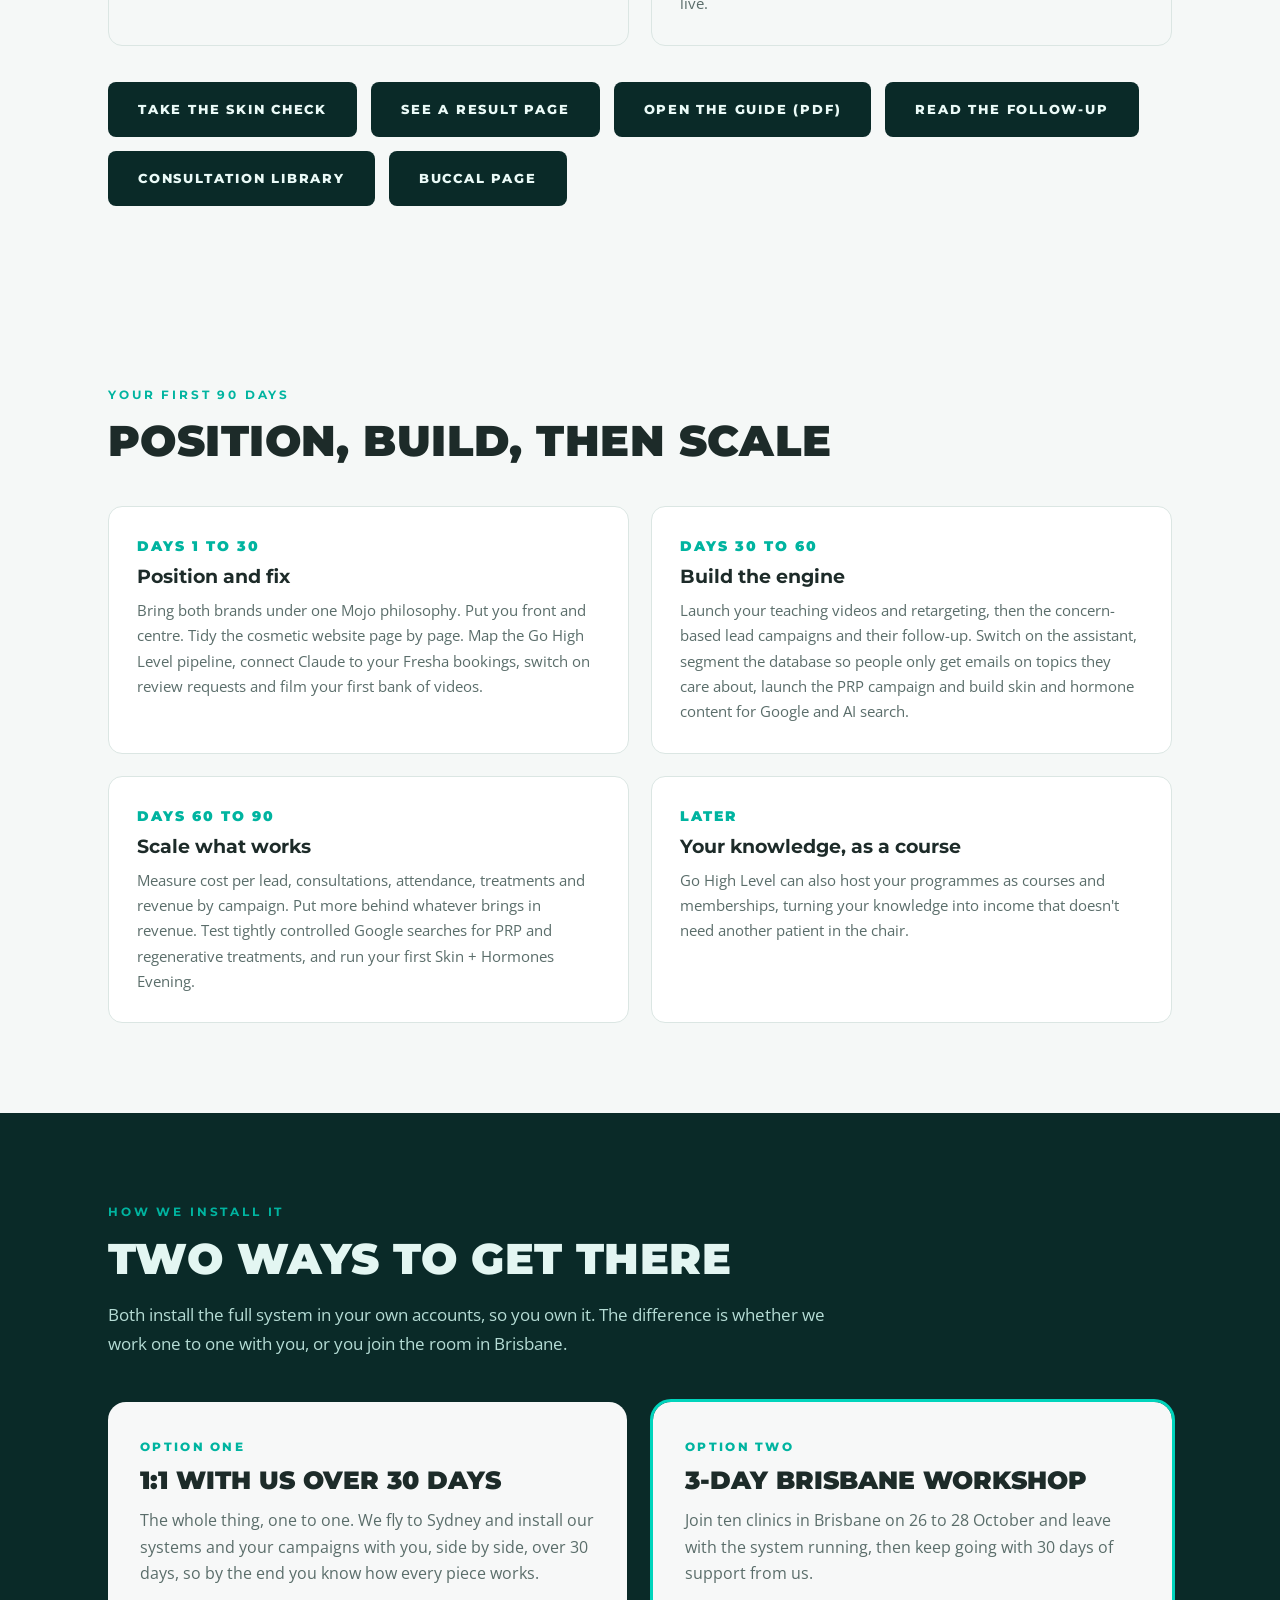
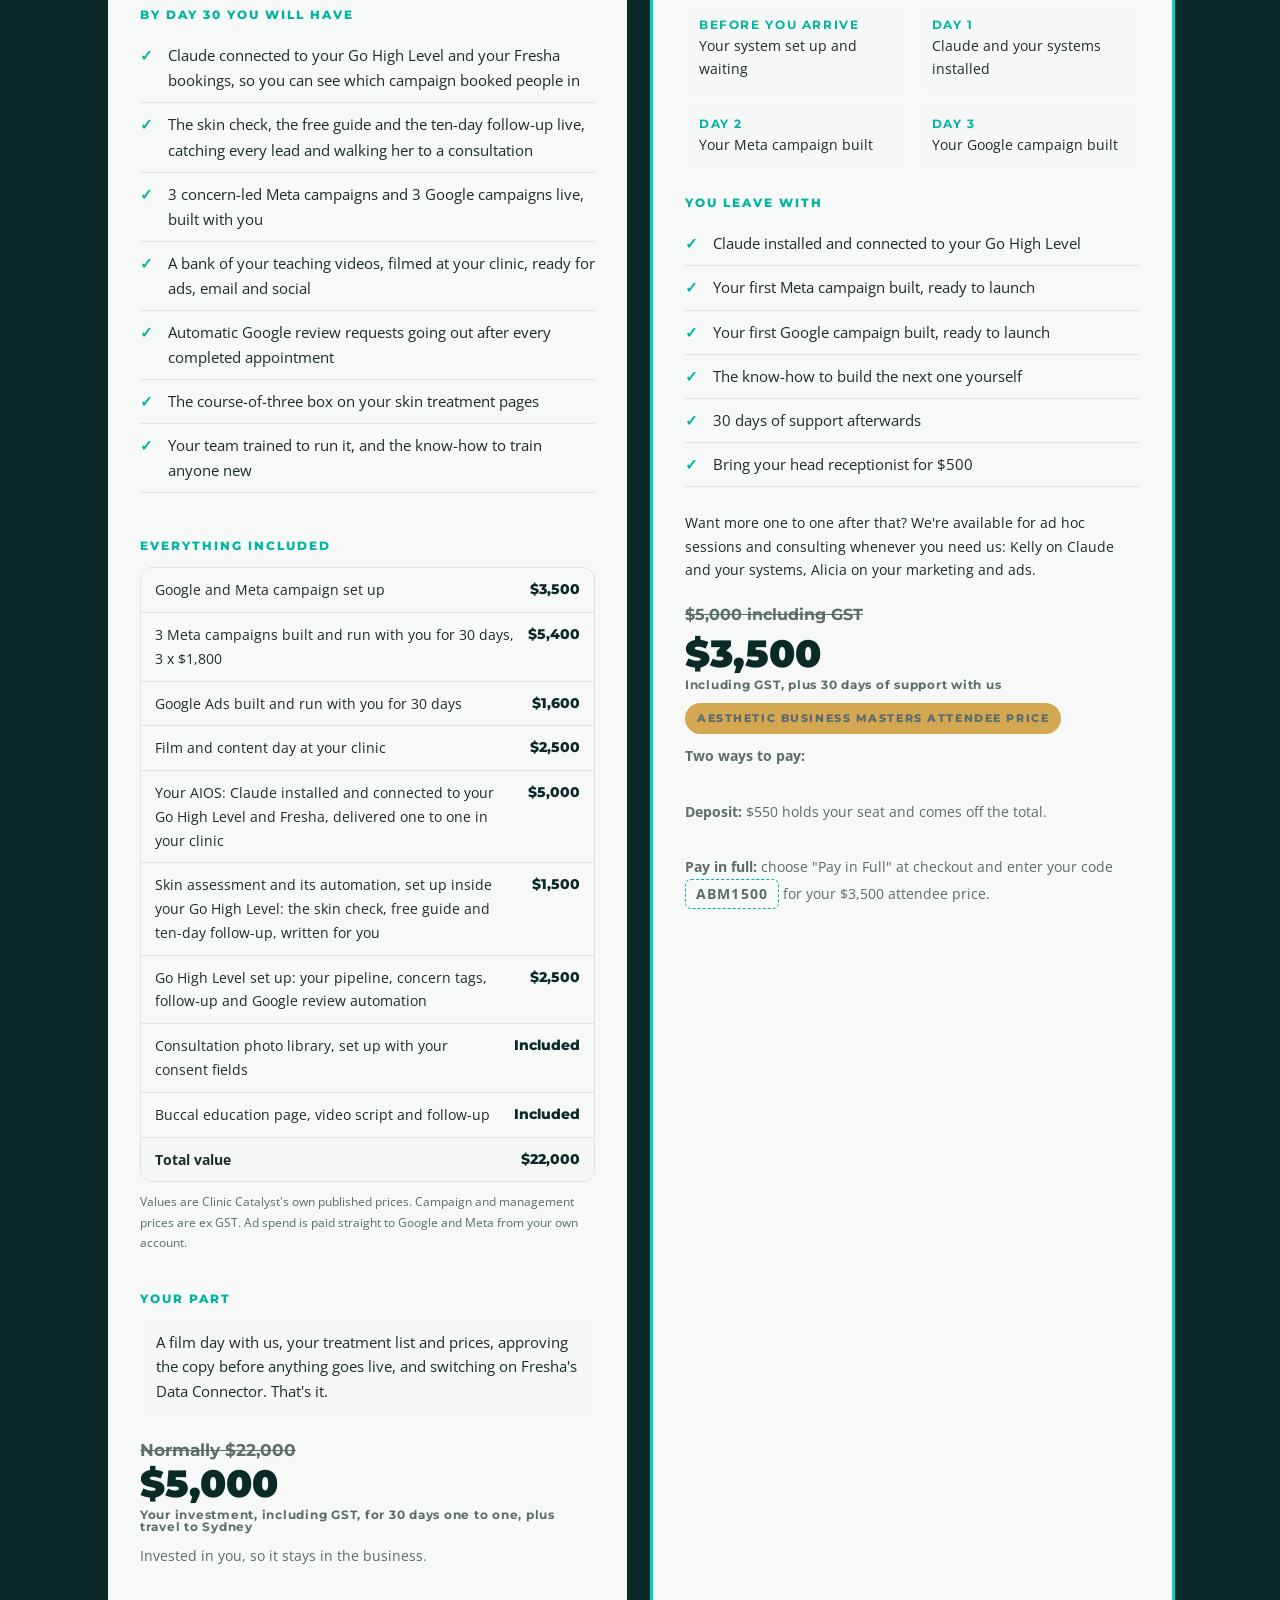
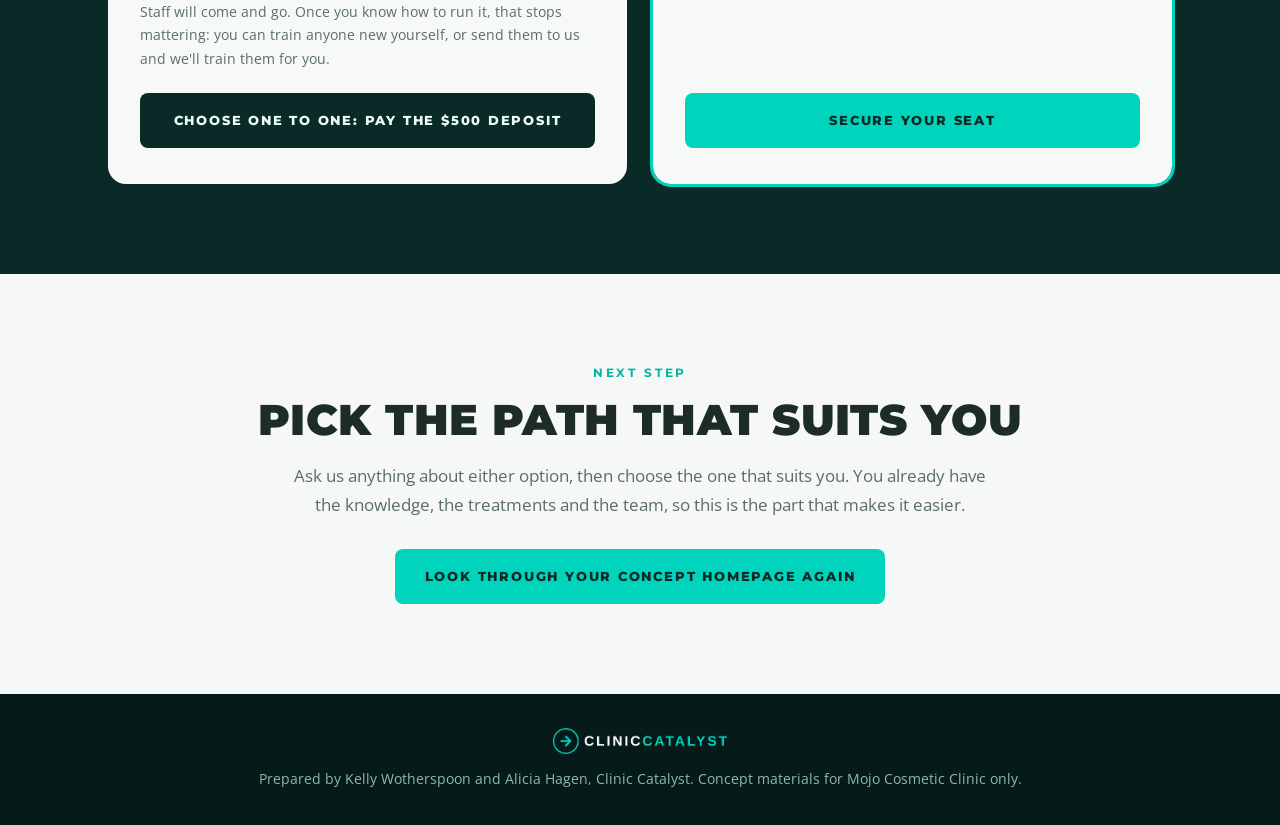
==== commit 73d504b0: "Plan: Alicia's marketing strategy section (front door consult, campaigns, evenings, journey, members" ====
--- a/index.html
+++ b/index.html
@@ -205,6 +205,30 @@
   </div>
 </section>
 
+<section class="system" id="alicia" style="background:var(--paper)">
+  <div class="wrap">
+    <div class="kicker">Alicia's marketing strategy</div>
+    <h2 class="reveal">Build Mojo around what you love</h2>
+    <p class="lead reveal">You told us you're bored with traditional cosmetic medicine. Alicia thinks that is the strategy. Instead of forcing more volume into the part of the work you no longer enjoy, build around regenerative medicine, skin biology, functional medicine, natural ageing, PRP and teaching. Then the path to every patient becomes you, education, trust, a consultation, a personal plan and a long-term patient.</p>
+
+    <div class="flow">
+      <div class="step reveal"><b>Your front door</b><span>A Regenerative Skin Consultation, offered around one concern at a time, never a treatment menu</span></div>
+      <div class="step reveal"><b>Warm them up first</b><span>"Your skin didn't suddenly forget how to be skin." Then "I don't want to look done." You teach before anyone is asked to book</span></div>
+      <div class="step reveal"><b>Then the concern ads</b><span>"My skin looks thinner and duller", "I don't necessarily want filler", thinning hair, laxity, body contouring. Each one leads to its own consultation pathway</span></div>
+      <div class="step reveal"><b>Then the evenings</b><span>The Skin + Hormones Evening and The Regenerative Ageing Evening: "PRP, collagen, skin health and the changing face, without chasing trends"</span></div>
+    </div>
+
+    <div class="pieces">
+      <div class="piece reveal"><span class="tag">The journey</span><h3>From first video to long-term patient</h3><p>Discover (your videos, Google, AI search, Meta, referrals), understand "this isn't another cosmetic clinic", engage, captured in Go High Level, nurtured, consultation on the cosmetic or functional pathway, a personal plan, treatment, then rebooking, reviews and events. Where it's appropriate, internal health and skin health refer into each other. Mojo Klinik feeds Mojo Cosmetic Clinic, and the other way round.</p></div>
+      <div class="piece reveal"><span class="tag">Membership</span><h3>A patient membership, built on care</h3><p>Ongoing skin planning, regular therapist treatments, priority booking, member education sessions and events, and treatment credit where appropriate. It's positioned as ongoing care, never as discounted medical procedures, and only where it suits the services and the rules.</p></div>
+      <div class="piece reveal"><span class="tag">Google</span><h3>Small, tight, high-intent tests</h3><p>Google Ads for IV were too expensive before. That tells us that campaign didn't pay, not that Google can't. Start small with searches like regenerative cosmetic medicine Sydney, PRP facial Sydney, PRP hair Sydney, functional medicine Neutral Bay and Aptos threads Sydney, and judge them on booked patient revenue, not clicks.</p></div>
+      <div class="piece reveal"><span class="tag">Email</span><h3>Send people only what they care about</h3><p>Segment your newsletter list by functional medicine, hormones and menopause, gut health, IV, regenerative cosmetics, PRP, skin, hair and body. Someone interested in perimenopause shouldn't keep getting Onda emails. Where the topics overlap is where the magic happens.</p></div>
+      <div class="piece reveal"><span class="tag">Website fixes</span><h3>Clean up the cosmetic site, page by page</h3><p>Some pages mix things up. The PRP page has sections about clinical peels and a $150 single-session price under PRP headings, and its page title says "Perth" instead of Neutral Bay. That confuses both patients and search engines. We check every page for treatment accuracy, prices, titles, headings, duplicate content, location, clinical claims, rule-safe wording, calls to action and schema.</p></div>
+      <div class="piece reveal"><span class="tag">What we measure</span><h3>Revenue, not clicks</h3><p>Cost per lead, qualified lead rate, consultation rate, attendance, treatment conversion, revenue per lead, revenue by campaign and patient lifetime value. Then we put more behind whatever actually brings in revenue.</p></div>
+    </div>
+  </div>
+</section>
+
 <section id="well" style="background:#fff">
   <div class="wrap">
     <div class="kicker">What you're already doing really well</div>
@@ -274,7 +298,7 @@
     <div class="see reveal">
       <a class="btn" href="website.html#prp">See the PRP section</a>
       <a class="btn" href="website.html#concerns">See the concern menu</a>
-      <a class="btn" href="website.html#guide">Try the thread guide form</a>
+      <a class="btn" href="quiz.html">Try the skin check</a>
     </div>
   </div>
 </section>
